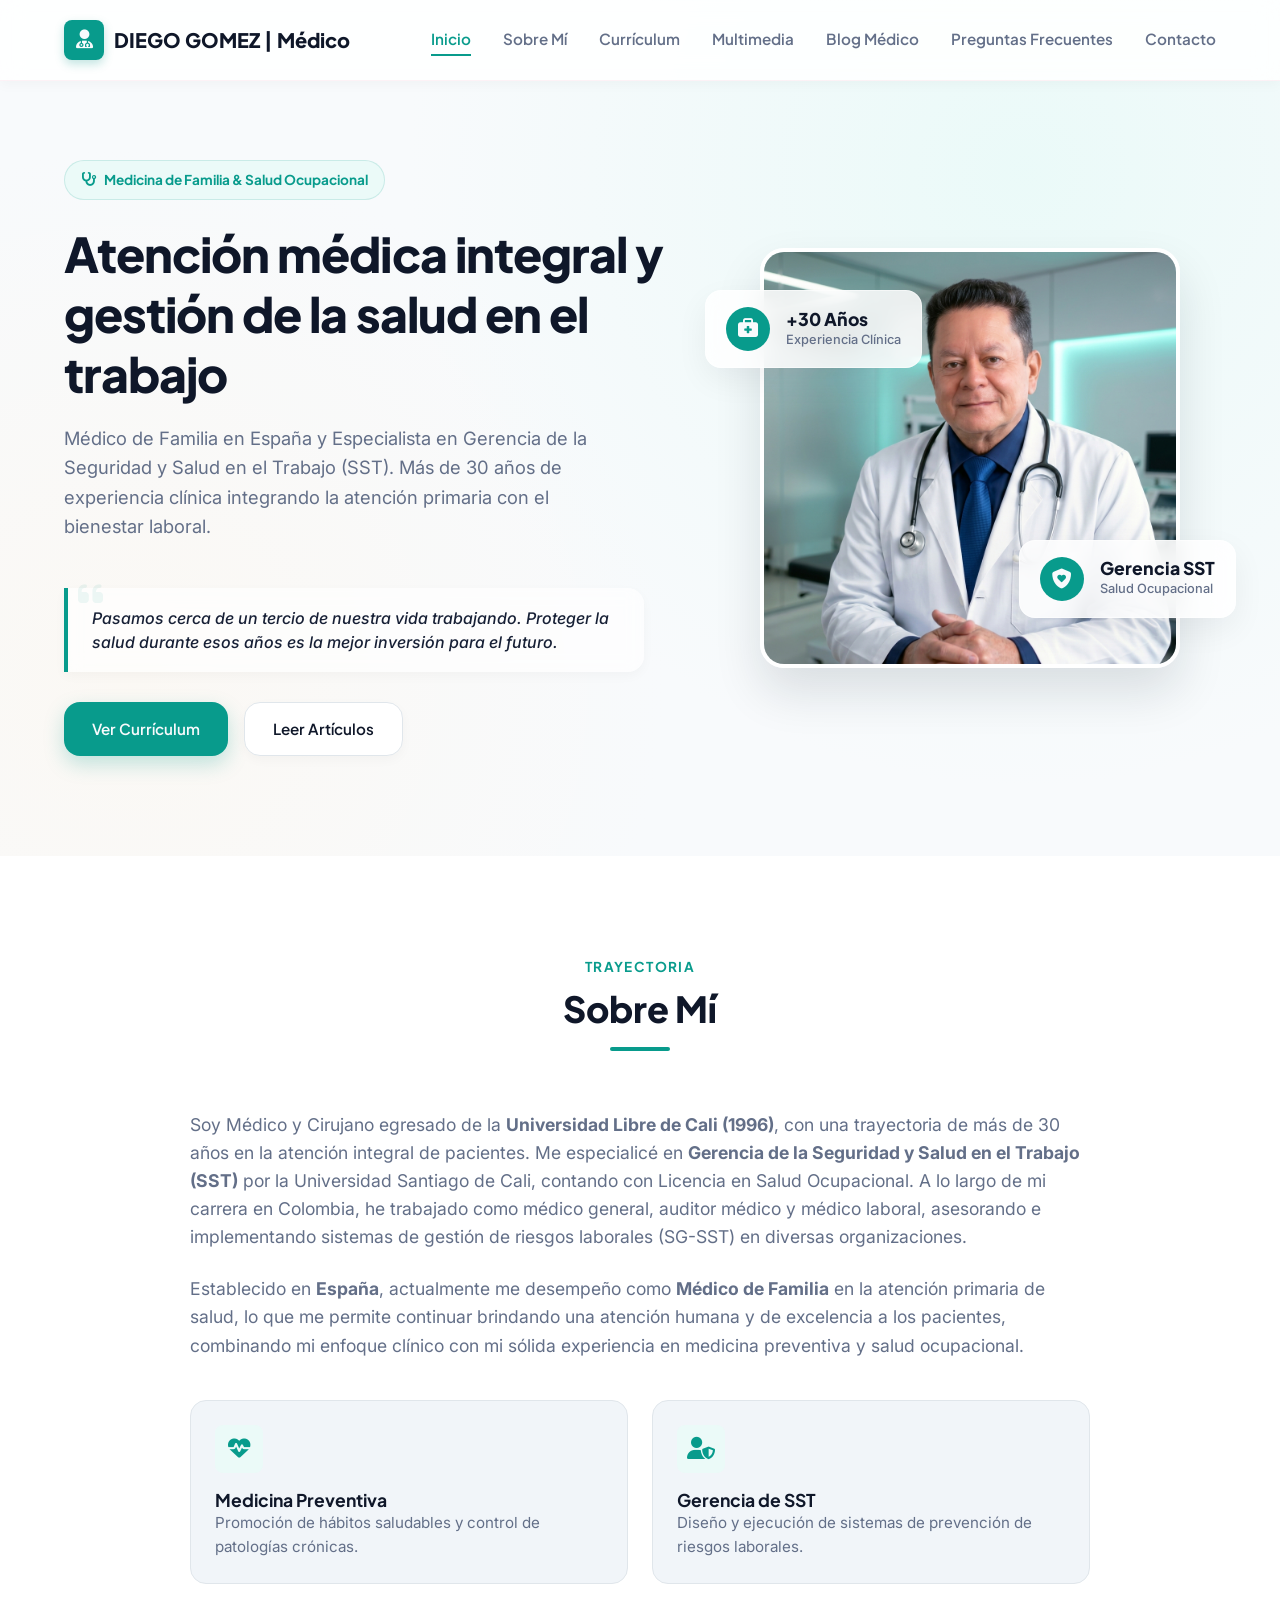
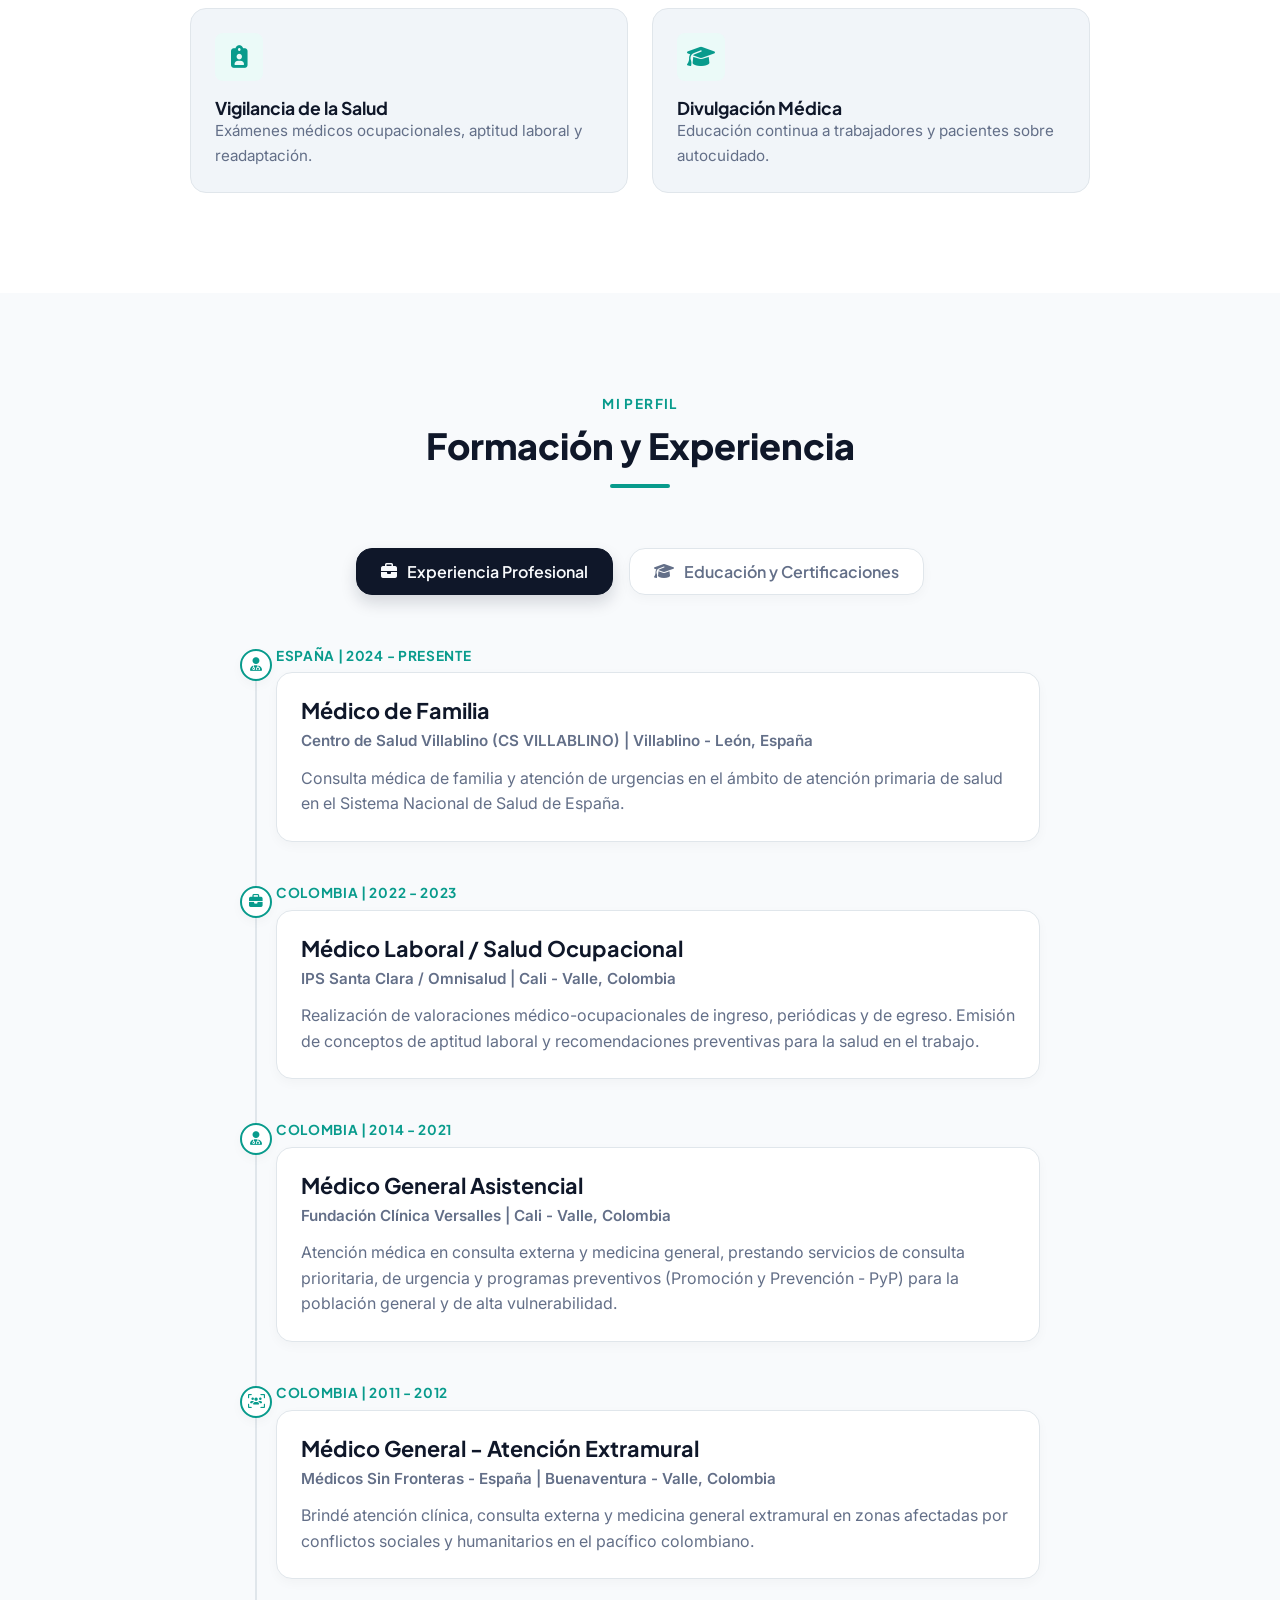
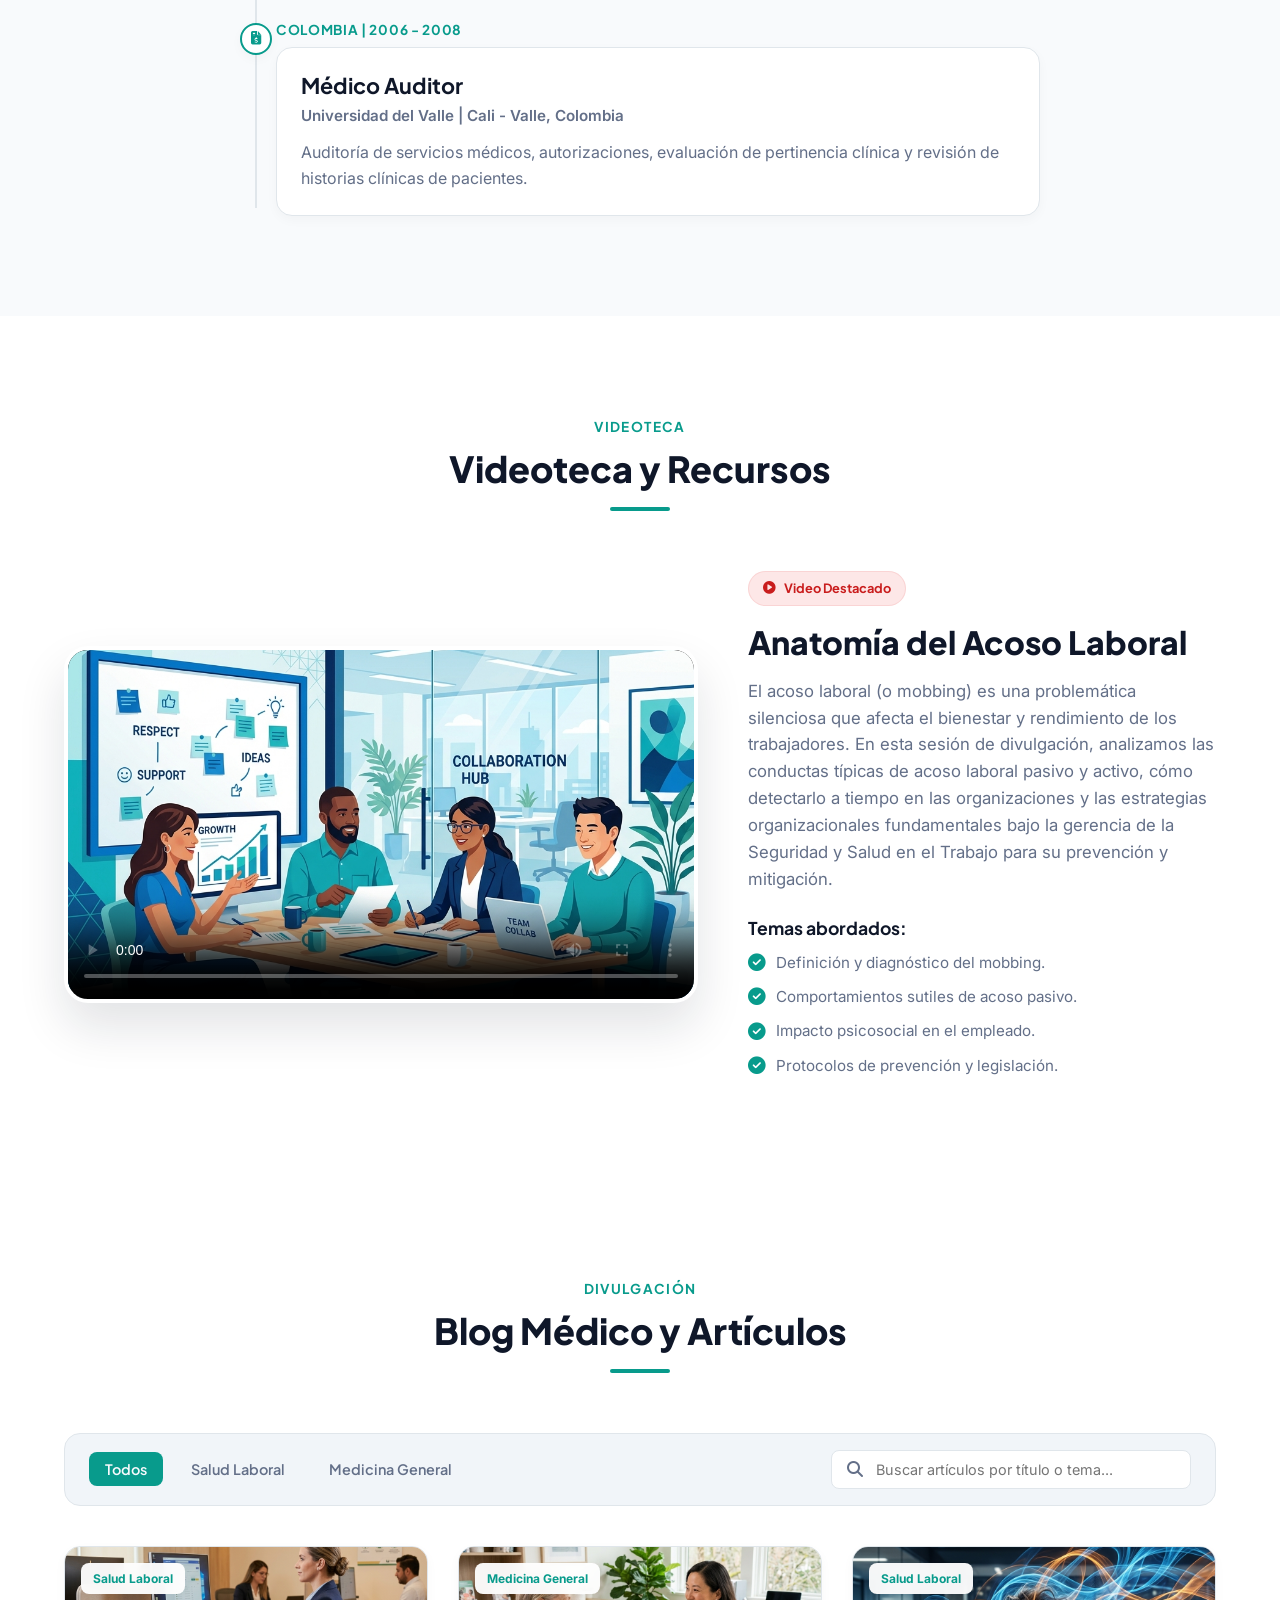
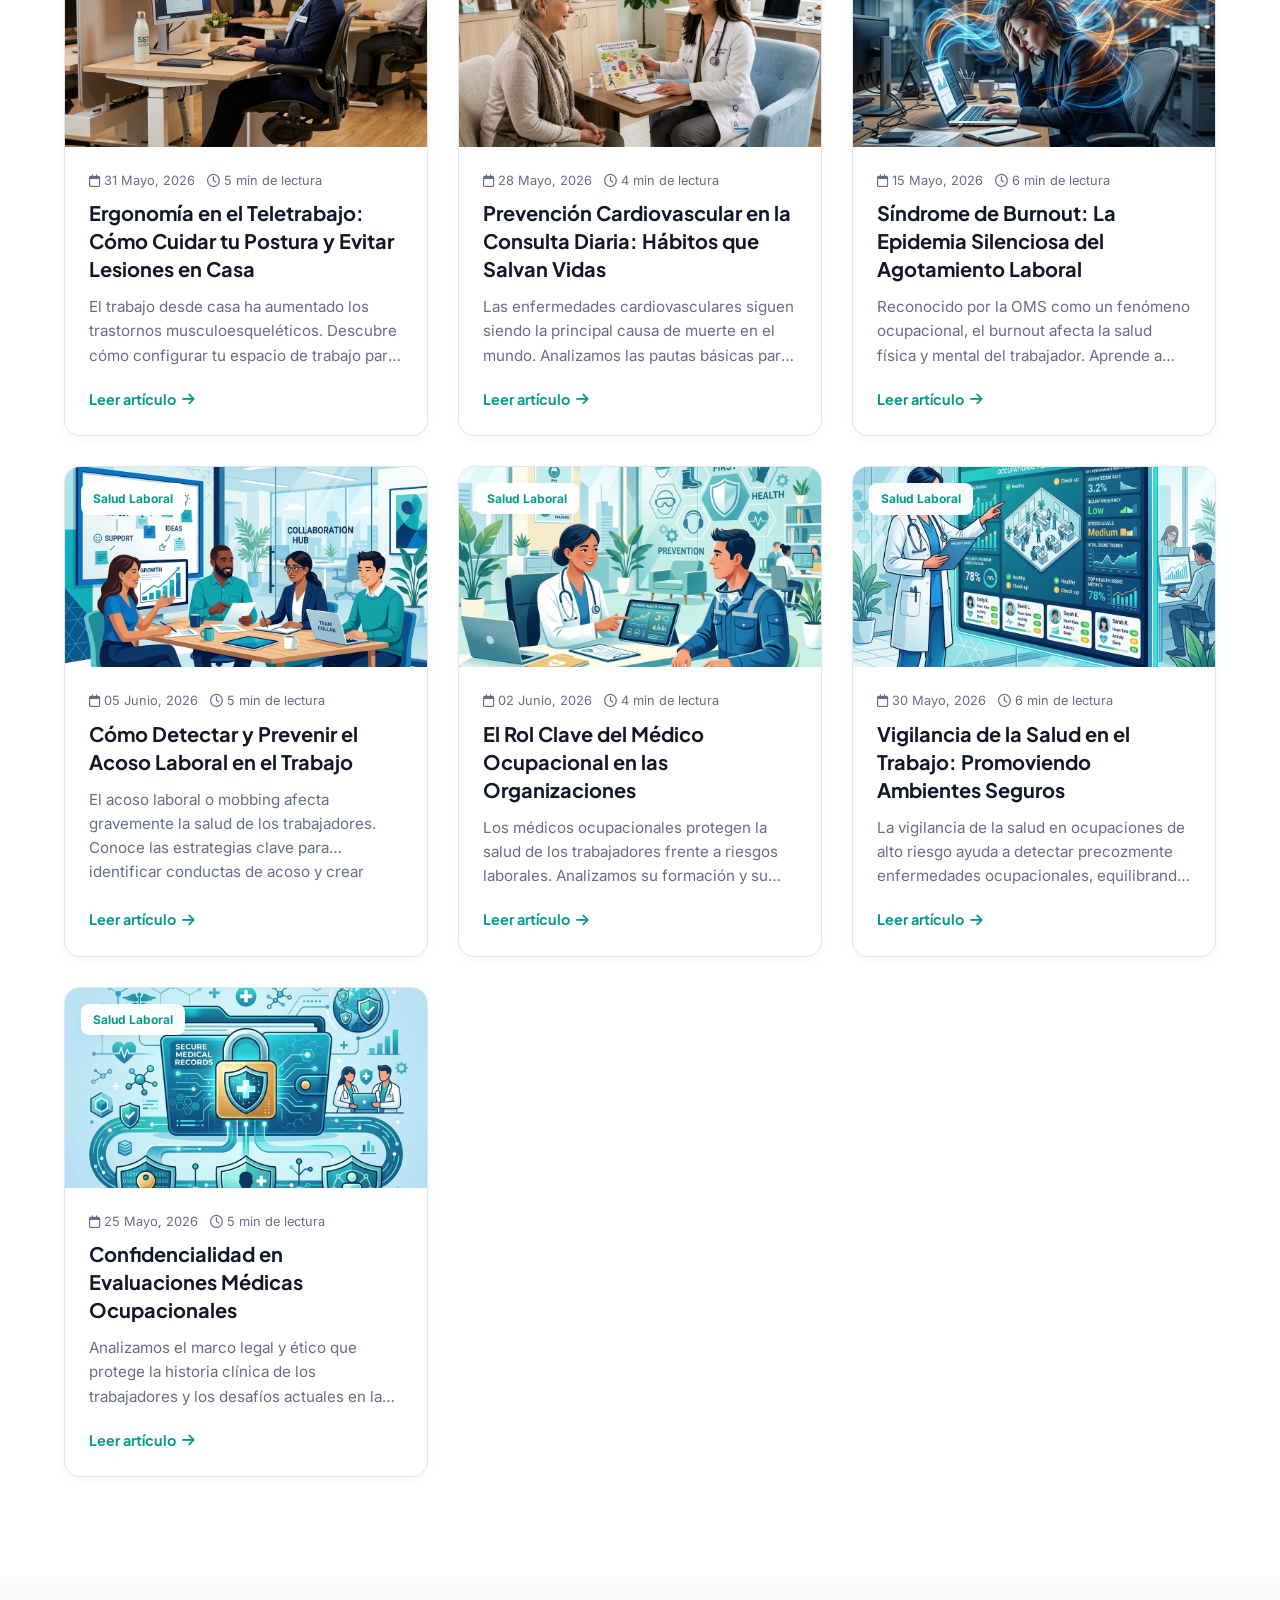
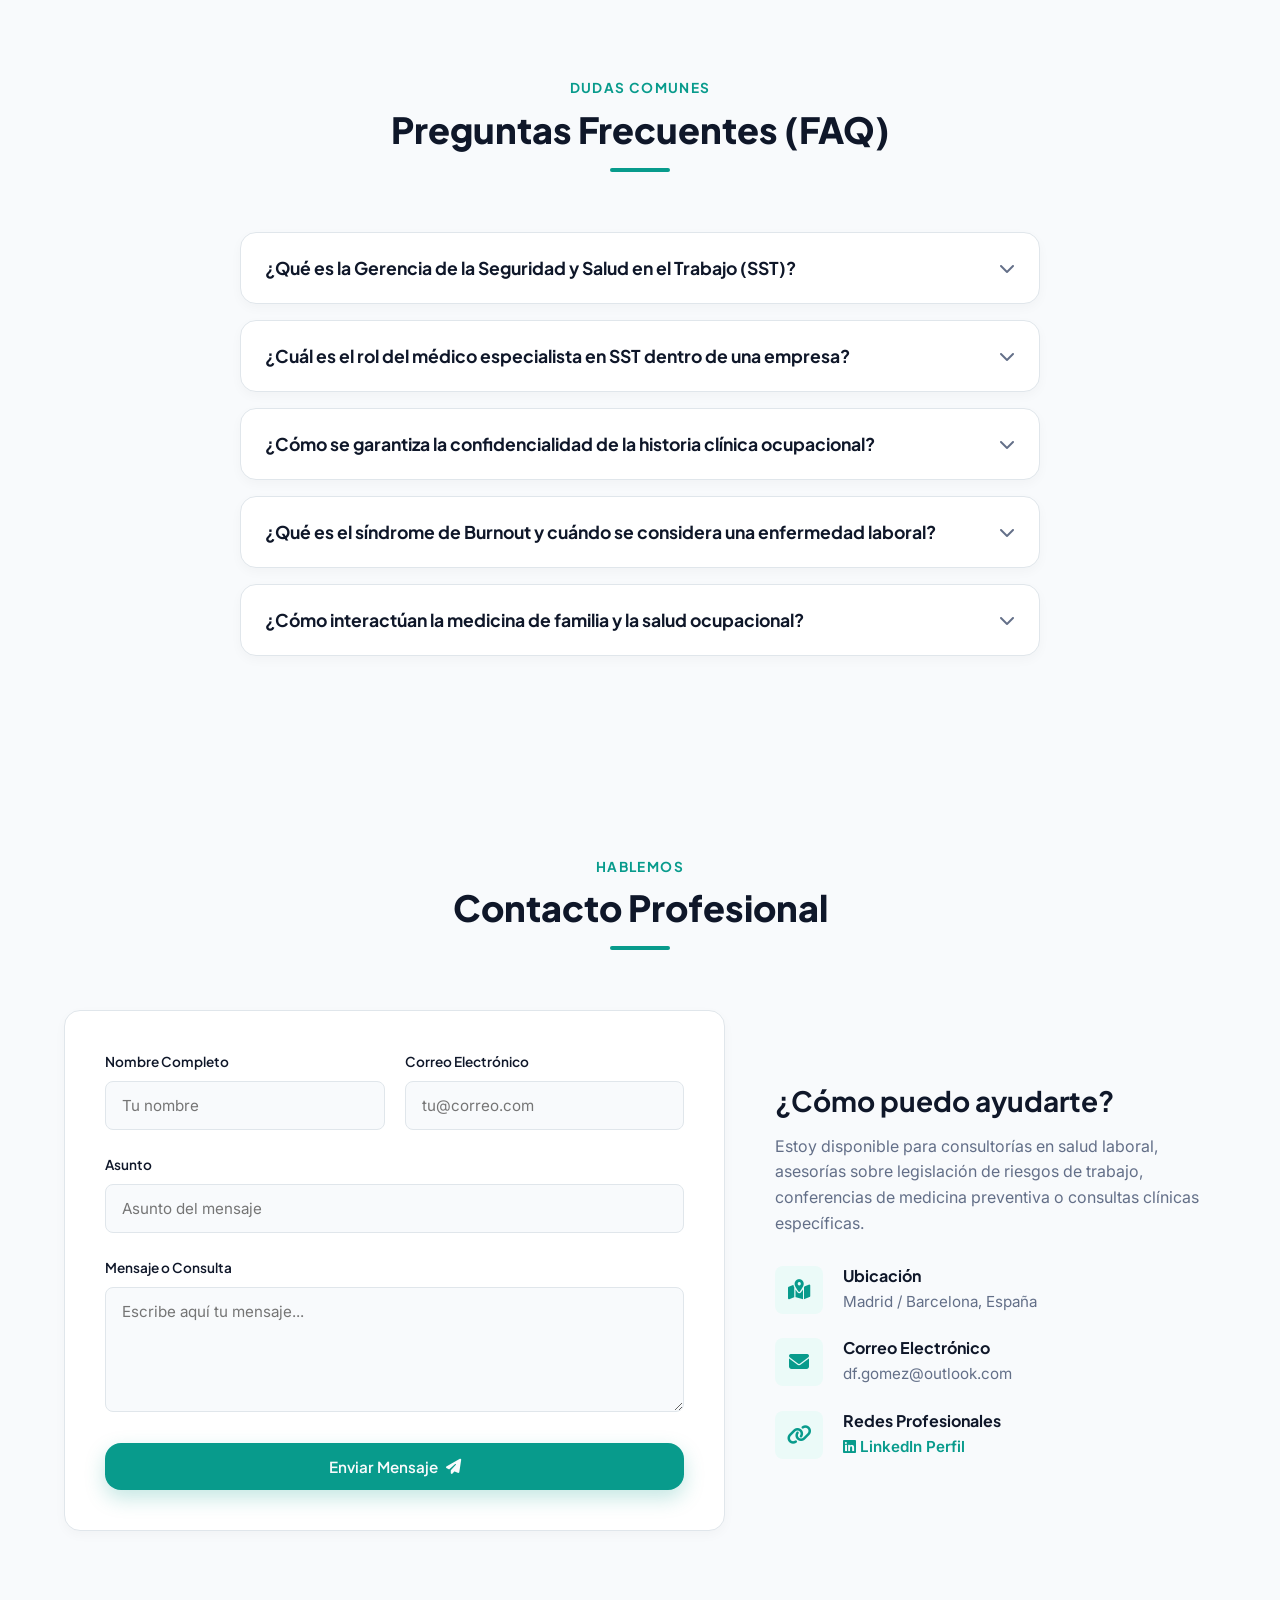
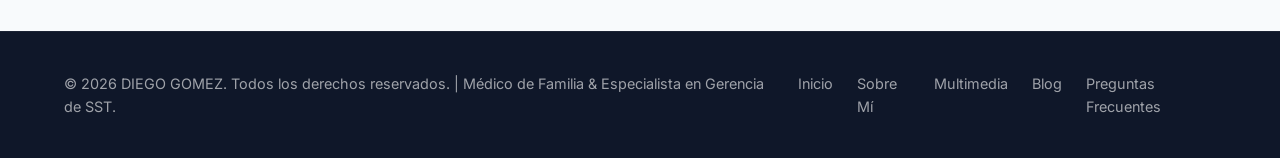
==== index.html @ 876c9048 "Add files via upload" ====
<!DOCTYPE html>
<html lang="es">
<head>
  <meta charset="UTF-8">
  <meta name="viewport" content="width=device-width, initial-scale=1.0">
  <title>DIEGO GOMEZ | Médico de Familia y Especialista en Gerencia de SST</title>
  <meta name="description" content="Portafolio profesional y blog del médico DIEGO GOMEZ. Médico de Familia en España y Especialista en Gerencia de la Seguridad y Salud en el Trabajo.">
  
  <!-- Google Fonts -->
  <link rel="preconnect" href="https://fonts.googleapis.com">
  <link rel="preconnect" href="https://fonts.gstatic.com" crossorigin>
  <link href="https://fonts.googleapis.com/css2?family=Inter:wght@300;400;500;600;700&family=Plus+Jakarta+Sans:wght@400;500;600;700;800&display=swap" rel="stylesheet">
  
  <!-- FontAwesome Icons -->
  <link rel="stylesheet" href="https://cdnjs.cloudflare.com/ajax/libs/font-awesome/6.4.0/css/all.min.css">
  
  <!-- Custom CSS -->
  <link rel="stylesheet" href="style.css">

  <!-- Netlify Identity Widget -->
  <script src="https://identity.netlify.com/v1/netlify-identity-widget.js"></script>
</head>
<body>

  <!-- Header & Navigation -->
  <header class="main-header">
    <div class="container nav-container">
      <a href="#" class="logo">
        <span class="logo-icon"><i class="fa-solid fa-user-md"></i></span>
        <span class="logo-text">DIEGO GOMEZ | Médico</span>
      </a>
      
      <nav class="nav-menu" id="navMenu">
        <ul>
          <li><a href="#inicio" class="nav-link active">Inicio</a></li>
          <li><a href="#sobre-mi" class="nav-link">Sobre Mí</a></li>
          <li><a href="#curriculum" class="nav-link">Currículum</a></li>
          <li><a href="#multimedia" class="nav-link">Multimedia</a></li>
          <li><a href="#blog" class="nav-link">Blog Médico</a></li>
          <li><a href="#faq" class="nav-link">Preguntas Frecuentes</a></li>
          <li><a href="#contacto" class="nav-link">Contacto</a></li>
        </ul>
      </nav>
      
      <button class="mobile-toggle" aria-label="Abrir menú" id="mobileToggle">
        <i class="fa-solid fa-bars"></i>
      </button>
    </div>
  </header>

  <!-- Hero Section -->
  <section id="inicio" class="hero-section">
    <div class="container hero-container">
      <div class="hero-content">
        <span class="hero-badge"><i class="fa-solid fa-stethoscope"></i> Medicina de Familia & Salud Ocupacional</span>
        <h1>Atención médica integral y gestión de la salud en el trabajo</h1>
        <p class="hero-lead">Médico de Familia en España y Especialista en Gerencia de la Seguridad y Salud en el Trabajo (SST). Más de 30 años de experiencia clínica integrando la atención primaria con el bienestar laboral.</p>
        <div class="hero-quote">
          <i class="fa-solid fa-quote-left quote-icon"></i>
          <p>Pasamos cerca de un tercio de nuestra vida trabajando. Proteger la salud durante esos años es la mejor inversión para el futuro.</p>
        </div>
        <div class="hero-actions">
          <a href="#curriculum" class="btn btn-primary">Ver Currículum</a>
          <a href="#blog" class="btn btn-secondary">Leer Artículos</a>
        </div>
      </div>
      
      <div class="hero-image-wrapper">
        <div class="hero-image-glow"></div>
        <img src="images/profile.png" alt="DIEGO GOMEZ, médico" class="hero-image">
        <div class="hero-floating-card top-card">
          <span class="floating-icon"><i class="fa-solid fa-briefcase-medical"></i></span>
          <div>
            <h4>+30 Años</h4>
            <p>Experiencia Clínica</p>
          </div>
        </div>
        <div class="hero-floating-card bottom-card">
          <span class="floating-icon"><i class="fa-solid fa-shield-heart"></i></span>
          <div>
            <h4>Gerencia SST</h4>
            <p>Salud Ocupacional</p>
          </div>
        </div>
      </div>
    </div>
  </section>

  <!-- Sobre Mí Section -->
  <section id="sobre-mi" class="about-section">
    <div class="container">
      <div class="section-header">
        <span class="section-subtitle">Trayectoria</span>
        <h2>Sobre Mí</h2>
        <div class="section-bar"></div>
      </div>
      
      <div class="about-grid">
        <div class="about-text">
          <p>Soy Médico y Cirujano egresado de la <strong>Universidad Libre de Cali (1996)</strong>, con una trayectoria de más de 30 años en la atención integral de pacientes. Me especialicé en <strong>Gerencia de la Seguridad y Salud en el Trabajo (SST)</strong> por la Universidad Santiago de Cali, contando con Licencia en Salud Ocupacional. A lo largo de mi carrera en Colombia, he trabajado como médico general, auditor médico y médico laboral, asesorando e implementando sistemas de gestión de riesgos laborales (SG-SST) en diversas organizaciones.</p>
          
          <p>Establecido en <strong>España</strong>, actualmente me desempeño como <strong>Médico de Familia</strong> en la atención primaria de salud, lo que me permite continuar brindando una atención humana y de excelencia a los pacientes, combinando mi enfoque clínico con mi sólida experiencia en medicina preventiva y salud ocupacional.</p>
          
          <div class="competencies-grid">
            <div class="competency-card">
              <span class="comp-icon"><i class="fa-solid fa-heart-pulse"></i></span>
              <h4>Medicina Preventiva</h4>
              <p>Promoción de hábitos saludables y control de patologías crónicas.</p>
            </div>
            <div class="competency-card">
              <span class="comp-icon"><i class="fa-solid fa-user-shield"></i></span>
              <h4>Gerencia de SST</h4>
              <p>Diseño y ejecución de sistemas de prevención de riesgos laborales.</p>
            </div>
            <div class="competency-card">
              <span class="comp-icon"><i class="fa-solid fa-clipboard-user"></i></span>
              <h4>Vigilancia de la Salud</h4>
              <p>Exámenes médicos ocupacionales, aptitud laboral y readaptación.</p>
            </div>
            <div class="competency-card">
              <span class="comp-icon"><i class="fa-solid fa-graduation-cap"></i></span>
              <h4>Divulgación Médica</h4>
              <p>Educación continua a trabajadores y pacientes sobre autocuidado.</p>
            </div>
          </div>
        </div>
      </div>
    </div>
  </section>

  <!-- Currículum Section -->
  <section id="curriculum" class="cv-section">
    <div class="container">
      <div class="section-header">
        <span class="section-subtitle">Mi Perfil</span>
        <h2>Formación y Experiencia</h2>
        <div class="section-bar"></div>
      </div>

      <div class="cv-toggle-container">
        <button class="cv-toggle-btn active" data-tab="experiencia">
          <i class="fa-solid fa-briefcase"></i> Experiencia Profesional
        </button>
        <button class="cv-toggle-btn" data-tab="educacion">
          <i class="fa-solid fa-graduation-cap"></i> Educación y Certificaciones
        </button>
      </div>

      <!-- Timeline Experiencia -->
      <div class="cv-tab-content active" id="tab-experiencia">
        <div class="timeline">
          
          <div class="timeline-item">
            <div class="timeline-dot"><i class="fa-solid fa-user-doctor"></i></div>
            <div class="timeline-date">España | 2024 - Presente</div>
            <div class="timeline-body">
              <h3>Médico de Familia</h3>
              <span class="timeline-company">Centro de Salud Villablino (CS VILLABLINO) | Villablino - León, España</span>
              <p>Consulta médica de familia y atención de urgencias en el ámbito de atención primaria de salud en el Sistema Nacional de Salud de España.</p>
            </div>
          </div>

          <div class="timeline-item">
            <div class="timeline-dot"><i class="fa-solid fa-briefcase"></i></div>
            <div class="timeline-date">Colombia | 2022 - 2023</div>
            <div class="timeline-body">
              <h3>Médico Laboral / Salud Ocupacional</h3>
              <span class="timeline-company">IPS Santa Clara / Omnisalud | Cali - Valle, Colombia</span>
              <p>Realización de valoraciones médico-ocupacionales de ingreso, periódicas y de egreso. Emisión de conceptos de aptitud laboral y recomendaciones preventivas para la salud en el trabajo.</p>
            </div>
          </div>

          <div class="timeline-item">
            <div class="timeline-dot"><i class="fa-solid fa-user-doctor"></i></div>
            <div class="timeline-date">Colombia | 2014 - 2021</div>
            <div class="timeline-body">
              <h3>Médico General Asistencial</h3>
              <span class="timeline-company">Fundación Clínica Versalles | Cali - Valle, Colombia</span>
              <p>Atención médica en consulta externa y medicina general, prestando servicios de consulta prioritaria, de urgencia y programas preventivos (Promoción y Prevención - PyP) para la población general y de alta vulnerabilidad.</p>
            </div>
          </div>

          <div class="timeline-item">
            <div class="timeline-dot"><i class="fa-solid fa-users-viewfinder"></i></div>
            <div class="timeline-date">Colombia | 2011 - 2012</div>
            <div class="timeline-body">
              <h3>Médico General - Atención Extramural</h3>
              <span class="timeline-company">Médicos Sin Fronteras - España | Buenaventura - Valle, Colombia</span>
              <p>Brindé atención clínica, consulta externa y medicina general extramural en zonas afectadas por conflictos sociales y humanitarios en el pacífico colombiano.</p>
            </div>
          </div>

          <div class="timeline-item">
            <div class="timeline-dot"><i class="fa-solid fa-file-invoice-dollar"></i></div>
            <div class="timeline-date">Colombia | 2006 - 2008</div>
            <div class="timeline-body">
              <h3>Médico Auditor</h3>
              <span class="timeline-company">Universidad del Valle | Cali - Valle, Colombia</span>
              <p>Auditoría de servicios médicos, autorizaciones, evaluación de pertinencia clínica y revisión de historias clínicas de pacientes.</p>
            </div>
          </div>

        </div>
      </div>

      <!-- Timeline Educación -->
      <div class="cv-tab-content" id="tab-educacion">
        <div class="timeline">
          
          <div class="timeline-item">
            <div class="timeline-dot"><i class="fa-solid fa-graduation-cap"></i></div>
            <div class="timeline-date">Colombia | 2021</div>
            <div class="timeline-body">
              <h3>Especialización en Gerencia de la Seguridad y Salud en el Trabajo</h3>
              <span class="timeline-company">Universidad Santiago de Cali | Cali, Colombia</span>
              <p>Posgrado enfocado en el diseño e implementación de sistemas de gestión de riesgos ocupacionales (SG-SST), higiene industrial, epidemiología laboral y legislación en salud y seguridad ocupacional.</p>
            </div>
          </div>

          <div class="timeline-item">
            <div class="timeline-dot"><i class="fa-solid fa-graduation-cap"></i></div>
            <div class="timeline-date">Colombia | 1996</div>
            <div class="timeline-body">
              <h3>Título de Médico y Cirujano</h3>
              <span class="timeline-company">Universidad Libre | Cali, Colombia</span>
              <p>Grado profesional de Medicina y Cirugía con enfoque clínico, quirúrgico y de salud pública. Título homologado en el Reino de España.</p>
            </div>
          </div>

          <div class="timeline-item">
            <div class="timeline-dot"><i class="fa-solid fa-award"></i></div>
            <div class="timeline-date">España / Colombia</div>
            <div class="timeline-body">
              <h3>Cursos y Diplomados</h3>
              <span class="timeline-company">Educación Médica Continua</span>
              <ul>
                <li>Soporte Vital Básico y Avanzado (ACLS) - Octubre 2023</li>
                <li>Diplomado en Atención Primaria En Salud Con Enfoque Familiar y Comunitario - Universidad del Valle, Agosto 2006</li>
                <li>Curso de Sistema de Gestión SG-SST (50 horas) - Sena, Diciembre 2021</li>
                <li>Diplomado en Auditoría Interna de Calidad ISO 9000 - Sena, Junio 2007</li>
                <li>Curso en Atención Integrada a las Enfermedades Prevalentes de la Infancia (AIEPI) - Septiembre 2008</li>
              </ul>
            </div>
          </div>

        </div>
      </div>
    </div>
  </section>

  <!-- Multimedia Section -->
  <section id="multimedia" class="multimedia-section">
    <div class="container">
      <div class="section-header">
        <span class="section-subtitle">Videoteca</span>
        <h2>Videoteca y Recursos</h2>
        <div class="section-bar"></div>
      </div>
      <div class="video-grid">
        <div class="video-player-container">
          <video controls poster="images/harassment_prevention.png" class="custom-video">
            <source src="videos/anatomia-del-acoso-laboral.mp4" type="video/mp4">
            Tu navegador no soporta la reproducción de video.
          </video>
        </div>
        <div class="video-details">
          <span class="video-badge"><i class="fa-solid fa-circle-play"></i> Video Destacado</span>
          <h3>Anatomía del Acoso Laboral</h3>
          <p class="video-desc">El acoso laboral (o mobbing) es una problemática silenciosa que afecta el bienestar y rendimiento de los trabajadores. En esta sesión de divulgación, analizamos las conductas típicas de acoso laboral pasivo y activo, cómo detectarlo a tiempo en las organizaciones y las estrategias organizacionales fundamentales bajo la gerencia de la Seguridad y Salud en el Trabajo para su prevención y mitigación.</p>
          <div class="video-topics">
            <h4>Temas abordados:</h4>
            <ul>
              <li><i class="fa-solid fa-check-circle"></i> Definición y diagnóstico del mobbing.</li>
              <li><i class="fa-solid fa-check-circle"></i> Comportamientos sutiles de acoso pasivo.</li>
              <li><i class="fa-solid fa-check-circle"></i> Impacto psicosocial en el empleado.</li>
              <li><i class="fa-solid fa-check-circle"></i> Protocolos de prevención y legislación.</li>
            </ul>
          </div>
        </div>
      </div>
    </div>
  </section>

  <!-- Blog Section -->
  <section id="blog" class="blog-section">
    <div class="container">
      <div class="section-header">
        <span class="section-subtitle">Divulgación</span>
        <h2>Blog Médico y Artículos</h2>
        <div class="section-bar"></div>
      </div>

      <!-- Controles de Filtro e Búsqueda -->
      <div class="blog-controls">
        <div class="blog-filters" id="blogFilters">
          <button class="filter-btn active" data-category="all">Todos</button>
          <button class="filter-btn" data-category="salud-laboral">Salud Laboral</button>
          <button class="filter-btn" data-category="medicina-general">Medicina General</button>
        </div>
        <div class="blog-search">
          <i class="fa-solid fa-magnifying-glass"></i>
          <input type="text" id="searchInput" placeholder="Buscar artículos por título o tema...">
        </div>
      </div>

      <!-- Grid de Artículos -->
      <div class="blog-grid" id="blogGrid">
        <!-- Generado dinámicamente mediante JS -->
      </div>
    </div>
  </section>

  <!-- FAQs Section -->
  <section id="faq" class="faq-section">
    <div class="container">
      <div class="section-header">
        <span class="section-subtitle">Dudas Comunes</span>
        <h2>Preguntas Frecuentes (FAQ)</h2>
        <div class="section-bar"></div>
      </div>
      <div class="faq-accordion">
        <div class="faq-item">
          <button class="faq-question">
            <span>¿Qué es la Gerencia de la Seguridad y Salud en el Trabajo (SST)?</span>
            <i class="fa-solid fa-chevron-down faq-icon"></i>
          </button>
          <div class="faq-answer">
            <p>Es una disciplina que busca prevenir las lesiones y enfermedades causadas por las condiciones de trabajo, además de proteger y promover la salud de los trabajadores. Involucra la planeación, organización, ejecución y evaluación de actividades de medicina preventiva, medicina del trabajo, higiene industrial y seguridad industrial.</p>
          </div>
        </div>
        <div class="faq-item">
          <button class="faq-question">
            <span>¿Cuál es el rol del médico especialista en SST dentro de una empresa?</span>
            <i class="fa-solid fa-chevron-down faq-icon"></i>
          </button>
          <div class="faq-answer">
            <p>El médico especialista asesora en la prevención de riesgos ocupacionales, realiza exámenes médicos periódicos (de ingreso, periódicos y egreso), emite conceptos de aptitud laboral, diseña sistemas de vigilancia epidemiológica y colabora en el diseño de puestos de trabajo y la readaptación laboral tras una incapacidad.</p>
          </div>
        </div>
        <div class="faq-item">
          <button class="faq-question">
            <span>¿Cómo se garantiza la confidencialidad de la historia clínica ocupacional?</span>
            <i class="fa-solid fa-chevron-down faq-icon"></i>
          </button>
          <div class="faq-answer">
            <p>La historia clínica ocupacional es un documento privado y sometido a reserva legal. El empleador no tiene acceso a ella, solo el personal médico autorizado. Las conclusiones que se entregan al empleador se limitan estrictamente a los conceptos de aptitud (con o sin restricciones) y recomendaciones preventivas, sin revelar diagnósticos específicos.</p>
          </div>
        </div>
        <div class="faq-item">
          <button class="faq-question">
            <span>¿Qué es el síndrome de Burnout y cuándo se considera una enfermedad laboral?</span>
            <i class="fa-solid fa-chevron-down faq-icon"></i>
          </button>
          <div class="faq-answer">
            <p>El Burnout o desgaste profesional es un estado de agotamiento físico, mental y emocional causado por el estrés crónico en el trabajo. Es reconocido por la OMS y por legislaciones locales como una afección de origen laboral cuando se demuestra el nexo causal directo entre las exigencias laborales y los síntomas psicosociales presentados.</p>
          </div>
        </div>
        <div class="faq-item">
          <button class="faq-question">
            <span>¿Cómo interactúan la medicina de familia y la salud ocupacional?</span>
            <i class="fa-solid fa-chevron-down faq-icon"></i>
          </button>
          <div class="faq-answer">
            <p>La medicina de familia aborda la salud del paciente de forma integral y comunitaria. Al complementarse con la salud ocupacional, permite al médico detectar cuándo una patología clínica común (como dolor de espalda, insomnio o hipertensión) está siendo desencadenada o agravada por la actividad laboral del paciente, facilitando una intervención preventiva integral.</p>
          </div>
        </div>
      </div>
    </div>
  </section>

  <!-- Contacto Section -->
  <section id="contacto" class="contact-section">
    <div class="container">
      <div class="section-header">
        <span class="section-subtitle">Hablemos</span>
        <h2>Contacto Profesional</h2>
        <div class="section-bar"></div>
      </div>

      <div class="contact-grid">
        <!-- Formulario -->
        <form class="contact-form" id="contactForm">
          <div class="form-row">
            <div class="form-group">
              <label for="formNombre">Nombre Completo</label>
              <input type="text" id="formNombre" required placeholder="Tu nombre">
            </div>
            <div class="form-group">
              <label for="formEmail">Correo Electrónico</label>
              <input type="email" id="formEmail" required placeholder="tu@correo.com">
            </div>
          </div>
          <div class="form-group">
            <label for="formAsunto">Asunto</label>
            <input type="text" id="formAsunto" required placeholder="Asunto del mensaje">
          </div>
          <div class="form-group">
            <label for="formMensaje">Mensaje o Consulta</label>
            <textarea id="formMensaje" rows="5" required placeholder="Escribe aquí tu mensaje..."></textarea>
          </div>
          <button type="submit" class="btn btn-primary btn-submit">
            <span>Enviar Mensaje</span>
            <i class="fa-solid fa-paper-plane"></i>
          </button>
          <div class="form-status" id="formStatus"></div>
        </form>

        <!-- Información de contacto -->
        <div class="contact-info">
          <h3>¿Cómo puedo ayudarte?</h3>
          <p>Estoy disponible para consultorías en salud laboral, asesorías sobre legislación de riesgos de trabajo, conferencias de medicina preventiva o consultas clínicas específicas.</p>
          
          <div class="info-details">
            <div class="info-item">
              <span class="info-icon"><i class="fa-solid fa-map-location-dot"></i></span>
              <div>
                <h4>Ubicación</h4>
                <p>Madrid / Barcelona, España</p>
              </div>
            </div>
            <div class="info-item">
              <span class="info-icon"><i class="fa-solid fa-envelope"></i></span>
              <div>
                <h4>Correo Electrónico</h4>
                <p><a href="mailto:df.gomez@outlook.com">df.gomez@outlook.com</a></p>
              </div>
            </div>
            <div class="info-item">
              <span class="info-icon"><i class="fa-solid fa-link"></i></span>
              <div>
                <h4>Redes Profesionales</h4>
                <p><a href="https://linkedin.com" target="_blank" class="linkedin-link"><i class="fa-brands fa-linkedin"></i> LinkedIn Perfil</a></p>
              </div>
            </div>
          </div>
        </div>
      </div>
    </div>
  </section>

  <!-- Footer -->
  <footer class="main-footer">
    <div class="container footer-container">
      <p>&copy; 2026 DIEGO GOMEZ. Todos los derechos reservados. | Médico de Familia & Especialista en Gerencia de SST.</p>
      <div class="footer-links">
        <a href="#inicio">Inicio</a>
        <a href="#sobre-mi">Sobre Mí</a>
        <a href="#multimedia">Multimedia</a>
        <a href="#blog">Blog</a>
        <a href="#faq">Preguntas Frecuentes</a>
      </div>
    </div>
  </footer>

  <!-- Visor Modal para Artículos -->
  <div class="modal" id="articleModal" role="dialog" aria-hidden="true">
    <div class="modal-backdrop" id="modalBackdrop"></div>
    <div class="modal-content">
      <button class="modal-close" id="modalClose" aria-label="Cerrar artículo">
        <i class="fa-solid fa-xmark"></i>
      </button>
      <div class="modal-article-header">
        <span class="article-meta" id="modalMeta">Salud Laboral • 5 min de lectura</span>
        <h2 id="modalTitle">Título del Artículo</h2>
        <span class="article-date" id="modalDate">31 de Mayo, 2026</span>
      </div>
      <div class="modal-article-image-wrapper">
        <img src="" alt="" id="modalImage">
      </div>
      <div class="modal-article-body" id="modalBody">
        <!-- Contenido inyectado dinámicamente -->
      </div>
    </div>
  </div>

  <!-- JS Scripts -->
  <script src="app.js"></script>
  <script>
    if (window.netlifyIdentity) {
      window.netlifyIdentity.on("init", user => {
        if (!user) {
          window.netlifyIdentity.on("login", () => {
            document.location.href = "/admin/";
          });
        }
      });
    }
  </script>
</body>
</html>
---- style.css ----
/* ==========================================================================
   CSS VARIABLES & DESIGN SYSTEM
   ========================================================================== */
:root {
  /* Colors */
  --primary: hsl(174, 90%, 32%);       /* Deep Premium Teal (Clinical, Safe & Modern) */
  --primary-hover: hsl(174, 90%, 25%);
  --primary-light: hsl(174, 60%, 95%);
  --primary-glow: hsla(174, 90%, 32%, 0.15);
  
  --secondary: hsl(222, 47%, 11%);     /* Dark Slate Corporate Blue (Premium & Professional) */
  --secondary-light: hsl(210, 40%, 96%);
  
  --accent: hsl(38, 92%, 50%);         /* Premium Gold (Detail highlights) */
  --accent-light: hsl(38, 90%, 96%);
  
  --text-dark: hsl(222, 40%, 15%);
  --text-muted: hsl(220, 16%, 46%);
  --text-light: hsl(210, 40%, 98%);
  
  --bg-body: hsl(210, 40%, 98%);
  --bg-card: hsl(0, 0%, 100%);
  --bg-header: rgba(255, 255, 255, 0.85);
  
  --border-color: hsl(210, 20%, 90%);
  --border-focus: hsl(174, 90%, 32%);
  
  /* Typography */
  --font-sans: 'Inter', sans-serif;
  --font-display: 'Plus Jakarta Sans', sans-serif;
  
  /* Shadows */
  --shadow-sm: 0 4px 12px rgba(15, 23, 42, 0.03);
  --shadow-md: 0 12px 32px rgba(15, 23, 42, 0.06);
  --shadow-lg: 0 24px 48px rgba(15, 23, 42, 0.12);
  --shadow-glow: 0 0 40px rgba(13, 148, 136, 0.2);
  
  /* Transitions */
  --transition-fast: 0.2s cubic-bezier(0.4, 0, 0.2, 1);
  --transition-normal: 0.3s cubic-bezier(0.4, 0, 0.2, 1);
  --transition-slow: 0.5s cubic-bezier(0.4, 0, 0.2, 1);
  
  /* Borders */
  --radius-sm: 8px;
  --radius-md: 16px;
  --radius-lg: 24px;
  --radius-full: 9999px;
  
  scroll-behavior: smooth;
}

/* ==========================================================================
   RESET & GLOBAL ESTYLES
   ========================================================================== */
*, *::before, *::after {
  box-sizing: border-box;
  margin: 0;
  padding: 0;
}

body {
  font-family: var(--font-sans);
  background-color: var(--bg-body);
  color: var(--text-dark);
  line-height: 1.6;
  -webkit-font-smoothing: antialiased;
  -moz-osx-font-smoothing: grayscale;
}

h1, h2, h3, h4, h5, h6 {
  font-family: var(--font-display);
  font-weight: 700;
  color: var(--secondary);
  line-height: 1.25;
}

a {
  color: inherit;
  text-decoration: none;
  transition: var(--transition-fast);
}

img {
  max-width: 100%;
  height: auto;
  display: block;
}

ul {
  list-style: none;
}

button, input, textarea, select {
  font-family: inherit;
  font-size: inherit;
  color: inherit;
  border: none;
  background: none;
}

button {
  cursor: pointer;
}

.container {
  width: 100%;
  max-width: 1200px;
  margin: 0 auto;
  padding: 0 24px;
}

/* ==========================================================================
   BUTTONS
   ========================================================================== */
.btn {
  display: inline-flex;
  align-items: center;
  justify-content: center;
  gap: 8px;
  padding: 14px 28px;
  font-family: var(--font-display);
  font-weight: 600;
  font-size: 0.95rem;
  border-radius: var(--radius-md);
  transition: var(--transition-normal);
  position: relative;
  overflow: hidden;
}

.btn-primary {
  background-color: var(--primary);
  color: var(--text-light);
  box-shadow: 0 8px 20px hsla(172, 80%, 35%, 0.25);
}

.btn-primary:hover {
  background-color: var(--primary-hover);
  transform: translateY(-2px);
  box-shadow: 0 12px 24px hsla(172, 80%, 35%, 0.35);
}

.btn-primary:active {
  transform: translateY(0);
}

.btn-secondary {
  background-color: var(--bg-card);
  color: var(--secondary);
  border: 1px solid var(--border-color);
  box-shadow: var(--shadow-sm);
}

.btn-secondary:hover {
  background-color: var(--secondary-light);
  border-color: var(--secondary);
  transform: translateY(-2px);
}

/* ==========================================================================
   HEADER & NAVIGATION
   ========================================================================== */
.main-header {
  position: fixed;
  top: 0;
  left: 0;
  right: 0;
  z-index: 100;
  background-color: var(--bg-header);
  backdrop-filter: blur(12px);
  -webkit-backdrop-filter: blur(12px);
  border-bottom: 1px solid rgba(220, 15, 90, 0.05);
  box-shadow: var(--shadow-sm);
  transition: var(--transition-normal);
}

.nav-container {
  display: flex;
  align-items: center;
  justify-content: space-between;
  height: 80px;
}

.logo {
  display: flex;
  align-items: center;
  gap: 10px;
  font-family: var(--font-display);
  font-weight: 800;
  font-size: 1.25rem;
  color: var(--secondary);
}

.logo-icon {
  background-color: var(--primary);
  color: var(--text-light);
  width: 40px;
  height: 40px;
  border-radius: var(--radius-sm);
  display: flex;
  align-items: center;
  justify-content: center;
  font-size: 1.2rem;
  box-shadow: 0 4px 10px rgba(13, 148, 136, 0.25);
}

.nav-menu ul {
  display: flex;
  gap: 32px;
}

.nav-link {
  font-family: var(--font-display);
  font-weight: 600;
  font-size: 0.95rem;
  color: var(--text-muted);
  position: relative;
  padding: 8px 0;
}

.nav-link::after {
  content: '';
  position: absolute;
  bottom: 0;
  left: 0;
  width: 0;
  height: 2px;
  background-color: var(--primary);
  transition: var(--transition-normal);
}

.nav-link:hover, .nav-link.active {
  color: var(--primary);
}

.nav-link:hover::after, .nav-link.active::after {
  width: 100%;
}

.mobile-toggle {
  display: none;
  font-size: 1.5rem;
  color: var(--secondary);
}

/* ==========================================================================
   HERO SECTION
   ========================================================================== */
.hero-section {
  padding: 160px 0 100px 0;
  background: radial-gradient(circle at 80% 20%, var(--primary-light) 0%, transparent 50%),
              radial-gradient(circle at 10% 80%, hsla(35, 90%, 96%, 0.5) 0%, transparent 40%);
  position: relative;
  overflow: hidden;
}

.hero-container {
  display: grid;
  grid-template-columns: 1.1fr 0.9fr;
  align-items: center;
  gap: 60px;
}

.hero-content {
  display: flex;
  flex-direction: column;
  align-items: flex-start;
}

.hero-badge {
  display: inline-flex;
  align-items: center;
  gap: 8px;
  background-color: var(--primary-light);
  color: var(--primary);
  padding: 8px 16px;
  border-radius: var(--radius-full);
  font-family: var(--font-display);
  font-weight: 700;
  font-size: 0.85rem;
  margin-bottom: 24px;
  border: 1px solid rgba(13, 148, 136, 0.15);
}

.hero-content h1 {
  font-size: 3rem;
  font-weight: 800;
  margin-bottom: 20px;
  color: var(--secondary);
  letter-spacing: -0.02em;
}

.hero-lead {
  font-size: 1.15rem;
  color: var(--text-muted);
  margin-bottom: 36px;
  max-width: 540px;
}

.hero-actions {
  display: flex;
  gap: 16px;
}

/* Hero Quote */
.hero-quote {
  margin-top: 10px;
  margin-bottom: 30px;
  padding: 18px 24px;
  background: rgba(255, 255, 255, 0.65);
  border-left: 4px solid var(--primary);
  border-radius: 0 var(--radius-md) var(--radius-md) 0;
  box-shadow: var(--shadow-sm);
  backdrop-filter: blur(8px);
  -webkit-backdrop-filter: blur(8px);
  max-width: 580px;
  position: relative;
}

.hero-quote p {
  font-family: var(--font-sans);
  font-size: 1rem;
  font-style: italic;
  font-weight: 500;
  line-height: 1.5;
  color: var(--text-dark);
}

.hero-quote .quote-icon {
  position: absolute;
  top: -8px;
  left: 10px;
  font-size: 1.8rem;
  color: var(--primary-glow);
  opacity: 0.5;
}

/* Hero Image & Floating Cards */
.hero-image-wrapper {
  position: relative;
  display: flex;
  justify-content: center;
  align-items: center;
}

.hero-image-glow {
  position: absolute;
  width: 100%;
  height: 100%;
  background: radial-gradient(circle, var(--primary) 0%, transparent 60%);
  opacity: 0.15;
  filter: blur(40px);
  z-index: 1;
}

.hero-image {
  border-radius: var(--radius-lg);
  box-shadow: var(--shadow-lg);
  z-index: 2;
  position: relative;
  max-width: 420px;
  border: 4px solid var(--bg-card);
}

.hero-floating-card {
  position: absolute;
  background-color: rgba(255, 255, 255, 0.85);
  backdrop-filter: blur(12px);
  -webkit-backdrop-filter: blur(12px);
  border: 1px solid rgba(255, 255, 255, 0.5);
  border-radius: var(--radius-md);
  padding: 16px 20px;
  display: flex;
  align-items: center;
  gap: 16px;
  box-shadow: var(--shadow-md);
  z-index: 3;
  transition: var(--transition-normal);
}

.hero-floating-card:hover {
  transform: translateY(-4px);
}

.top-card {
  top: 10%;
  left: -20px;
}

.bottom-card {
  bottom: 12%;
  right: -20px;
}

.floating-icon {
  background-color: var(--primary);
  color: var(--text-light);
  width: 44px;
  height: 44px;
  border-radius: var(--radius-full);
  display: flex;
  align-items: center;
  justify-content: center;
  font-size: 1.25rem;
}

.hero-floating-card h4 {
  font-size: 1.1rem;
  color: var(--secondary);
  font-weight: 800;
}

.hero-floating-card p {
  font-size: 0.8rem;
  color: var(--text-muted);
  font-weight: 500;
}

/* ==========================================================================
   SECTION COMMON COMPONENTS
   ========================================================================== */
section {
  padding: 100px 0;
}

.section-header {
  text-align: center;
  margin-bottom: 60px;
  display: flex;
  flex-direction: column;
  align-items: center;
}

.section-subtitle {
  font-family: var(--font-display);
  font-weight: 700;
  font-size: 0.85rem;
  text-transform: uppercase;
  letter-spacing: 0.1em;
  color: var(--primary);
  margin-bottom: 8px;
}

.section-header h2 {
  font-size: 2.25rem;
  font-weight: 800;
  margin-bottom: 16px;
}

.section-bar {
  width: 60px;
  height: 4px;
  background-color: var(--primary);
  border-radius: var(--radius-full);
}

/* ==========================================================================
   SOBRE MI / ABOUT SECTION
   ========================================================================== */
.about-section {
  background-color: var(--bg-card);
}

.about-grid {
  max-width: 900px;
  margin: 0 auto;
}

.about-text {
  font-size: 1.1rem;
  color: var(--text-muted);
}

.about-text p {
  margin-bottom: 24px;
}

.competencies-grid {
  display: grid;
  grid-template-columns: 1fr 1fr;
  gap: 24px;
  margin-top: 40px;
}

.competency-card {
  background-color: var(--secondary-light);
  border: 1px solid var(--border-color);
  border-radius: var(--radius-md);
  padding: 24px;
  transition: var(--transition-normal);
  display: flex;
  flex-direction: column;
  align-items: flex-start;
}

.competency-card:hover {
  transform: translateY(-5px);
  border-color: var(--primary);
  box-shadow: var(--shadow-md);
}

.comp-icon {
  background-color: var(--primary-light);
  color: var(--primary);
  width: 48px;
  height: 48px;
  border-radius: var(--radius-sm);
  display: flex;
  align-items: center;
  justify-content: center;
  font-size: 1.4rem;
  margin-bottom: 16px;
  transition: var(--transition-fast);
}

.competency-card:hover .comp-icon {
  background-color: var(--primary);
  color: var(--text-light);
}

.competency-card h3 {
  font-size: 1.25rem;
  margin-bottom: 8px;
}

.competency-card p {
  font-size: 0.95rem;
  margin-bottom: 0;
}

/* ==========================================================================
   CURRICULUM / CV SECTION
   ========================================================================== */
.cv-section {
  background-color: var(--bg-body);
}

.cv-toggle-container {
  display: flex;
  justify-content: center;
  gap: 16px;
  margin-bottom: 50px;
}

.cv-toggle-btn {
  background-color: var(--bg-card);
  border: 1px solid var(--border-color);
  color: var(--text-muted);
  font-family: var(--font-display);
  font-weight: 600;
  padding: 12px 24px;
  border-radius: var(--radius-md);
  box-shadow: var(--shadow-sm);
  display: flex;
  align-items: center;
  gap: 10px;
  transition: var(--transition-normal);
}

.cv-toggle-btn:hover {
  color: var(--secondary);
  border-color: var(--secondary);
}

.cv-toggle-btn.active {
  background-color: var(--secondary);
  color: var(--text-light);
  border-color: var(--secondary);
  box-shadow: 0 8px 16px rgba(15, 23, 42, 0.15);
}

.cv-tab-content {
  display: none;
  max-width: 800px;
  margin: 0 auto;
  animation: fadeIn 0.5s ease;
}

.cv-tab-content.active {
  display: block;
}

@keyframes fadeIn {
  from { opacity: 0; transform: translateY(10px); }
  to { opacity: 1; transform: translateY(0); }
}

/* Timeline Layout */
.timeline {
  position: relative;
  padding-left: 36px;
}

.timeline::before {
  content: '';
  position: absolute;
  top: 8px;
  bottom: 8px;
  left: 15px;
  width: 2px;
  background-color: var(--border-color);
}

.timeline-item {
  position: relative;
  margin-bottom: 40px;
}

.timeline-item:last-child {
  margin-bottom: 0;
}

.timeline-dot {
  position: absolute;
  left: -36px;
  top: 4px;
  width: 32px;
  height: 32px;
  background-color: var(--bg-card);
  border: 2px solid var(--primary);
  border-radius: var(--radius-full);
  display: flex;
  align-items: center;
  justify-content: center;
  color: var(--primary);
  font-size: 0.85rem;
  z-index: 2;
  box-shadow: var(--shadow-sm);
  transition: var(--transition-normal);
}

.timeline-item:hover .timeline-dot {
  background-color: var(--primary);
  color: var(--text-light);
  transform: scale(1.15);
}

.timeline-date {
  font-family: var(--font-display);
  font-weight: 700;
  font-size: 0.85rem;
  color: var(--primary);
  margin-bottom: 6px;
  letter-spacing: 0.05em;
  text-transform: uppercase;
}

.timeline-body {
  background-color: var(--bg-card);
  border: 1px solid var(--border-color);
  border-radius: var(--radius-md);
  padding: 24px;
  box-shadow: var(--shadow-sm);
  transition: var(--transition-normal);
}

.timeline-body:hover {
  box-shadow: var(--shadow-md);
  border-color: var(--primary-glow);
}

.timeline-body h3 {
  font-size: 1.35rem;
  margin-bottom: 4px;
}

.timeline-company {
  font-size: 0.95rem;
  color: var(--text-muted);
  font-weight: 600;
  display: inline-block;
  margin-bottom: 12px;
}

.timeline-body p {
  color: var(--text-muted);
}

.timeline-body ul {
  margin-top: 12px;
  padding-left: 20px;
  list-style: disc;
}

.timeline-body li {
  margin-bottom: 6px;
  color: var(--text-muted);
}

/* ==========================================================================
   MULTIMEDIA / VIDEOTECA SECTION
   ========================================================================== */
.multimedia-section {
  background-color: var(--bg-card);
}

.video-grid {
  display: grid;
  grid-template-columns: 1.15fr 0.85fr;
  gap: 50px;
  align-items: center;
}

.video-player-container {
  border-radius: var(--radius-lg);
  overflow: hidden;
  box-shadow: var(--shadow-lg);
  border: 4px solid var(--bg-card);
  position: relative;
  background-color: #000;
  aspect-ratio: 16/9;
}

.custom-video {
  width: 100%;
  height: 100%;
  object-fit: cover;
  display: block;
}

.video-details {
  display: flex;
  flex-direction: column;
  align-items: flex-start;
}

.video-badge {
  display: inline-flex;
  align-items: center;
  gap: 8px;
  background-color: hsl(0, 85%, 95%);
  color: hsl(0, 75%, 45%);
  padding: 6px 14px;
  border-radius: var(--radius-full);
  font-family: var(--font-display);
  font-weight: 700;
  font-size: 0.8rem;
  margin-bottom: 16px;
  border: 1px solid rgba(220, 38, 38, 0.1);
}

.video-details h3 {
  font-size: 2rem;
  font-weight: 800;
  margin-bottom: 16px;
  color: var(--secondary);
}

.video-desc {
  font-size: 1.05rem;
  color: var(--text-muted);
  margin-bottom: 24px;
}

.video-topics h4 {
  font-size: 1.1rem;
  font-weight: 700;
  margin-bottom: 12px;
  color: var(--secondary);
}

.video-topics ul {
  display: flex;
  flex-direction: column;
  gap: 10px;
}

.video-topics li {
  display: flex;
  align-items: center;
  gap: 10px;
  font-size: 0.95rem;
  color: var(--text-muted);
}

.video-topics li i {
  color: var(--primary);
  font-size: 1.1rem;
}

/* ==========================================================================
   BLOG / DIVULGACION SECTION
   ========================================================================== */
.blog-section {
  background-color: var(--bg-card);
}

.blog-controls {
  display: flex;
  justify-content: space-between;
  align-items: center;
  gap: 20px;
  margin-bottom: 40px;
  background-color: var(--secondary-light);
  padding: 16px 24px;
  border-radius: var(--radius-md);
  border: 1px solid var(--border-color);
}

.blog-filters {
  display: flex;
  gap: 12px;
}

.filter-btn {
  font-family: var(--font-display);
  font-weight: 600;
  font-size: 0.9rem;
  color: var(--text-muted);
  padding: 8px 16px;
  border-radius: var(--radius-sm);
  transition: var(--transition-fast);
}

.filter-btn:hover {
  color: var(--secondary);
}

.filter-btn.active {
  background-color: var(--primary);
  color: var(--text-light);
}

.blog-search {
  position: relative;
  width: 100%;
  max-width: 360px;
}

.blog-search i {
  position: absolute;
  left: 16px;
  top: 50%;
  transform: translateY(-50%);
  color: var(--text-muted);
  pointer-events: none;
}

.blog-search input {
  width: 100%;
  background-color: var(--bg-card);
  border: 1px solid var(--border-color);
  padding: 10px 16px 10px 44px;
  border-radius: var(--radius-sm);
  font-size: 0.9rem;
  transition: var(--transition-normal);
}

.blog-search input:focus {
  outline: none;
  border-color: var(--border-focus);
  box-shadow: 0 0 0 3px var(--primary-glow);
}

/* Blog Grid */
.blog-grid {
  display: grid;
  grid-template-columns: repeat(auto-fill, minmax(340px, 1fr));
  gap: 30px;
}

.blog-card {
  background-color: var(--bg-card);
  border: 1px solid var(--border-color);
  border-radius: var(--radius-md);
  overflow: hidden;
  box-shadow: var(--shadow-sm);
  display: flex;
  flex-direction: column;
  transition: var(--transition-normal);
  cursor: pointer;
}

.blog-card:hover {
  transform: translateY(-6px);
  box-shadow: var(--shadow-md);
  border-color: var(--primary-glow);
}

.blog-card-image-wrapper {
  height: 200px;
  overflow: hidden;
  position: relative;
}

.blog-card-image {
  width: 100%;
  height: 100%;
  object-fit: cover;
  transition: var(--transition-slow);
}

.blog-card:hover .blog-card-image {
  transform: scale(1.05);
}

.blog-card-category {
  position: absolute;
  top: 16px;
  left: 16px;
  background-color: rgba(255, 255, 255, 0.95);
  backdrop-filter: blur(8px);
  color: var(--primary);
  font-weight: 700;
  font-size: 0.75rem;
  padding: 6px 12px;
  border-radius: var(--radius-sm);
  box-shadow: var(--shadow-sm);
}

.blog-card-content {
  padding: 24px;
  display: flex;
  flex-direction: column;
  flex-grow: 1;
}

.blog-card-meta {
  font-size: 0.8rem;
  color: var(--text-muted);
  margin-bottom: 8px;
  display: flex;
  gap: 12px;
}

.blog-card-content h3 {
  font-size: 1.25rem;
  line-height: 1.4;
  margin-bottom: 12px;
  transition: var(--transition-fast);
}

.blog-card:hover h3 {
  color: var(--primary);
}

.blog-card-content p {
  color: var(--text-muted);
  font-size: 0.95rem;
  margin-bottom: 20px;
  display: -webkit-box;
  -webkit-line-clamp: 3;
  -webkit-box-orient: vertical;
  overflow: hidden;
  flex-grow: 1;
}

.blog-card-link {
  font-family: var(--font-display);
  font-weight: 700;
  font-size: 0.9rem;
  color: var(--primary);
  display: inline-flex;
  align-items: center;
  gap: 6px;
}

.blog-card:hover .blog-card-link i {
  transform: translateX(4px);
}

.blog-card-link i {
  transition: var(--transition-fast);
}

/* ==========================================================================
   FAQ SECTION
   ========================================================================== */
.faq-section {
  background-color: var(--bg-body);
}

.faq-accordion {
  max-width: 800px;
  margin: 0 auto;
  display: flex;
  flex-direction: column;
  gap: 16px;
}

.faq-item {
  background-color: var(--bg-card);
  border: 1px solid var(--border-color);
  border-radius: var(--radius-md);
  overflow: hidden;
  box-shadow: var(--shadow-sm);
  transition: var(--transition-normal);
}

.faq-item:hover, .faq-item.active {
  border-color: var(--primary-glow);
  box-shadow: var(--shadow-md);
}

.faq-question {
  width: 100%;
  padding: 24px;
  display: flex;
  justify-content: space-between;
  align-items: center;
  text-align: left;
  font-family: var(--font-display);
  font-weight: 700;
  font-size: 1.1rem;
  color: var(--secondary);
  background-color: transparent;
  transition: var(--transition-fast);
}

.faq-question:hover {
  color: var(--primary);
}

.faq-icon {
  font-size: 1rem;
  color: var(--text-muted);
  transition: var(--transition-normal);
}

.faq-item.active .faq-question {
  color: var(--primary);
  border-bottom: 1px solid var(--border-color);
}

.faq-answer {
  max-height: 0;
  overflow: hidden;
  transition: max-height 0.4s cubic-bezier(0, 1, 0, 1), padding 0.3s ease;
  padding: 0 24px;
}

.faq-item.active .faq-answer {
  max-height: 1000px;
  padding: 24px;
  transition: max-height 0.8s cubic-bezier(0.9, 0, 0.1, 1), padding 0.3s ease;
}

.faq-answer p {
  color: var(--text-muted);
  font-size: 1rem;
  line-height: 1.6;
}

/* ==========================================================================
   CONTACTO / CONTACT SECTION
   ========================================================================== */
.contact-section {
  background-color: var(--bg-body);
}

.contact-grid {
  display: grid;
  grid-template-columns: 1.2fr 0.8fr;
  gap: 50px;
}

/* Contact Form */
.contact-form {
  background-color: var(--bg-card);
  border: 1px solid var(--border-color);
  border-radius: var(--radius-md);
  padding: 40px;
  box-shadow: var(--shadow-sm);
}

.form-row {
  display: grid;
  grid-template-columns: 1fr 1fr;
  gap: 20px;
}

.form-group {
  margin-bottom: 24px;
}

.form-group label {
  display: block;
  font-family: var(--font-display);
  font-weight: 600;
  font-size: 0.85rem;
  color: var(--secondary);
  margin-bottom: 8px;
}

.form-group input, .form-group textarea {
  width: 100%;
  border: 1px solid var(--border-color);
  background-color: var(--bg-body);
  border-radius: var(--radius-sm);
  padding: 14px 16px;
  font-size: 0.95rem;
  transition: var(--transition-normal);
}

.form-group input:focus, .form-group textarea:focus {
  outline: none;
  border-color: var(--border-focus);
  box-shadow: 0 0 0 3px var(--primary-glow);
}

.btn-submit {
  width: 100%;
}

.form-status {
  margin-top: 16px;
  padding: 12px;
  border-radius: var(--radius-sm);
  font-size: 0.9rem;
  font-weight: 500;
  text-align: center;
  display: none;
}

.form-status.success {
  display: block;
  background-color: var(--primary-light);
  color: var(--primary);
  border: 1px solid rgba(13, 148, 136, 0.2);
}

.form-status.error {
  display: block;
  background-color: hsl(0, 100%, 97%);
  color: hsl(0, 80%, 45%);
  border: 1px solid rgba(220, 38, 38, 0.2);
}

/* Contact Info Details */
.contact-info {
  display: flex;
  flex-direction: column;
  justify-content: center;
}

.contact-info h3 {
  font-size: 1.75rem;
  margin-bottom: 16px;
}

.contact-info p {
  color: var(--text-muted);
  margin-bottom: 30px;
}

.info-details {
  display: flex;
  flex-direction: column;
  gap: 24px;
}

.info-item {
  display: flex;
  gap: 20px;
  align-items: flex-start;
}

.info-icon {
  background-color: var(--primary-light);
  color: var(--primary);
  width: 48px;
  height: 48px;
  border-radius: var(--radius-sm);
  display: flex;
  align-items: center;
  justify-content: center;
  font-size: 1.25rem;
  flex-shrink: 0;
}

.info-item h4 {
  font-size: 1rem;
  margin-bottom: 4px;
}

.info-item p {
  font-size: 0.95rem;
  color: var(--text-muted);
  margin-bottom: 0;
}

.linkedin-link {
  color: var(--primary);
  font-weight: 600;
}

.linkedin-link:hover {
  color: var(--primary-hover);
  text-decoration: underline;
}

/* ==========================================================================
   FOOTER
   ========================================================================== */
.main-footer {
  background-color: var(--secondary);
  color: rgba(255, 255, 255, 0.6);
  padding: 40px 0;
  border-top: 1px solid rgba(255, 255, 255, 0.05);
  font-size: 0.9rem;
}

.footer-container {
  display: flex;
  justify-content: space-between;
  align-items: center;
  gap: 20px;
}

.footer-links {
  display: flex;
  gap: 24px;
}

.footer-links a {
  color: rgba(255, 255, 255, 0.6);
}

.footer-links a:hover {
  color: var(--text-light);
}

/* ==========================================================================
   MODAL / VISOR DE ARTICULO
   ========================================================================== */
.modal {
  position: fixed;
  top: 0;
  left: 0;
  width: 100vw;
  height: 100vh;
  z-index: 1000;
  display: flex;
  align-items: center;
  justify-content: center;
  opacity: 0;
  pointer-events: none;
  transition: opacity var(--transition-normal);
}

.modal.active {
  opacity: 1;
  pointer-events: all;
}

.modal-backdrop {
  position: absolute;
  width: 100%;
  height: 100%;
  background-color: rgba(15, 23, 42, 0.6);
  backdrop-filter: blur(10px);
  -webkit-backdrop-filter: blur(10px);
  z-index: 1;
}

.modal-content {
  position: relative;
  background-color: var(--bg-card);
  border-radius: var(--radius-lg);
  width: 90%;
  max-width: 800px;
  max-height: 85vh;
  overflow-y: auto;
  z-index: 2;
  box-shadow: var(--shadow-lg);
  padding: 48px;
  border: 1px solid var(--border-color);
  transform: translateY(20px);
  transition: transform var(--transition-normal);
}

.modal.active .modal-content {
  transform: translateY(0);
}

.modal-close {
  position: absolute;
  top: 24px;
  right: 24px;
  width: 44px;
  height: 44px;
  border-radius: var(--radius-full);
  background-color: var(--secondary-light);
  border: 1px solid var(--border-color);
  display: flex;
  align-items: center;
  justify-content: center;
  font-size: 1.25rem;
  color: var(--text-muted);
  transition: var(--transition-normal);
}

.modal-close:hover {
  background-color: var(--secondary);
  color: var(--text-light);
  border-color: var(--secondary);
  transform: rotate(90deg);
}

/* Modal Article Inner Styles */
.modal-article-header {
  margin-bottom: 24px;
  text-align: left;
}

.modal-article-header .article-meta {
  color: var(--primary);
  font-weight: 700;
  font-size: 0.85rem;
  text-transform: uppercase;
  letter-spacing: 0.05em;
  display: block;
  margin-bottom: 8px;
}

.modal-article-header h2 {
  font-size: 2.25rem;
  font-weight: 800;
  color: var(--secondary);
  margin-bottom: 12px;
  line-height: 1.3;
}

.modal-article-header .article-date {
  font-size: 0.9rem;
  color: var(--text-muted);
}

.modal-article-image-wrapper {
  width: 100%;
  height: 380px;
  border-radius: var(--radius-md);
  overflow: hidden;
  margin-bottom: 32px;
  box-shadow: var(--shadow-sm);
}

.modal-article-image-wrapper img {
  width: 100%;
  height: 100%;
  object-fit: cover;
}

.modal-article-body {
  font-size: 1.1rem;
  color: var(--text-dark);
  line-height: 1.8;
}

.modal-article-body p {
  margin-bottom: 24px;
}

.modal-article-body h3 {
  font-size: 1.45rem;
  color: var(--secondary);
  margin: 36px 0 16px 0;
}

.modal-article-body ul, .modal-article-body ol {
  margin-bottom: 24px;
  padding-left: 24px;
}

.modal-article-body li {
  margin-bottom: 8px;
}

.modal-article-body blockquote {
  font-family: var(--font-display);
  font-style: italic;
  font-size: 1.25rem;
  color: var(--primary);
  border-left: 4px solid var(--primary);
  padding: 8px 0 8px 24px;
  margin: 32px 0;
}

/* ==========================================================================
   RESPONSIVE DESIGN (MEDIA QUERIES)
   ========================================================================== */

/* Tablet (992px) */
@media (max-width: 992px) {
  .hero-container {
    grid-template-columns: 1fr;
    gap: 48px;
    text-align: center;
  }
  
  .hero-content {
    align-items: center;
  }
  
  .hero-content h1 {
    font-size: 2.5rem;
  }
  
  .hero-image-wrapper {
    order: -1;
  }
  
  .top-card {
    left: 20px;
  }
  
  .bottom-card {
    right: 20px;
  }
  
  .contact-grid {
    grid-template-columns: 1fr;
    gap: 40px;
  }
  
  .video-grid {
    grid-template-columns: 1fr;
    gap: 32px;
  }
}

/* Mobile Nav Styles (768px) */
@media (max-width: 768px) {
  section {
    padding: 70px 0;
  }
  
  .main-header {
    height: 70px;
  }
  
  .nav-container {
    height: 70px;
  }
  
  .mobile-toggle {
    display: block;
    z-index: 110;
  }
  
  .nav-menu {
    position: fixed;
    top: 0;
    right: -100%;
    width: 80%;
    max-width: 320px;
    height: 100vh;
    background-color: var(--bg-card);
    box-shadow: var(--shadow-lg);
    z-index: 105;
    padding: 100px 32px 40px 32px;
    transition: var(--transition-normal);
  }
  
  .nav-menu.active {
    right: 0;
  }
  
  .nav-menu ul {
    flex-direction: column;
    gap: 24px;
  }
  
  .nav-link {
    font-size: 1.15rem;
    display: block;
  }
  
  .competencies-grid {
    grid-template-columns: 1fr;
  }
  
  .blog-controls {
    flex-direction: column;
    align-items: stretch;
    padding: 16px;
  }
  
  .blog-filters {
    flex-wrap: wrap;
    justify-content: center;
  }
  
  .blog-search {
    max-width: 100%;
  }
  
  .form-row {
    grid-template-columns: 1fr;
    gap: 0;
  }
  
  .modal-content {
    padding: 32px 20px;
    width: 95%;
  }
  
  .modal-article-image-wrapper {
    height: 220px;
  }
  
  .modal-article-header h2 {
    font-size: 1.75rem;
  }
  
  .footer-container {
    flex-direction: column;
    text-align: center;
    gap: 16px;
  }
}
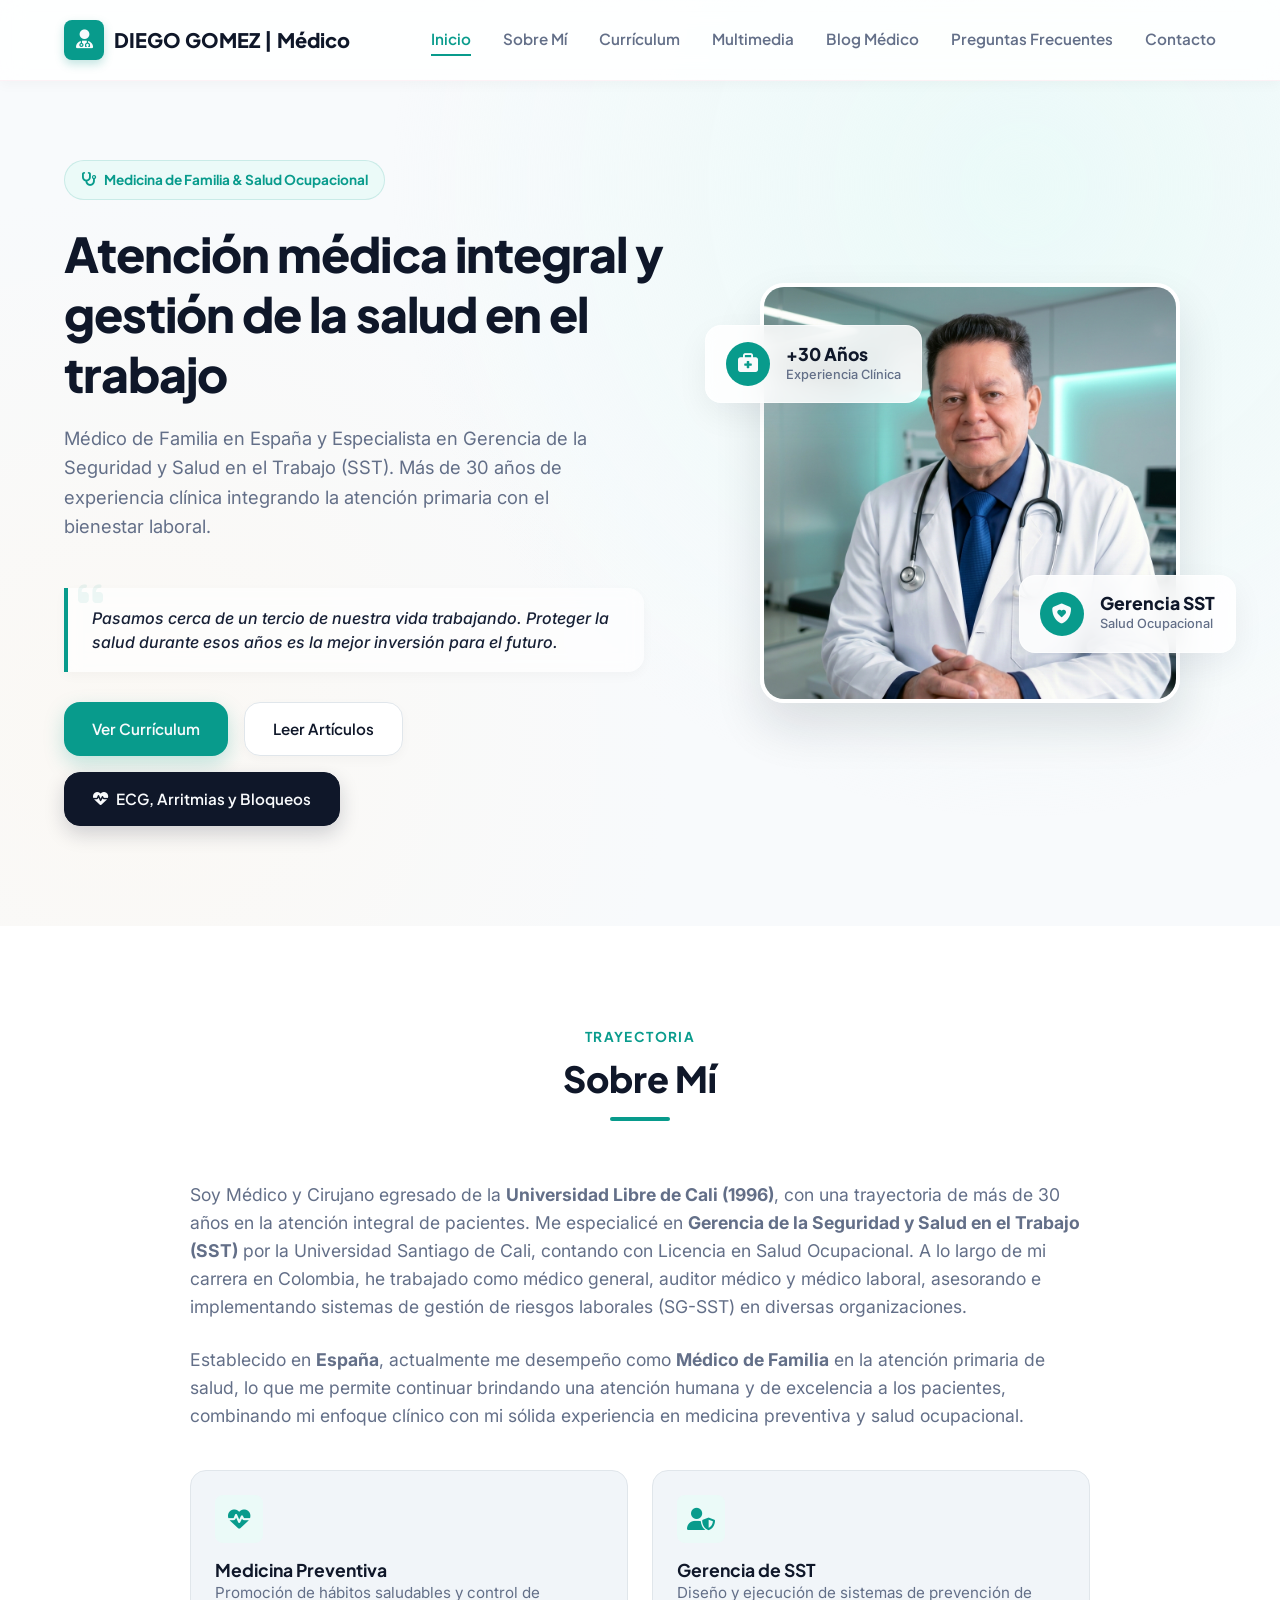
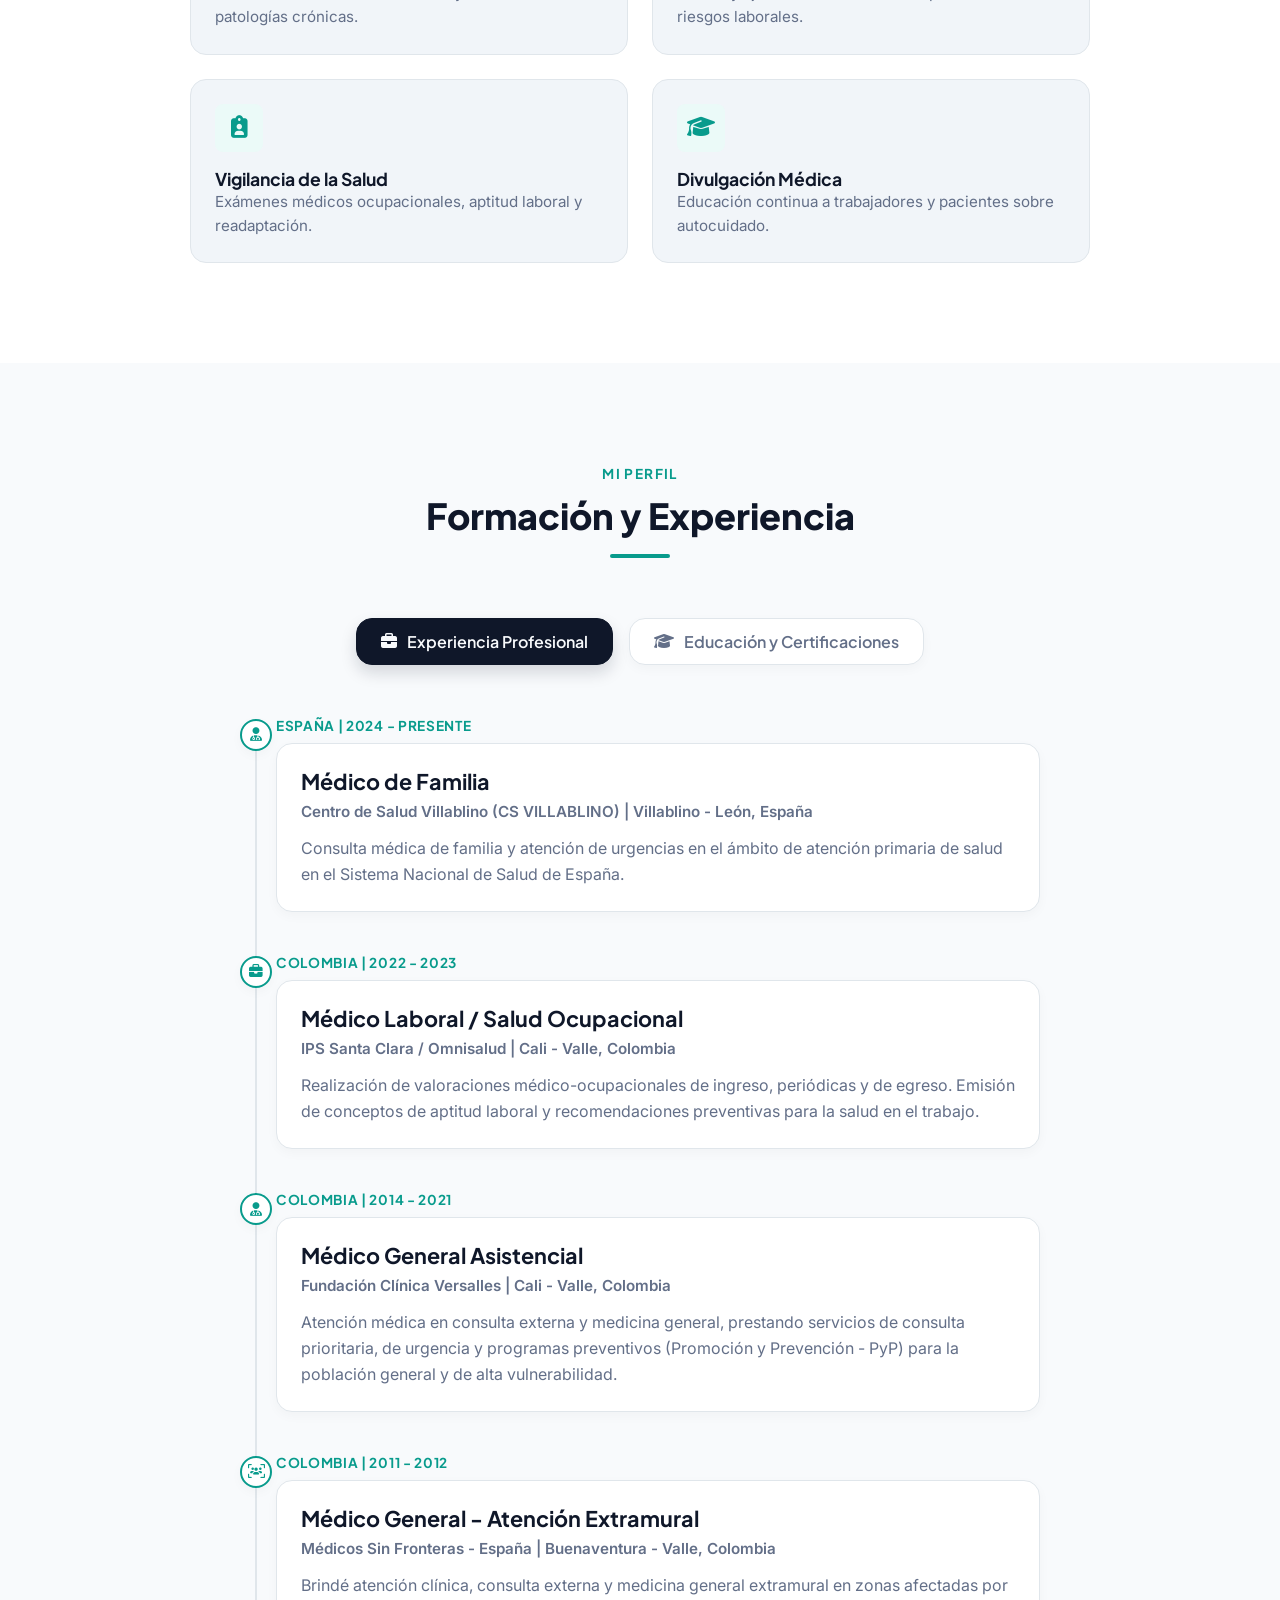
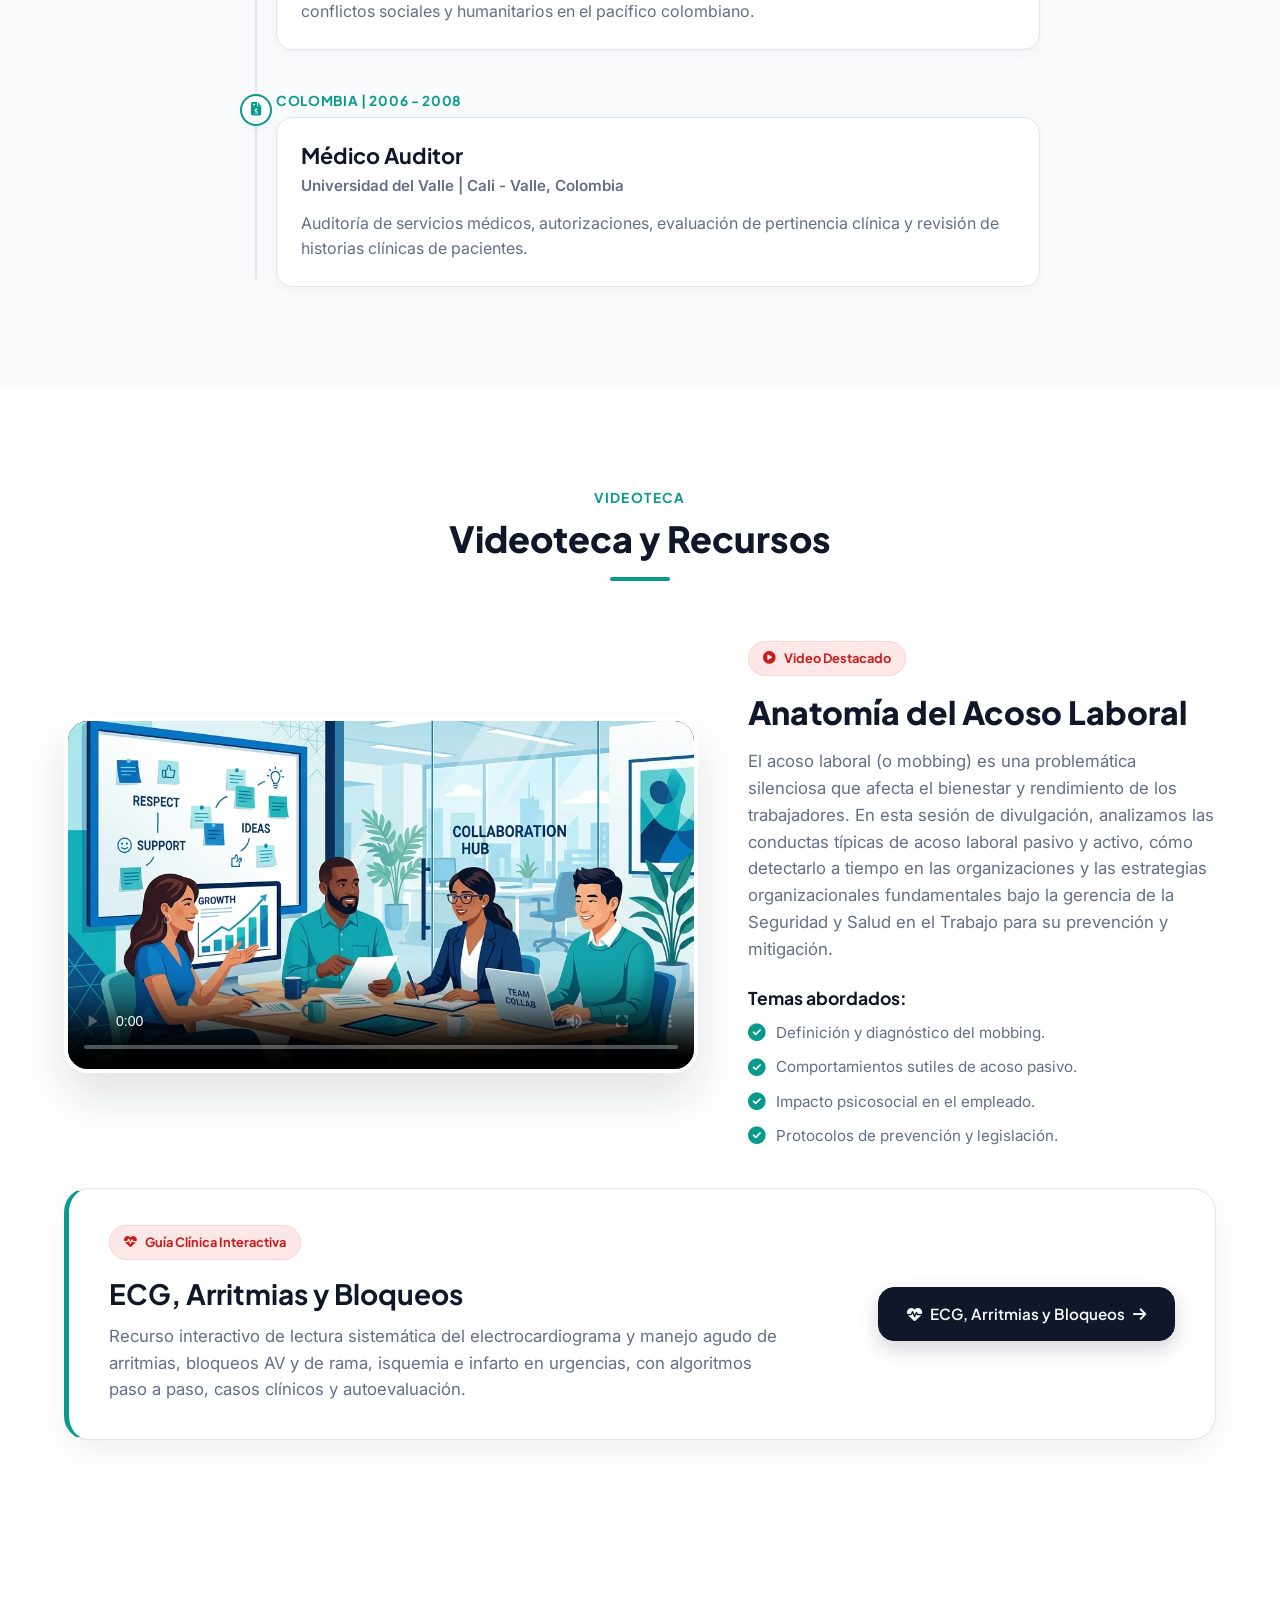
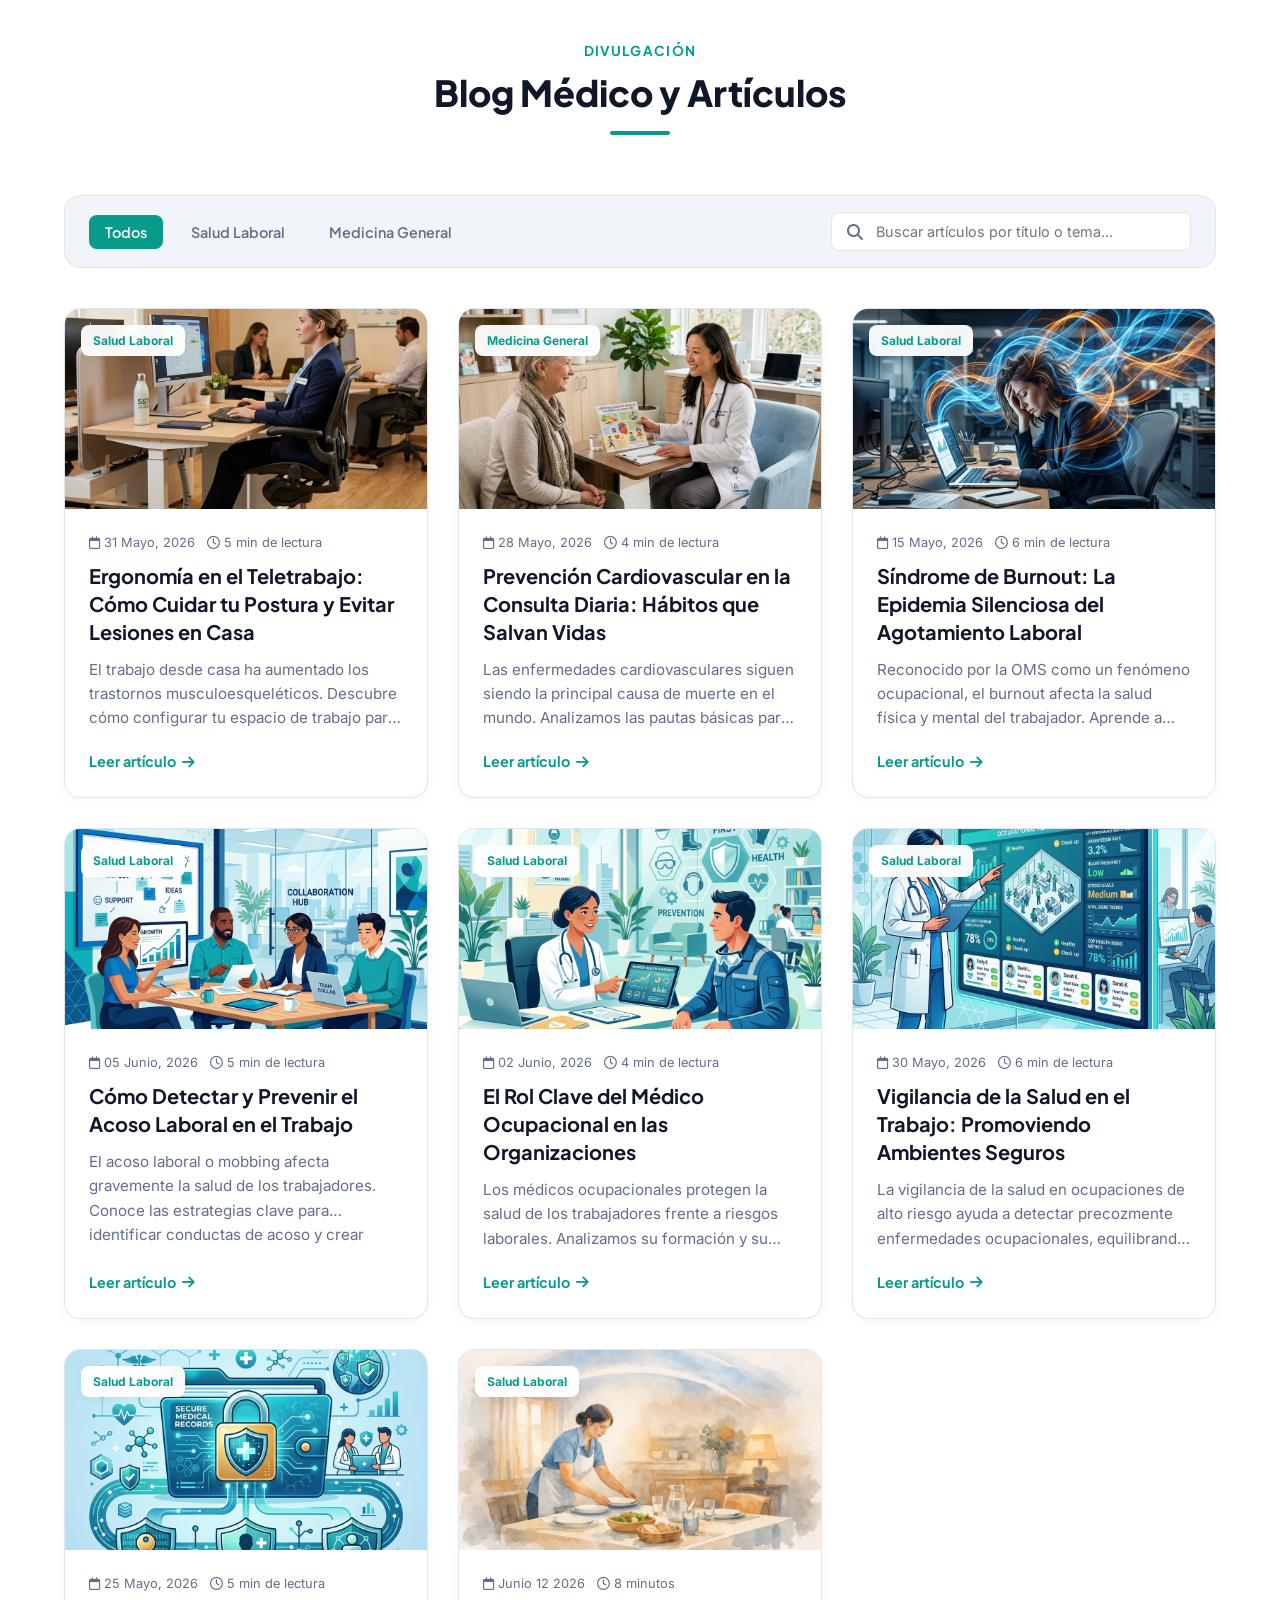
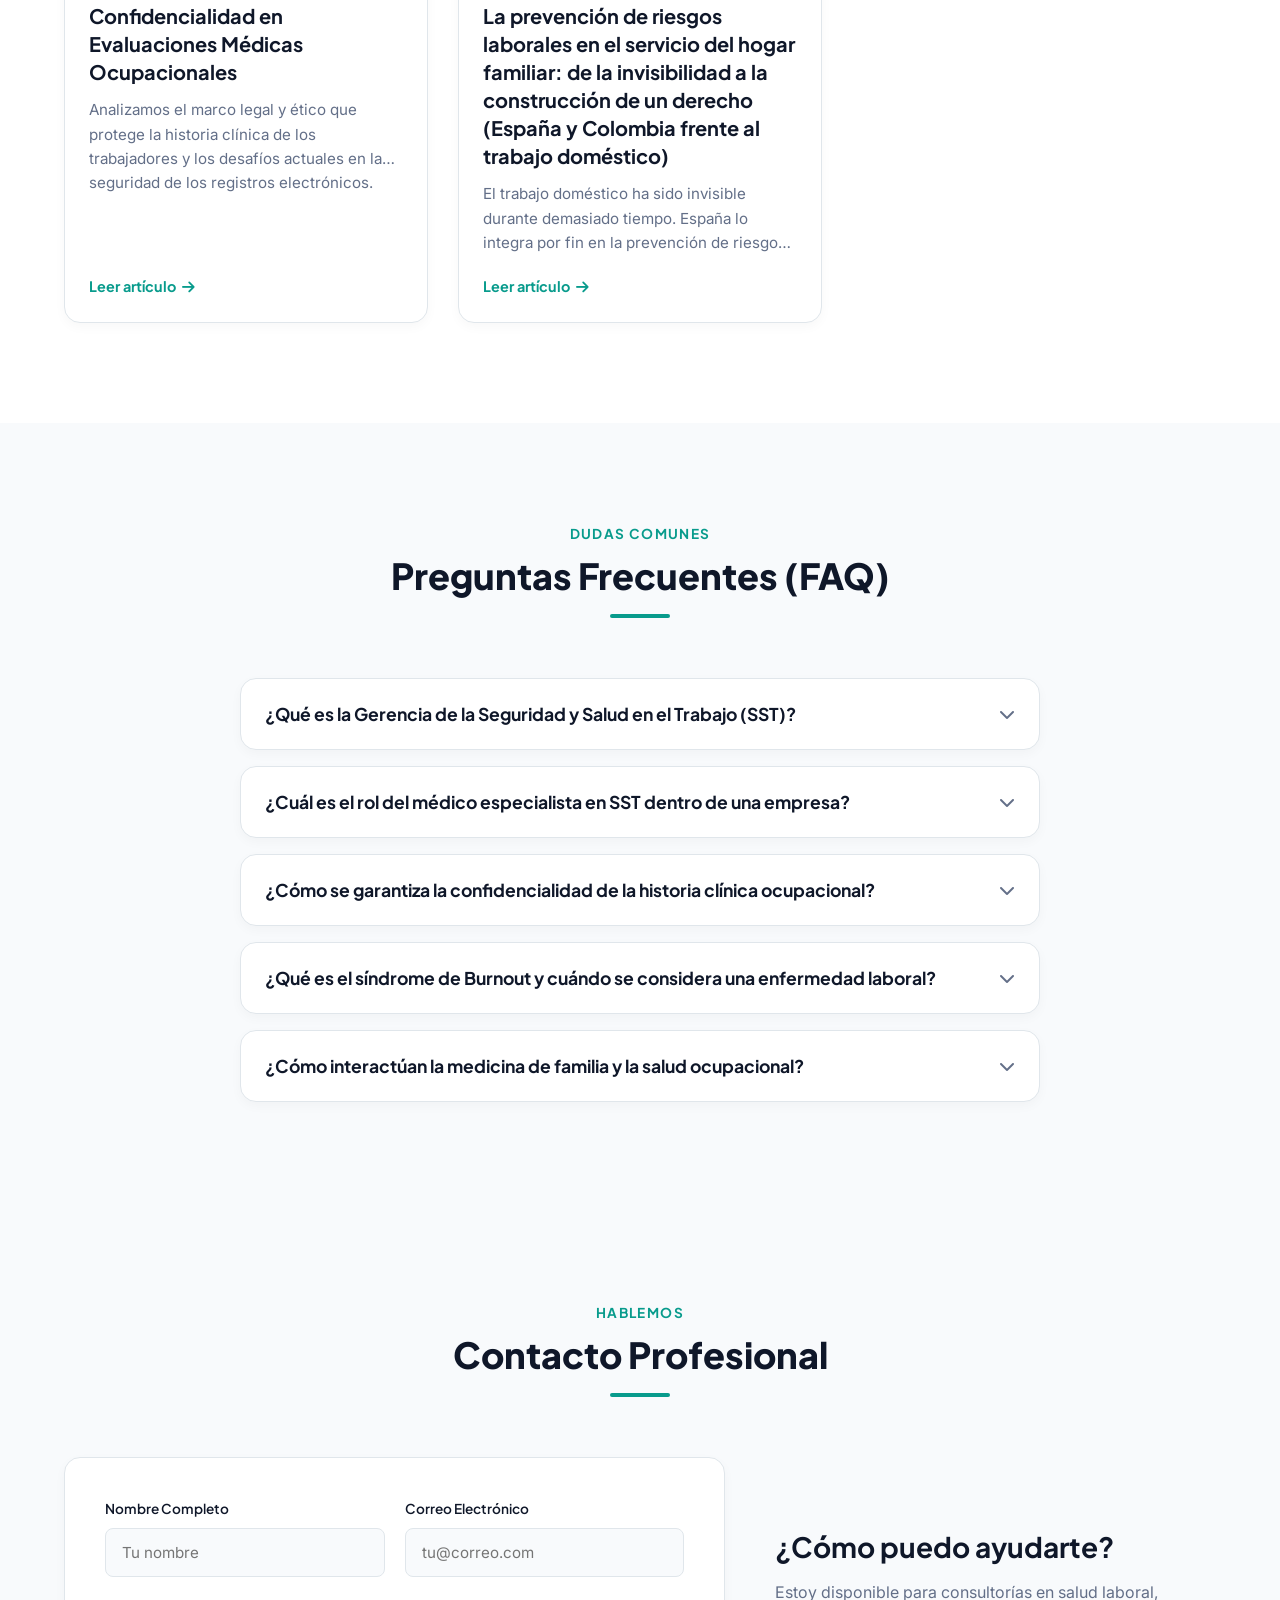
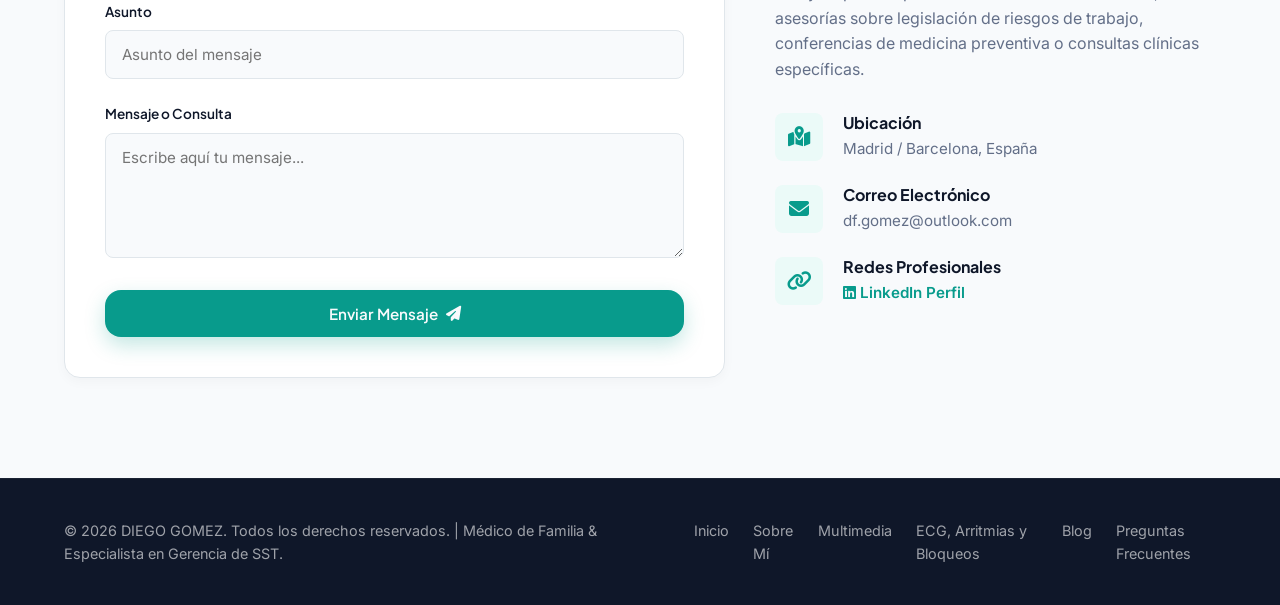
==== commit 9498fcd8: "Add files via upload Añadir guía interactiva de ECG, Arritmias y Bloqueos." ====
--- a/index.html
+++ b/index.html
@@ -62,6 +62,9 @@
         <div class="hero-actions">
           <a href="#curriculum" class="btn btn-primary">Ver Currículum</a>
           <a href="#blog" class="btn btn-secondary">Leer Artículos</a>
+          <a href="ecg-arritmias.html" class="btn btn-ecg">
+            <i class="fa-solid fa-heart-pulse"></i> ECG, Arritmias y Bloqueos
+          </a>
         </div>
       </div>
       
@@ -278,6 +281,21 @@
           </div>
         </div>
       </div>
+
+      <!-- Recurso Interactivo Destacado: ECG, Arritmias y Bloqueos -->
+      <div class="interactive-resource-card">
+        <div class="resource-info">
+          <span class="video-badge"><i class="fa-solid fa-heart-pulse"></i> Guía Clínica Interactiva</span>
+          <h3>ECG, Arritmias y Bloqueos</h3>
+          <p class="video-desc">Recurso interactivo de lectura sistemática del electrocardiograma y manejo agudo de arritmias, bloqueos AV y de rama, isquemia e infarto en urgencias, con algoritmos paso a paso, casos clínicos y autoevaluación.</p>
+        </div>
+        <div class="resource-action">
+          <a href="ecg-arritmias.html" class="btn btn-ecg">
+            <i class="fa-solid fa-heart-pulse"></i> ECG, Arritmias y Bloqueos
+            <i class="fa-solid fa-arrow-right"></i>
+          </a>
+        </div>
+      </div>
     </div>
   </section>
 
@@ -429,7 +447,7 @@
               <span class="info-icon"><i class="fa-solid fa-link"></i></span>
               <div>
                 <h4>Redes Profesionales</h4>
-                <p><a href="https://linkedin.com" target="_blank" class="linkedin-link"><i class="fa-brands fa-linkedin"></i> LinkedIn Perfil</a></p>
+                <p><a href="https://www.linkedin.com/in/diegof-gg" target="_blank" class="linkedin-link"><i class="fa-brands fa-linkedin"></i> LinkedIn Perfil</a></p>
               </div>
             </div>
           </div>
@@ -446,6 +464,7 @@
         <a href="#inicio">Inicio</a>
         <a href="#sobre-mi">Sobre Mí</a>
         <a href="#multimedia">Multimedia</a>
+        <a href="ecg-arritmias.html">ECG, Arritmias y Bloqueos</a>
         <a href="#blog">Blog</a>
         <a href="#faq">Preguntas Frecuentes</a>
       </div>
--- a/style.css
+++ b/style.css
@@ -154,6 +154,24 @@
   background-color: var(--secondary-light);
   border-color: var(--secondary);
   transform: translateY(-2px);
+}
+
+.btn-ecg {
+  background-color: var(--secondary);
+  color: var(--text-light);
+  border: 1px solid var(--secondary);
+  box-shadow: 0 8px 20px rgba(15, 23, 42, 0.18);
+}
+
+.btn-ecg:hover {
+  background-color: var(--primary);
+  border-color: var(--primary);
+  transform: translateY(-2px);
+  box-shadow: 0 12px 24px hsla(172, 80%, 35%, 0.35);
+}
+
+.btn-ecg:active {
+  transform: translateY(0);
 }
 
 /* ==========================================================================
@@ -298,6 +316,7 @@
 
 .hero-actions {
   display: flex;
+  flex-wrap: wrap;
   gap: 16px;
 }
 
@@ -775,6 +794,46 @@
 .video-topics li i {
   color: var(--primary);
   font-size: 1.1rem;
+}
+
+.interactive-resource-card {
+  margin-top: 40px;
+  background-color: var(--bg-card);
+  border: 1px solid var(--border-color);
+  border-left: 5px solid var(--primary);
+  border-radius: var(--radius-lg);
+  padding: 36px 40px;
+  box-shadow: var(--shadow-md);
+  display: flex;
+  align-items: center;
+  justify-content: space-between;
+  gap: 32px;
+  transition: var(--transition-normal);
+}
+
+.interactive-resource-card:hover {
+  transform: translateY(-4px);
+  box-shadow: var(--shadow-lg);
+  border-color: var(--primary-glow);
+  border-left-color: var(--primary);
+}
+
+.resource-info {
+  max-width: 680px;
+}
+
+.resource-info h3 {
+  font-size: 1.75rem;
+  margin-bottom: 12px;
+  color: var(--secondary);
+}
+
+.resource-info .video-desc {
+  margin-bottom: 0;
+}
+
+.resource-action {
+  flex-shrink: 0;
 }
 
 /* ==========================================================================
@@ -1390,6 +1449,10 @@
   .hero-content {
     align-items: center;
   }
+
+  .hero-actions {
+    justify-content: center;
+  }
   
   .hero-content h1 {
     font-size: 2.5rem;
@@ -1415,6 +1478,13 @@
   .video-grid {
     grid-template-columns: 1fr;
     gap: 32px;
+  }
+
+  .interactive-resource-card {
+    flex-direction: column;
+    align-items: flex-start;
+    padding: 28px 24px;
+    gap: 24px;
   }
 }
 
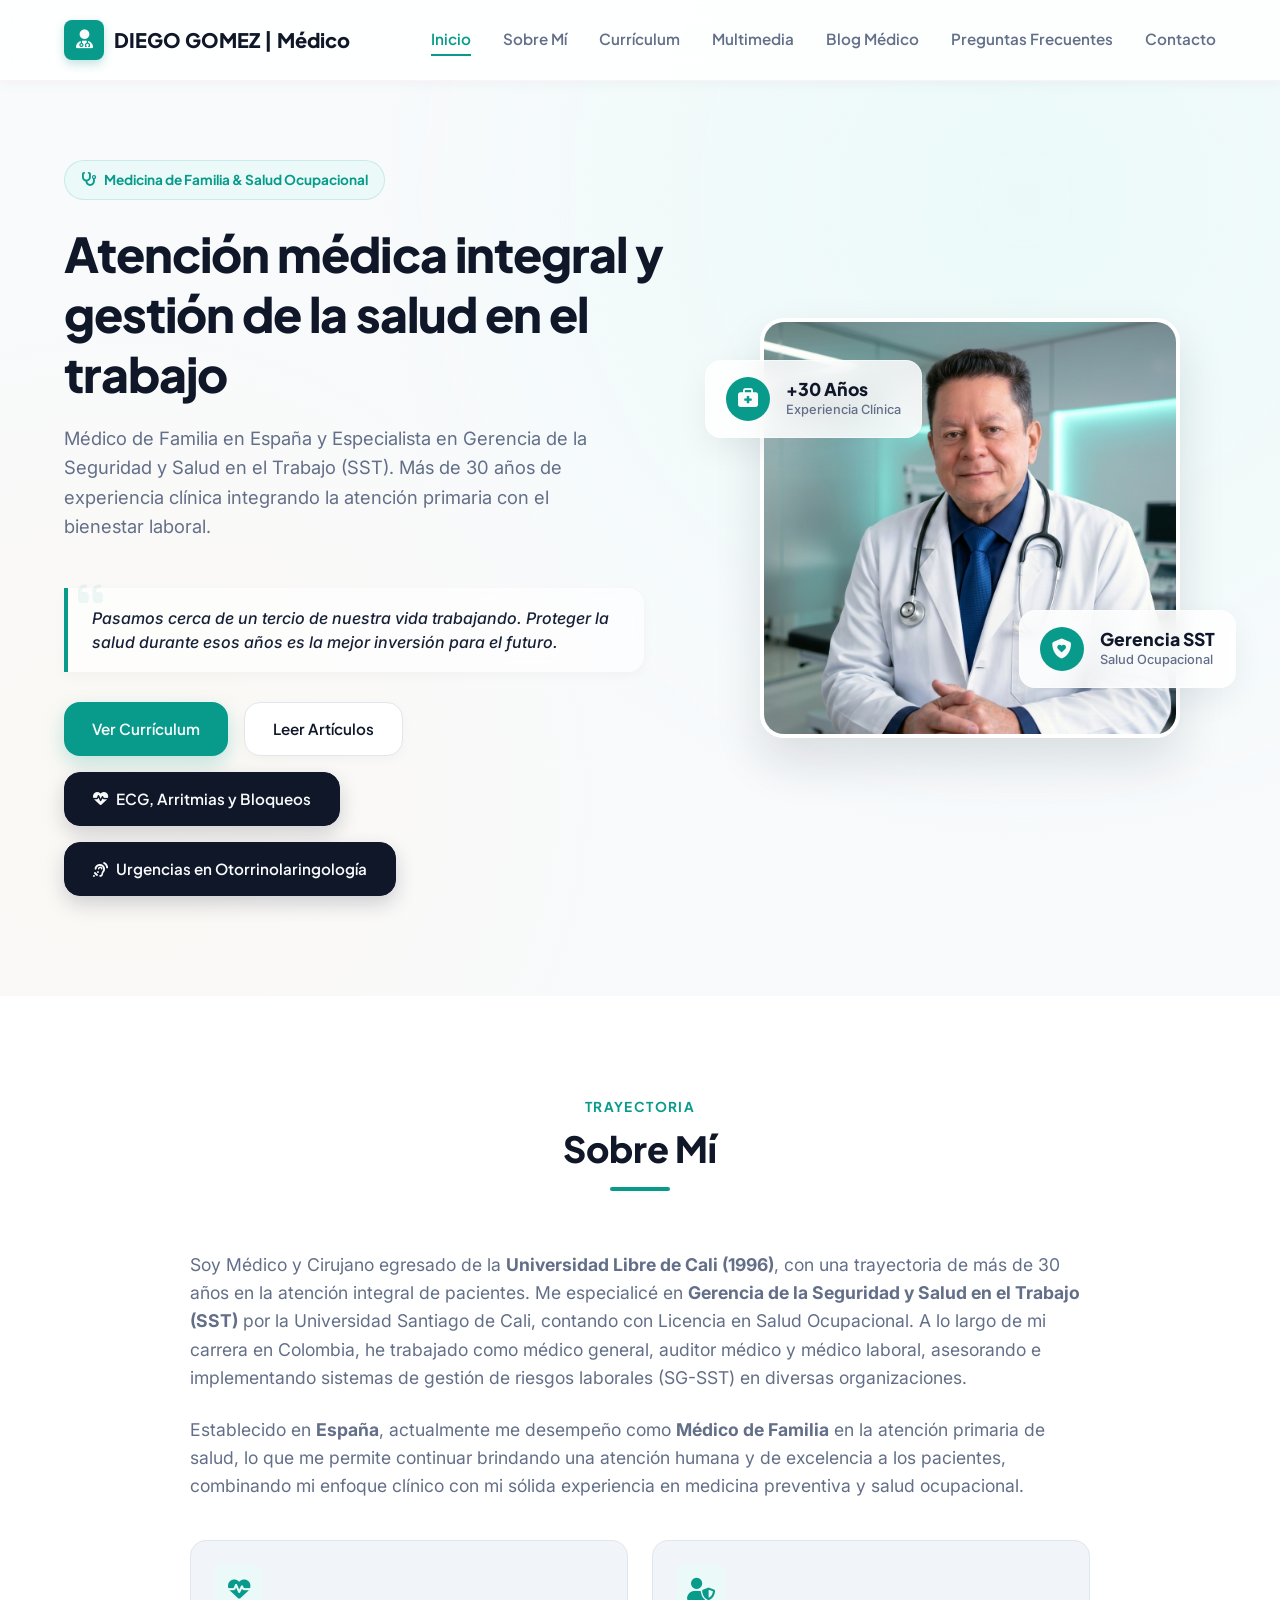
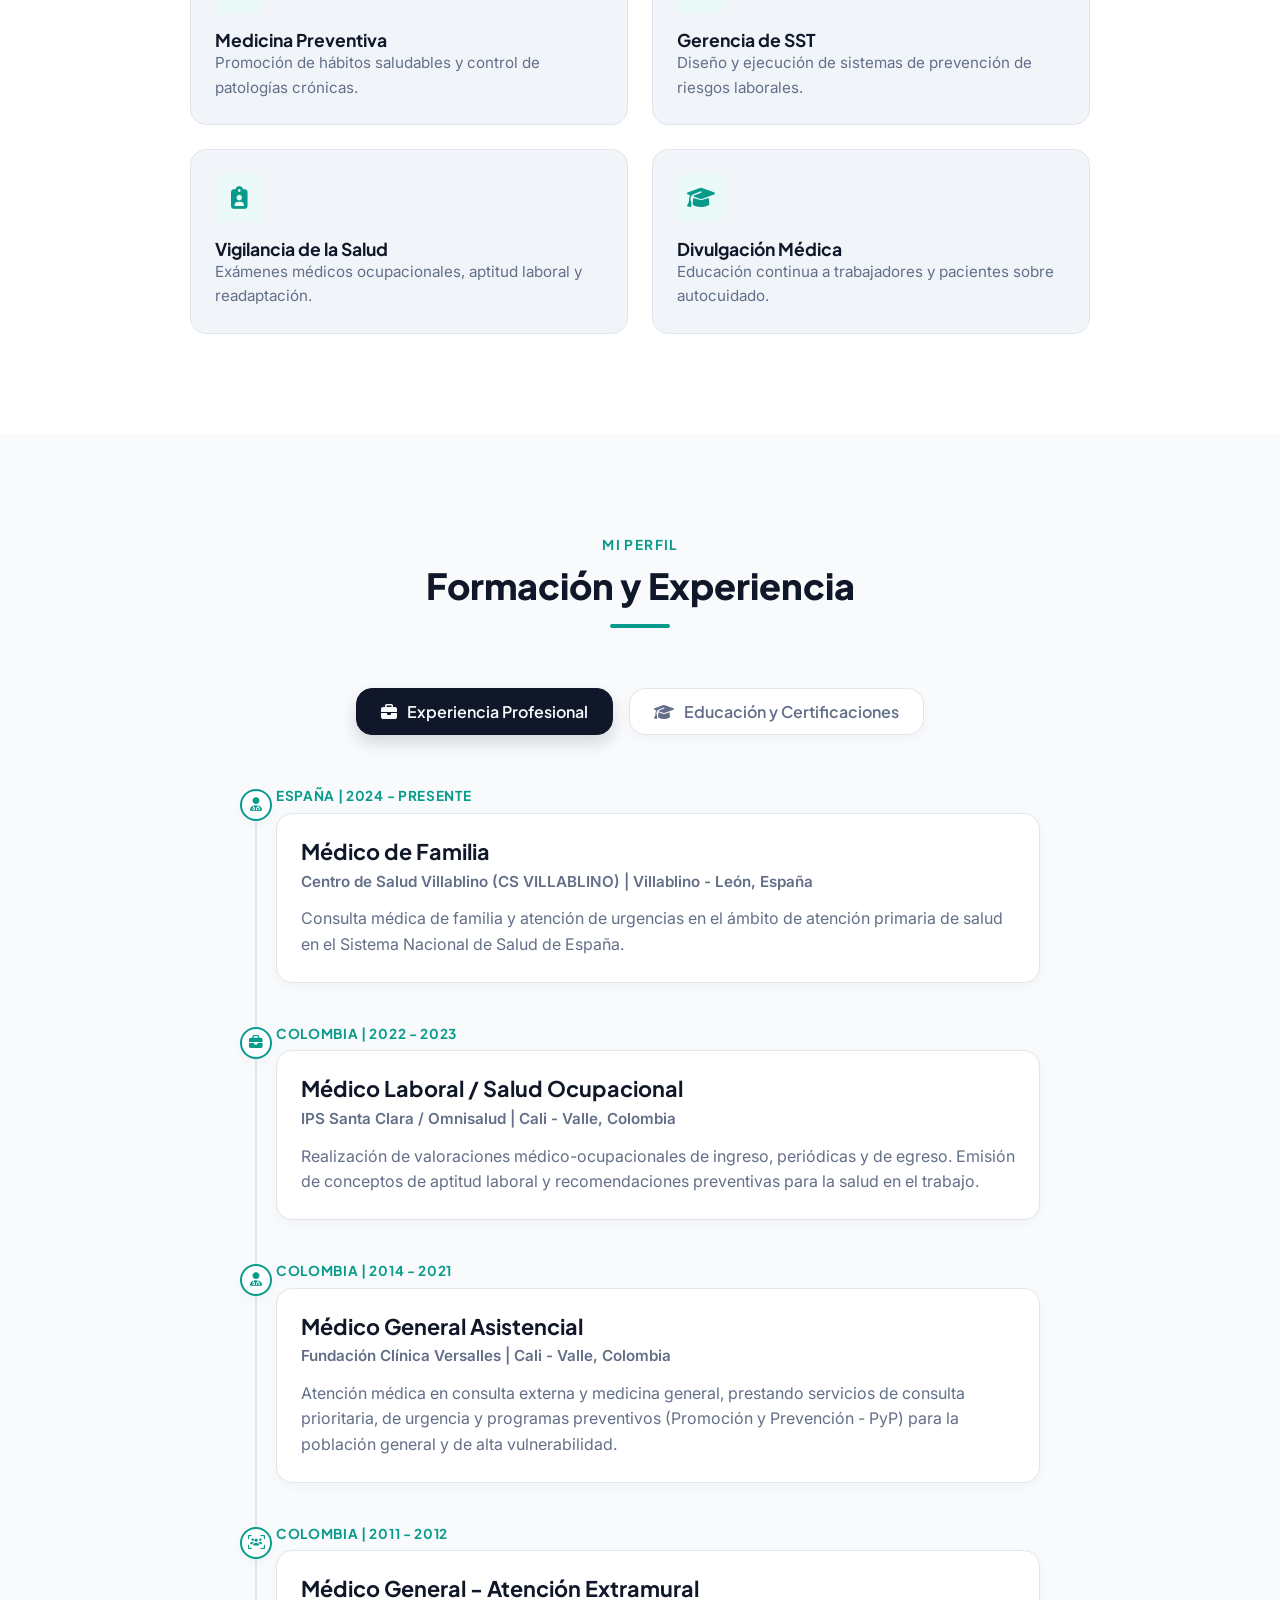
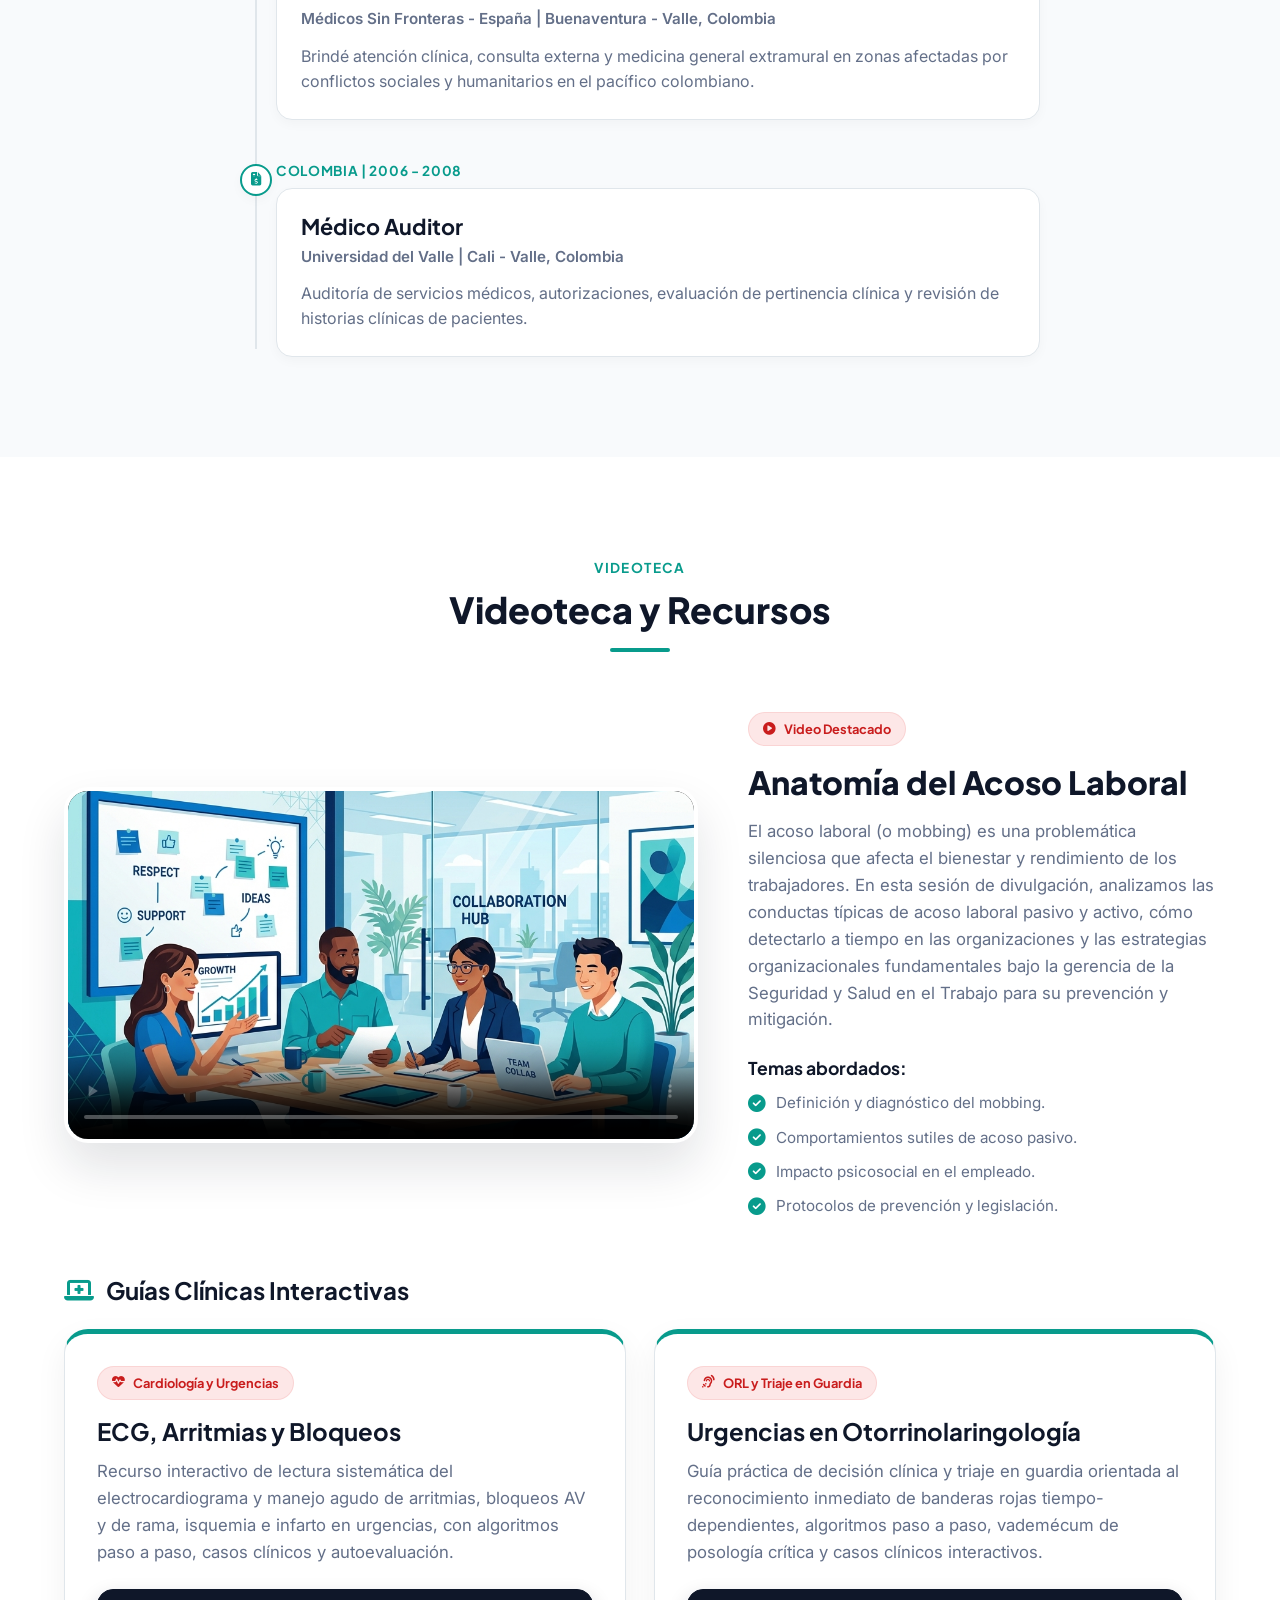
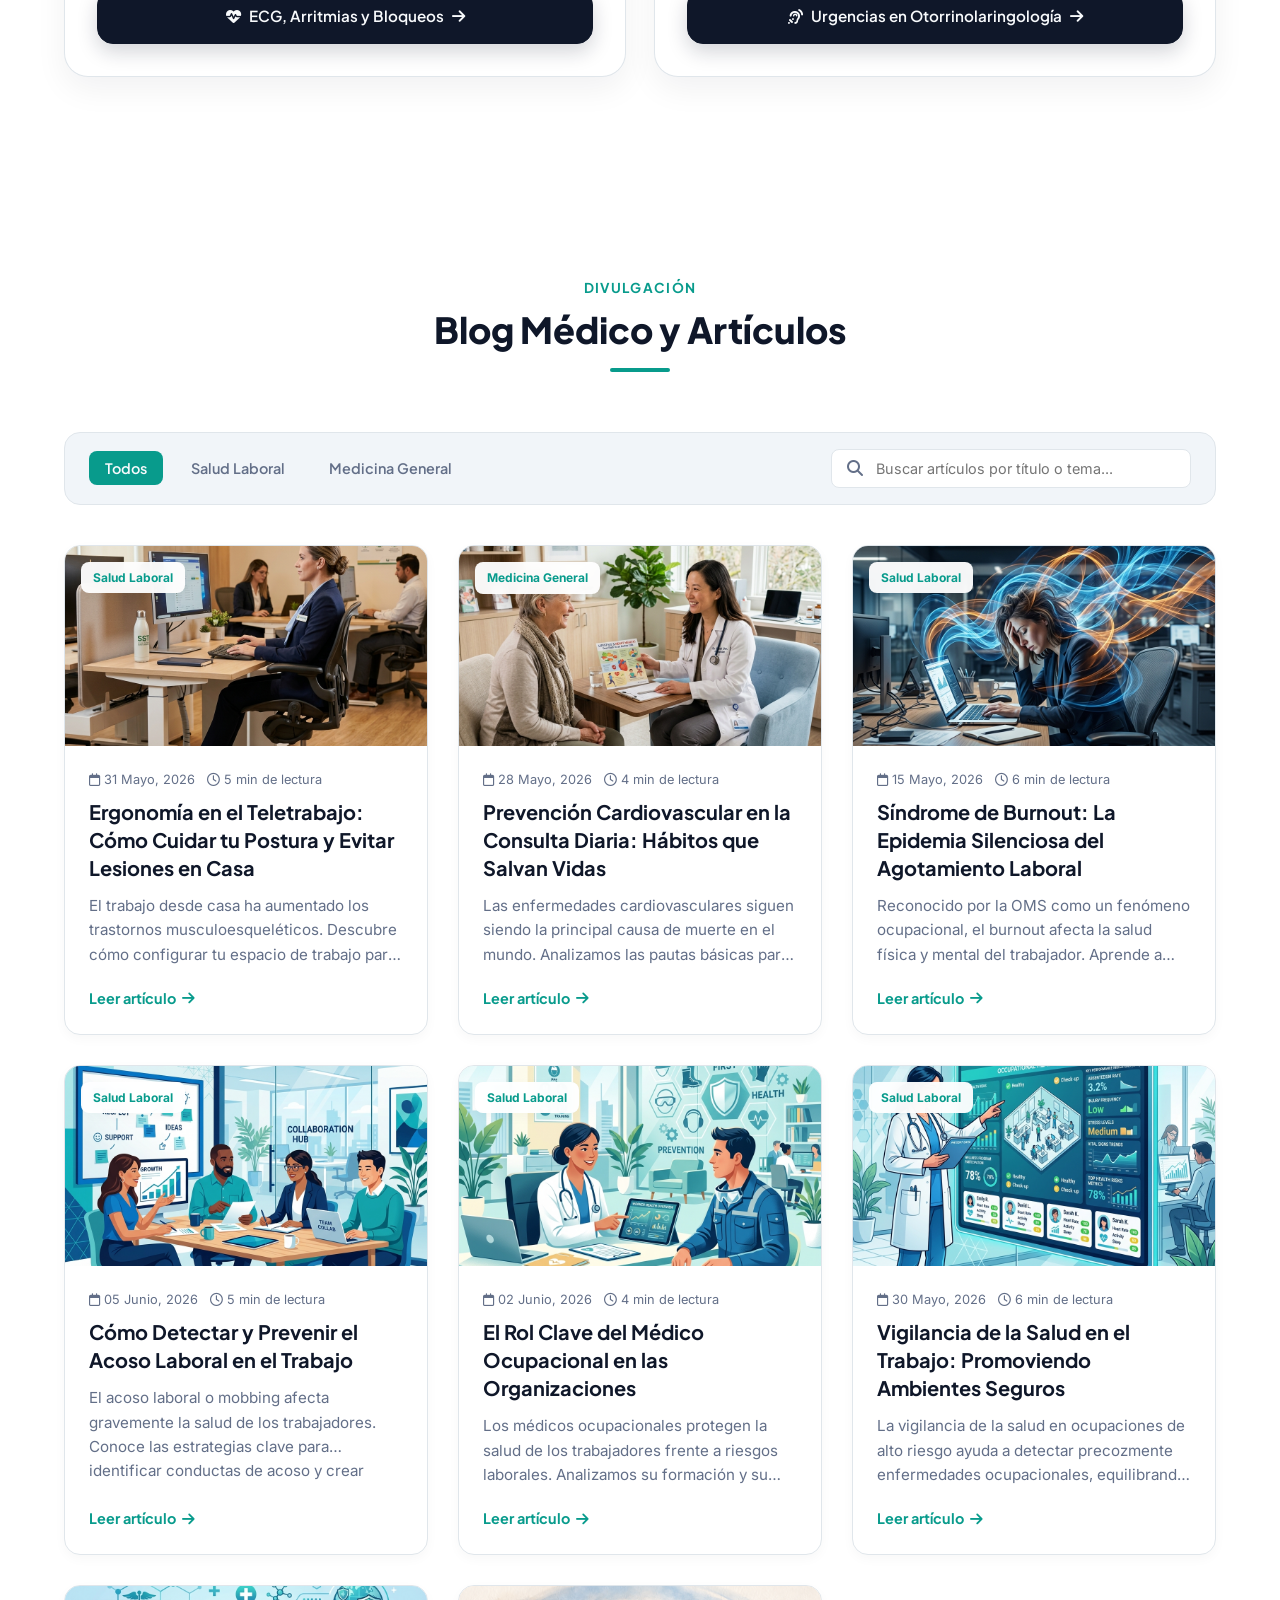
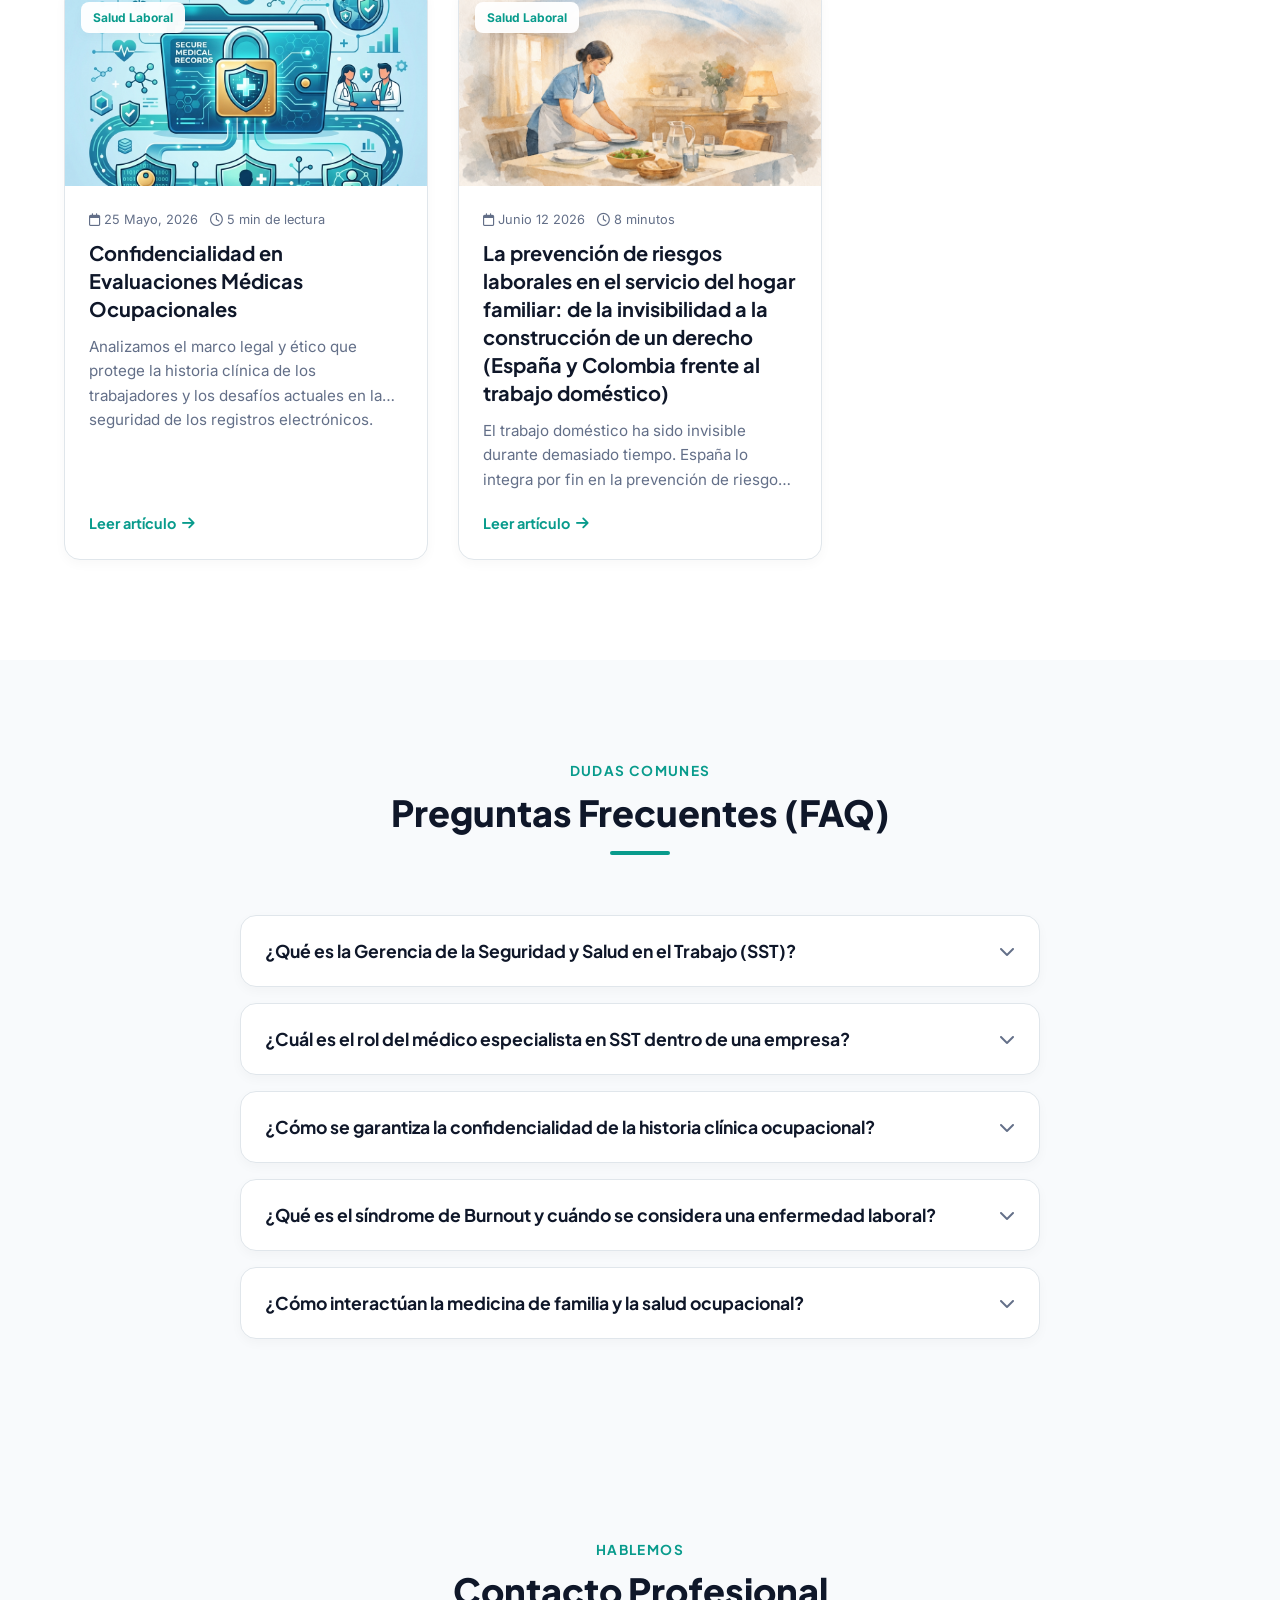
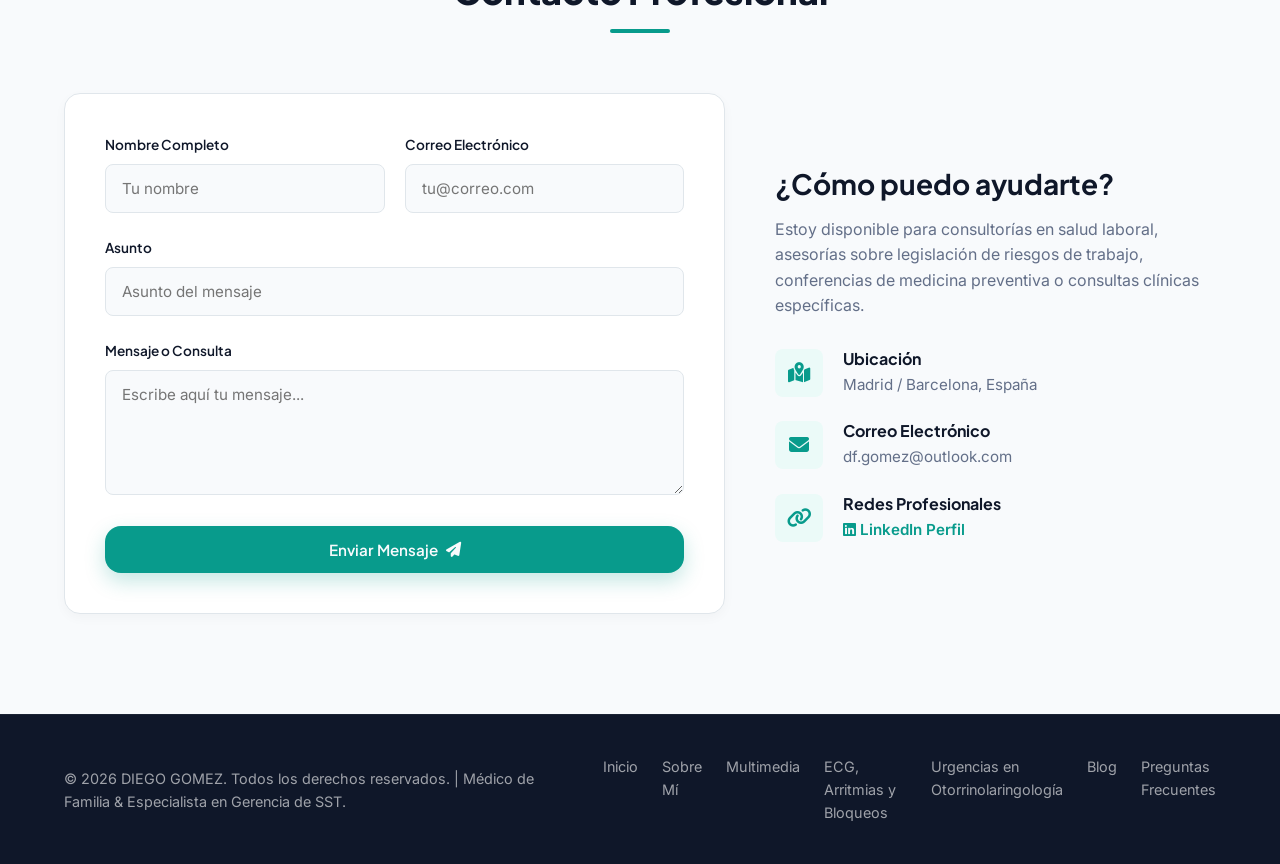
==== commit 4919fffb: "Add files via upload Las urgencias más frecuentes en otorrinolaringologia y su manejo." ====
--- a/index.html
+++ b/index.html
@@ -65,6 +65,9 @@
           <a href="ecg-arritmias.html" class="btn btn-ecg">
             <i class="fa-solid fa-heart-pulse"></i> ECG, Arritmias y Bloqueos
           </a>
+          <a href="urgencias-otorrinolaringologia.html" class="btn btn-ecg">
+            <i class="fa-solid fa-ear-listen"></i> Urgencias en Otorrinolaringología
+          </a>
         </div>
       </div>
       
@@ -282,18 +285,39 @@
         </div>
       </div>
 
-      <!-- Recurso Interactivo Destacado: ECG, Arritmias y Bloqueos -->
-      <div class="interactive-resource-card">
-        <div class="resource-info">
-          <span class="video-badge"><i class="fa-solid fa-heart-pulse"></i> Guía Clínica Interactiva</span>
-          <h3>ECG, Arritmias y Bloqueos</h3>
-          <p class="video-desc">Recurso interactivo de lectura sistemática del electrocardiograma y manejo agudo de arritmias, bloqueos AV y de rama, isquemia e infarto en urgencias, con algoritmos paso a paso, casos clínicos y autoevaluación.</p>
-        </div>
-        <div class="resource-action">
-          <a href="ecg-arritmias.html" class="btn btn-ecg">
-            <i class="fa-solid fa-heart-pulse"></i> ECG, Arritmias y Bloqueos
-            <i class="fa-solid fa-arrow-right"></i>
-          </a>
+      <!-- Guías Clínicas Interactivas -->
+      <div id="guias-interactivas" class="interactive-guides-block">
+        <h3 class="interactive-guides-heading">
+          <i class="fa-solid fa-laptop-medical"></i> Guías Clínicas Interactivas
+        </h3>
+        <div class="interactive-guides-grid">
+          <div class="interactive-resource-card">
+            <div class="resource-info">
+              <span class="video-badge"><i class="fa-solid fa-heart-pulse"></i> Cardiología y Urgencias</span>
+              <h3>ECG, Arritmias y Bloqueos</h3>
+              <p class="video-desc">Recurso interactivo de lectura sistemática del electrocardiograma y manejo agudo de arritmias, bloqueos AV y de rama, isquemia e infarto en urgencias, con algoritmos paso a paso, casos clínicos y autoevaluación.</p>
+            </div>
+            <div class="resource-action">
+              <a href="ecg-arritmias.html" class="btn btn-ecg">
+                <i class="fa-solid fa-heart-pulse"></i> ECG, Arritmias y Bloqueos
+                <i class="fa-solid fa-arrow-right"></i>
+              </a>
+            </div>
+          </div>
+
+          <div class="interactive-resource-card">
+            <div class="resource-info">
+              <span class="video-badge"><i class="fa-solid fa-ear-listen"></i> ORL y Triaje en Guardia</span>
+              <h3>Urgencias en Otorrinolaringología</h3>
+              <p class="video-desc">Guía práctica de decisión clínica y triaje en guardia orientada al reconocimiento inmediato de banderas rojas tiempo-dependientes, algoritmos paso a paso, vademécum de posología crítica y casos clínicos interactivos.</p>
+            </div>
+            <div class="resource-action">
+              <a href="urgencias-otorrinolaringologia.html" class="btn btn-ecg">
+                <i class="fa-solid fa-ear-listen"></i> Urgencias en Otorrinolaringología
+                <i class="fa-solid fa-arrow-right"></i>
+              </a>
+            </div>
+          </div>
         </div>
       </div>
     </div>
@@ -465,6 +489,7 @@
         <a href="#sobre-mi">Sobre Mí</a>
         <a href="#multimedia">Multimedia</a>
         <a href="ecg-arritmias.html">ECG, Arritmias y Bloqueos</a>
+        <a href="urgencias-otorrinolaringologia.html">Urgencias en Otorrinolaringología</a>
         <a href="#blog">Blog</a>
         <a href="#faq">Preguntas Frecuentes</a>
       </div>
--- a/style.css
+++ b/style.css
@@ -796,18 +796,40 @@
   font-size: 1.1rem;
 }
 
+.interactive-guides-block {
+  margin-top: 56px;
+}
+
+.interactive-guides-heading {
+  display: flex;
+  align-items: center;
+  gap: 12px;
+  font-size: 1.5rem;
+  color: var(--secondary);
+  margin-bottom: 24px;
+}
+
+.interactive-guides-heading i {
+  color: var(--primary);
+}
+
+.interactive-guides-grid {
+  display: grid;
+  grid-template-columns: repeat(auto-fit, minmax(320px, 1fr));
+  gap: 28px;
+}
+
 .interactive-resource-card {
-  margin-top: 40px;
   background-color: var(--bg-card);
   border: 1px solid var(--border-color);
-  border-left: 5px solid var(--primary);
+  border-top: 5px solid var(--primary);
   border-radius: var(--radius-lg);
-  padding: 36px 40px;
+  padding: 32px;
   box-shadow: var(--shadow-md);
   display: flex;
-  align-items: center;
+  flex-direction: column;
   justify-content: space-between;
-  gap: 32px;
+  gap: 24px;
   transition: var(--transition-normal);
 }
 
@@ -815,15 +837,15 @@
   transform: translateY(-4px);
   box-shadow: var(--shadow-lg);
   border-color: var(--primary-glow);
-  border-left-color: var(--primary);
+  border-top-color: var(--primary);
 }
 
 .resource-info {
-  max-width: 680px;
+  max-width: 100%;
 }
 
 .resource-info h3 {
-  font-size: 1.75rem;
+  font-size: 1.5rem;
   margin-bottom: 12px;
   color: var(--secondary);
 }
@@ -834,6 +856,10 @@
 
 .resource-action {
   flex-shrink: 0;
+}
+
+.resource-action .btn {
+  width: 100%;
 }
 
 /* ==========================================================================
@@ -1480,11 +1506,13 @@
     gap: 32px;
   }
 
+  .interactive-guides-grid {
+    grid-template-columns: 1fr;
+  }
+
   .interactive-resource-card {
-    flex-direction: column;
-    align-items: flex-start;
     padding: 28px 24px;
-    gap: 24px;
+    gap: 20px;
   }
 }
 
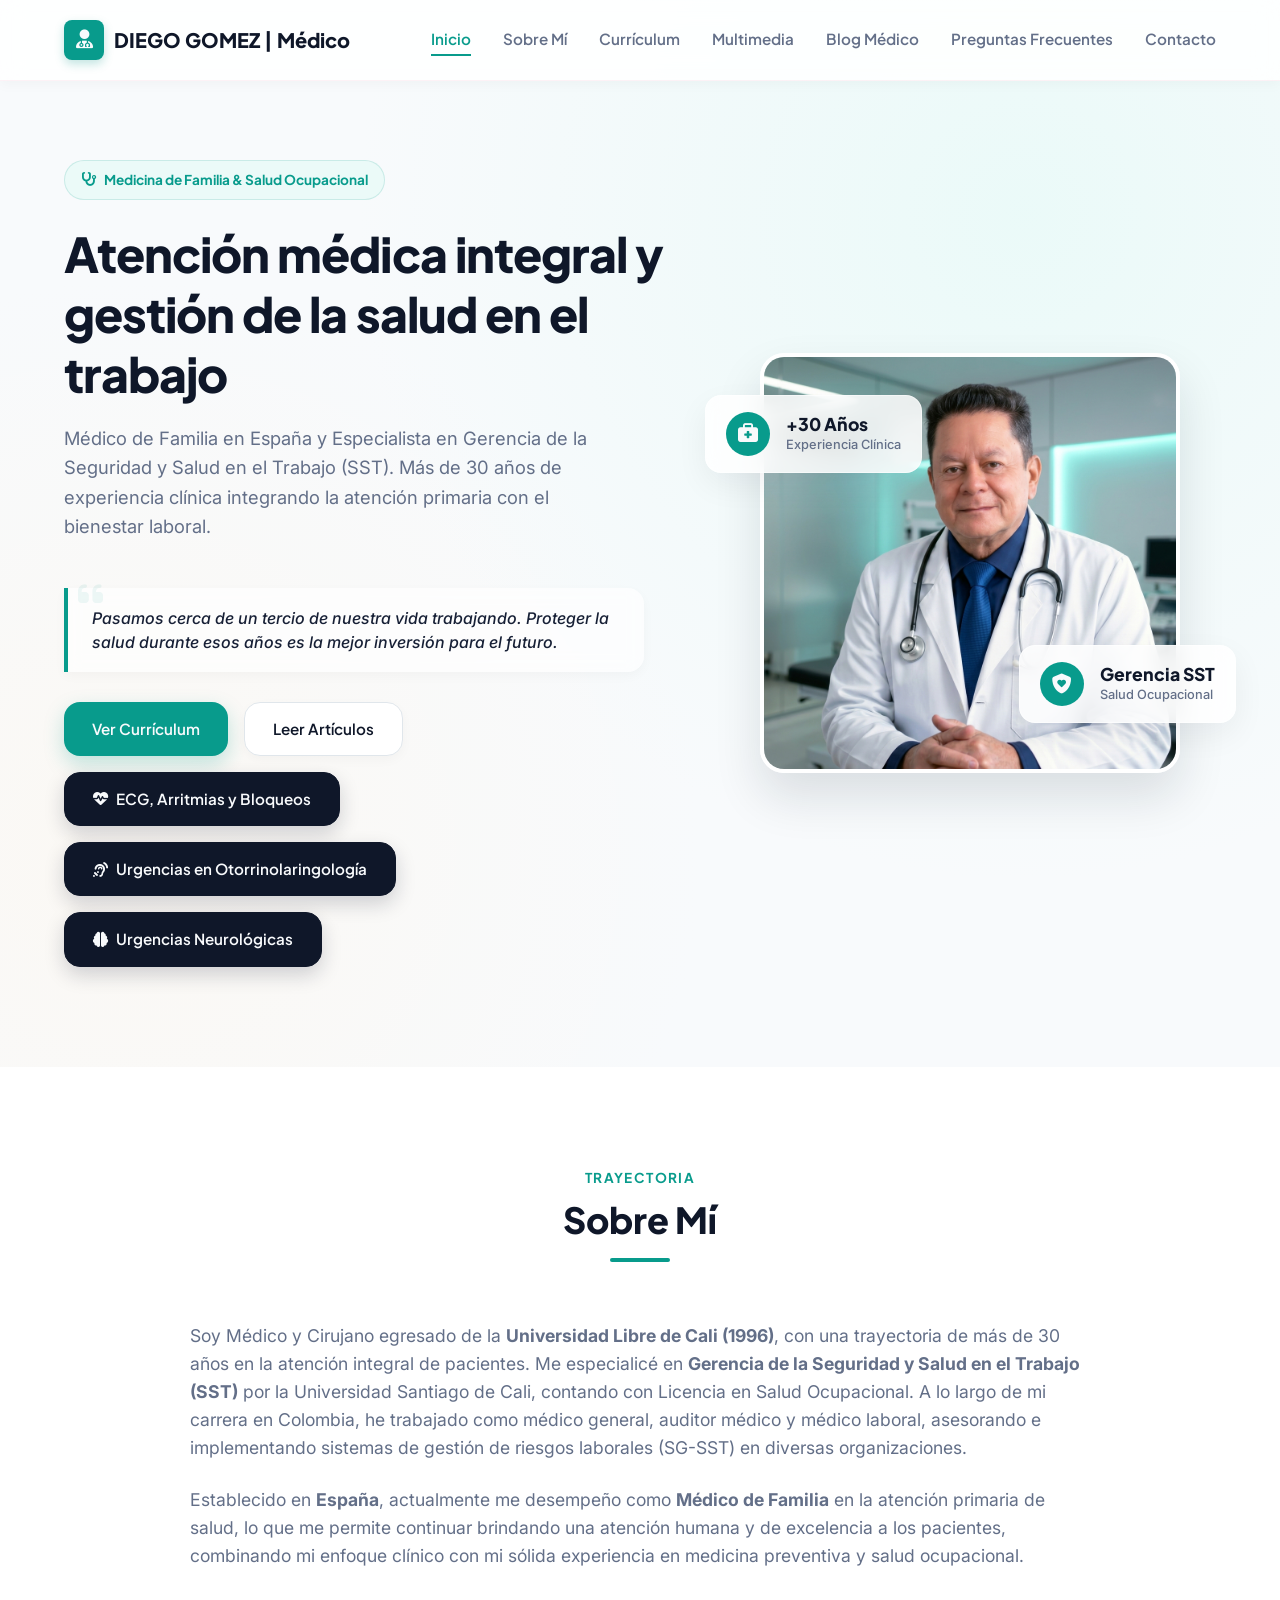
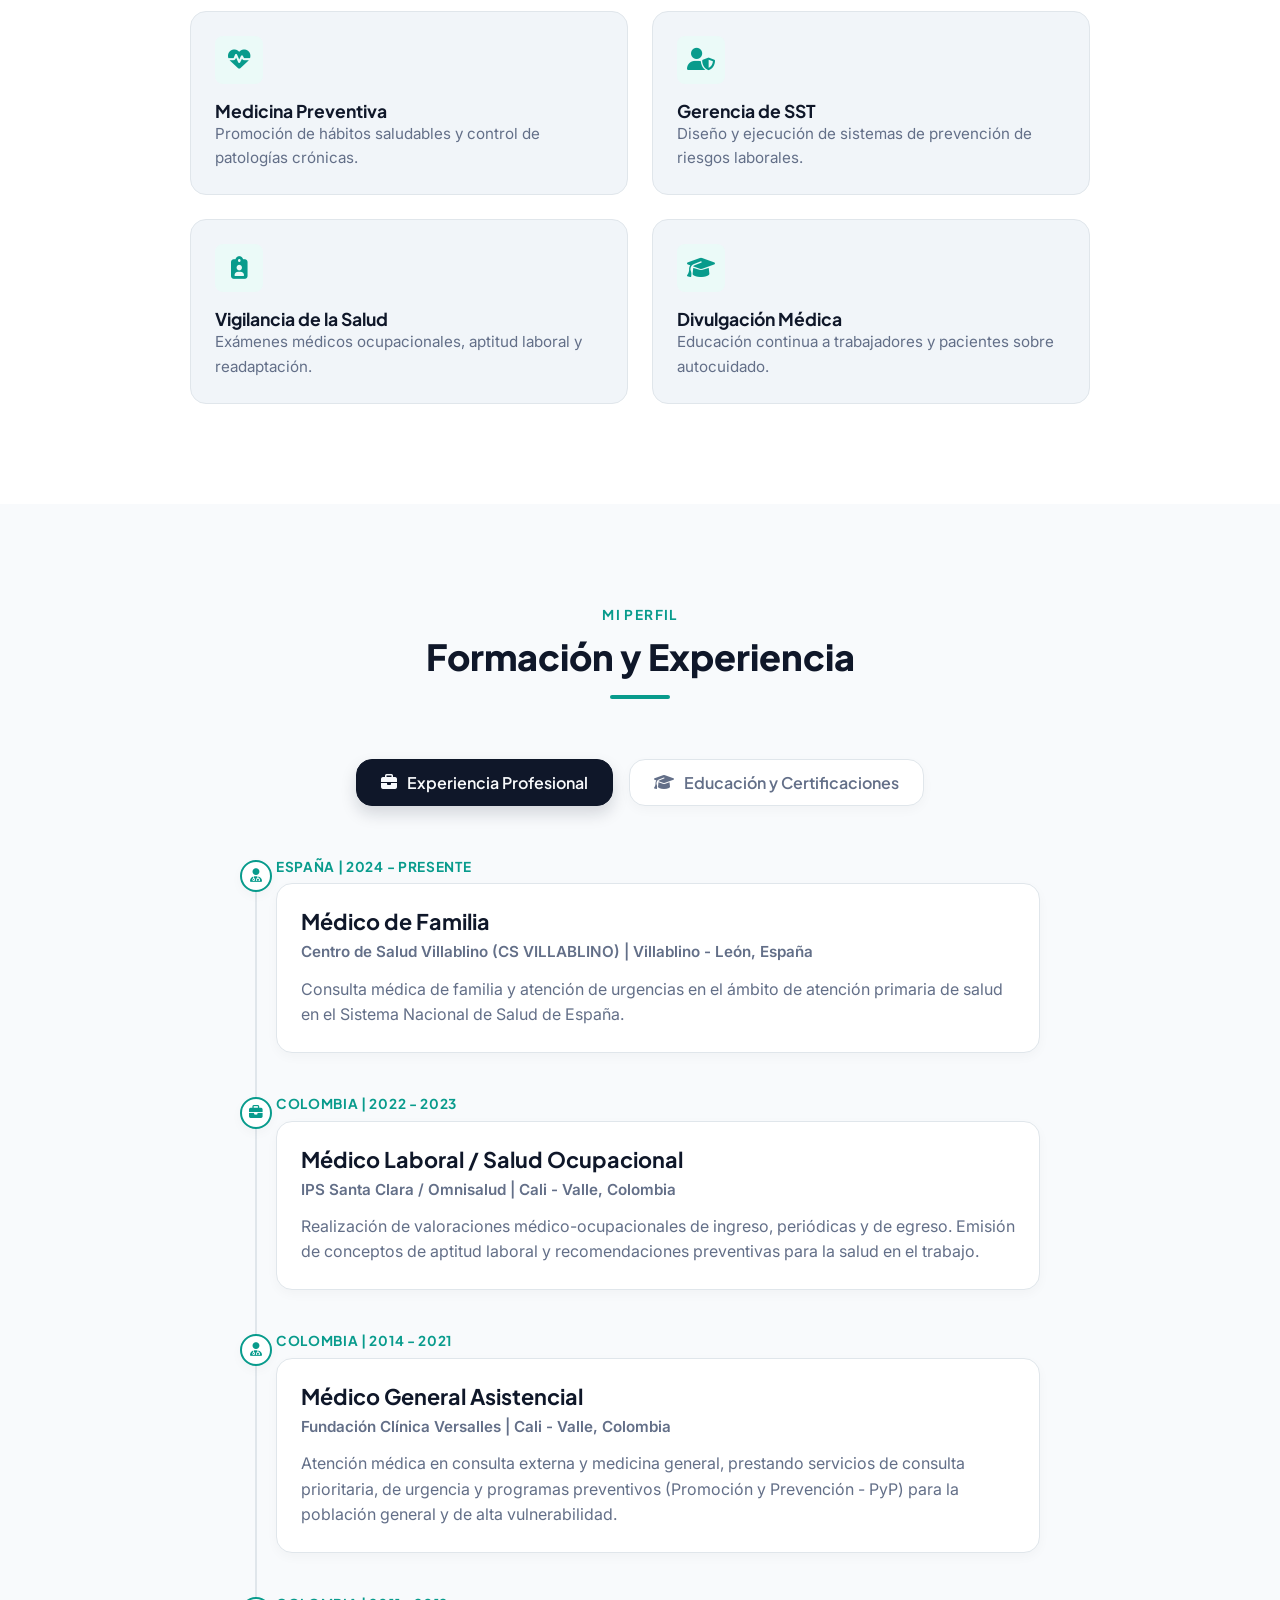
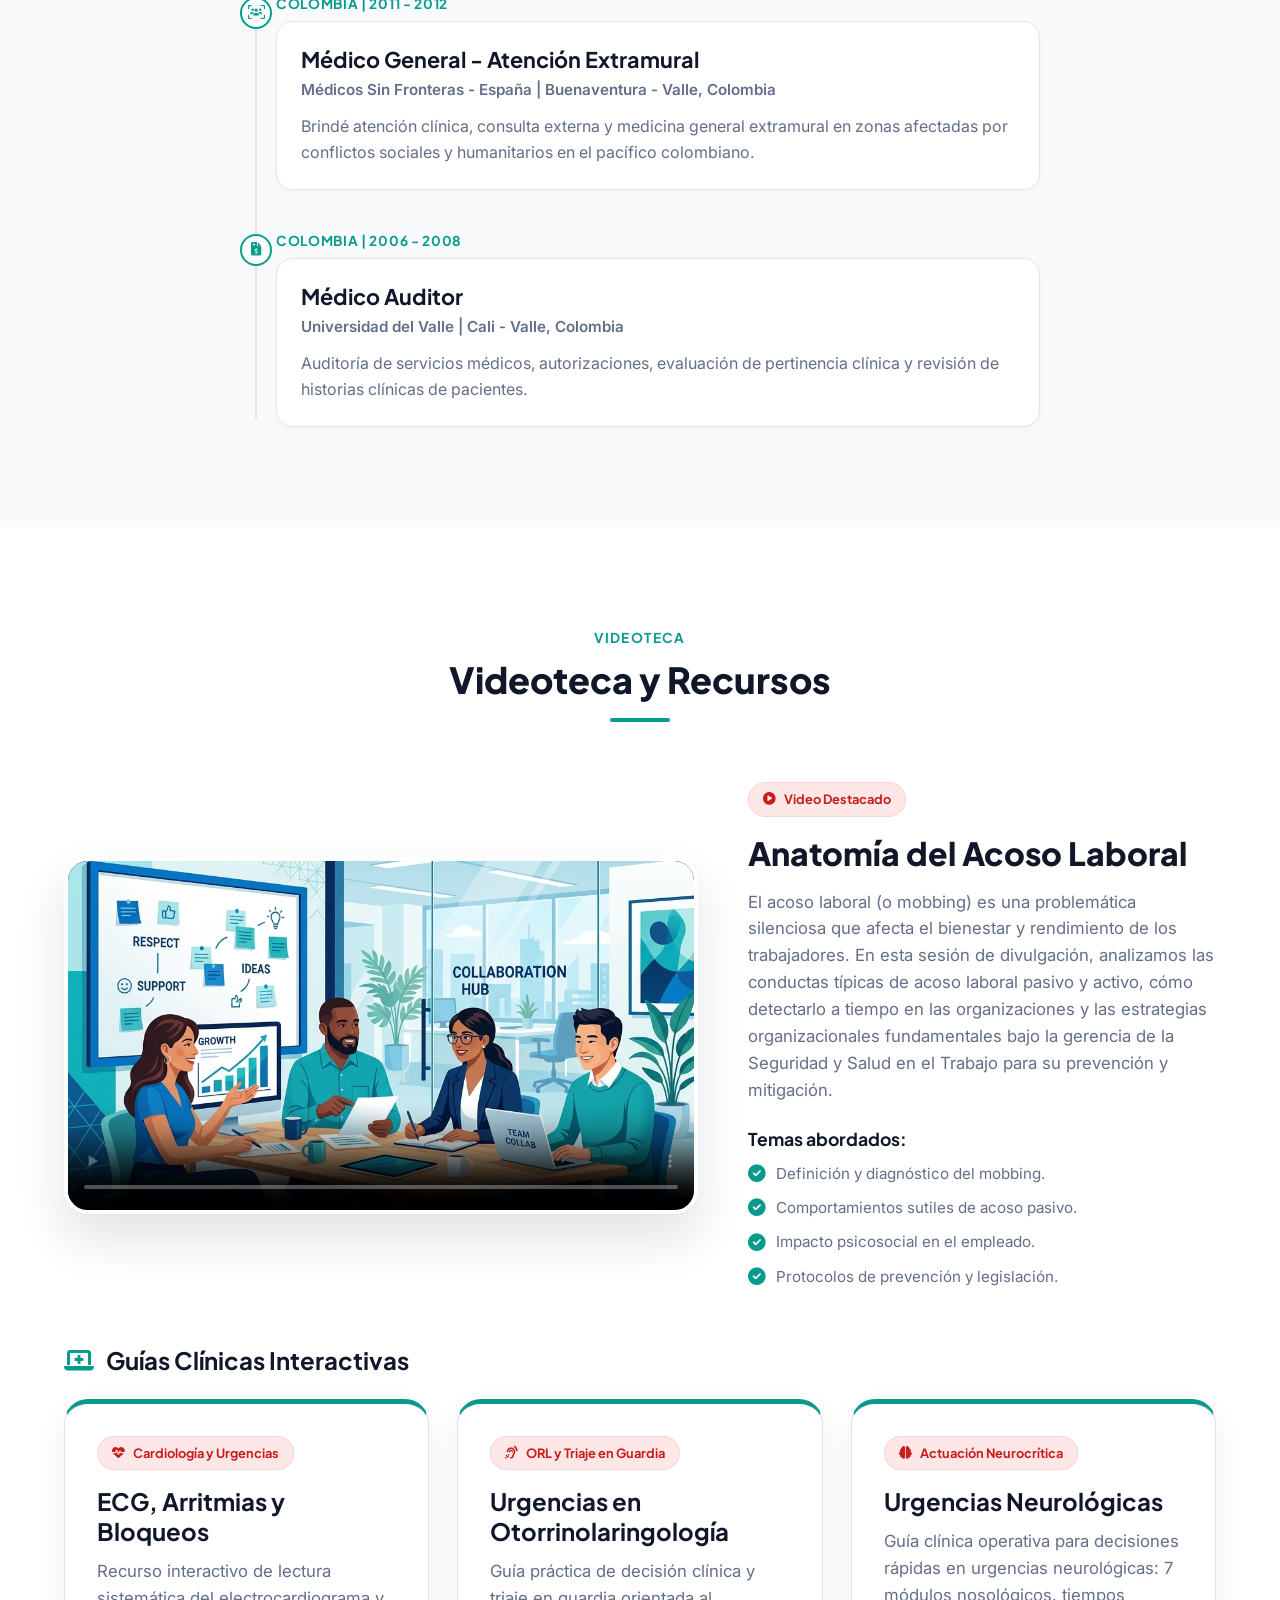
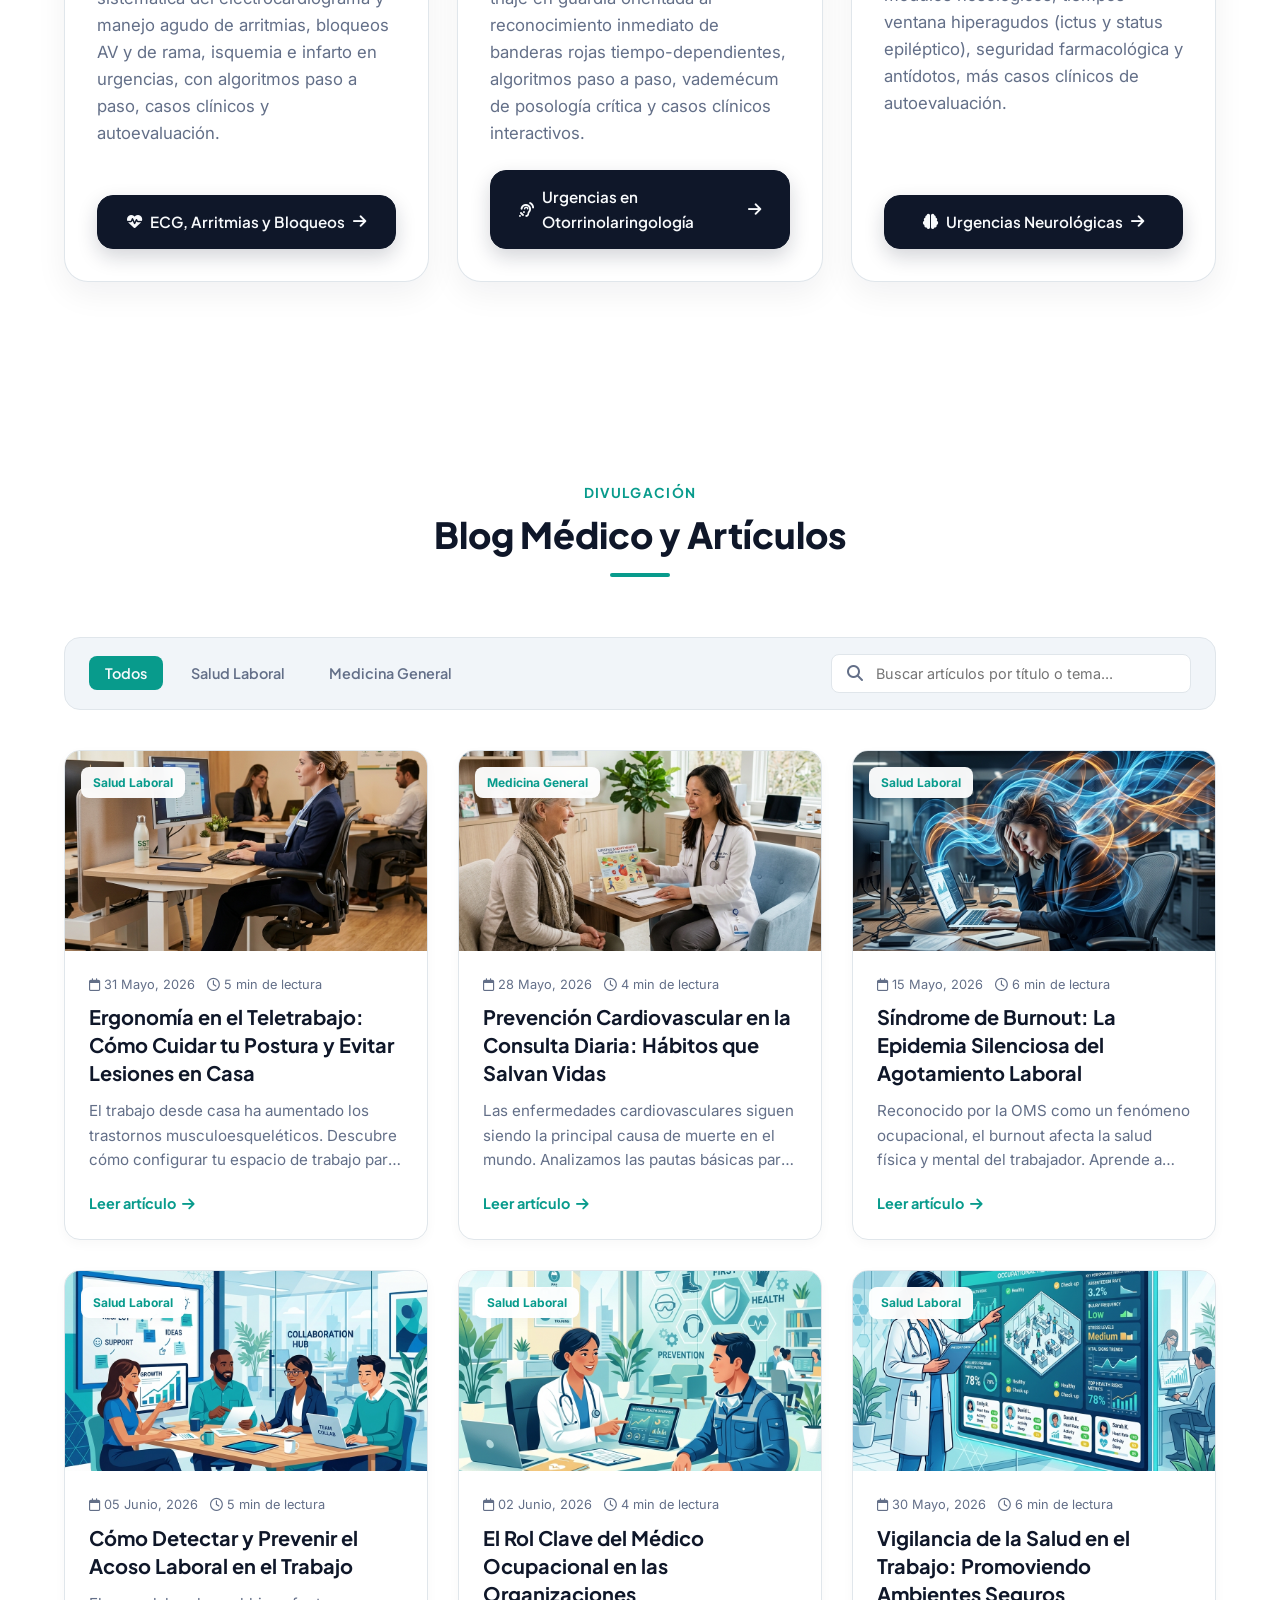
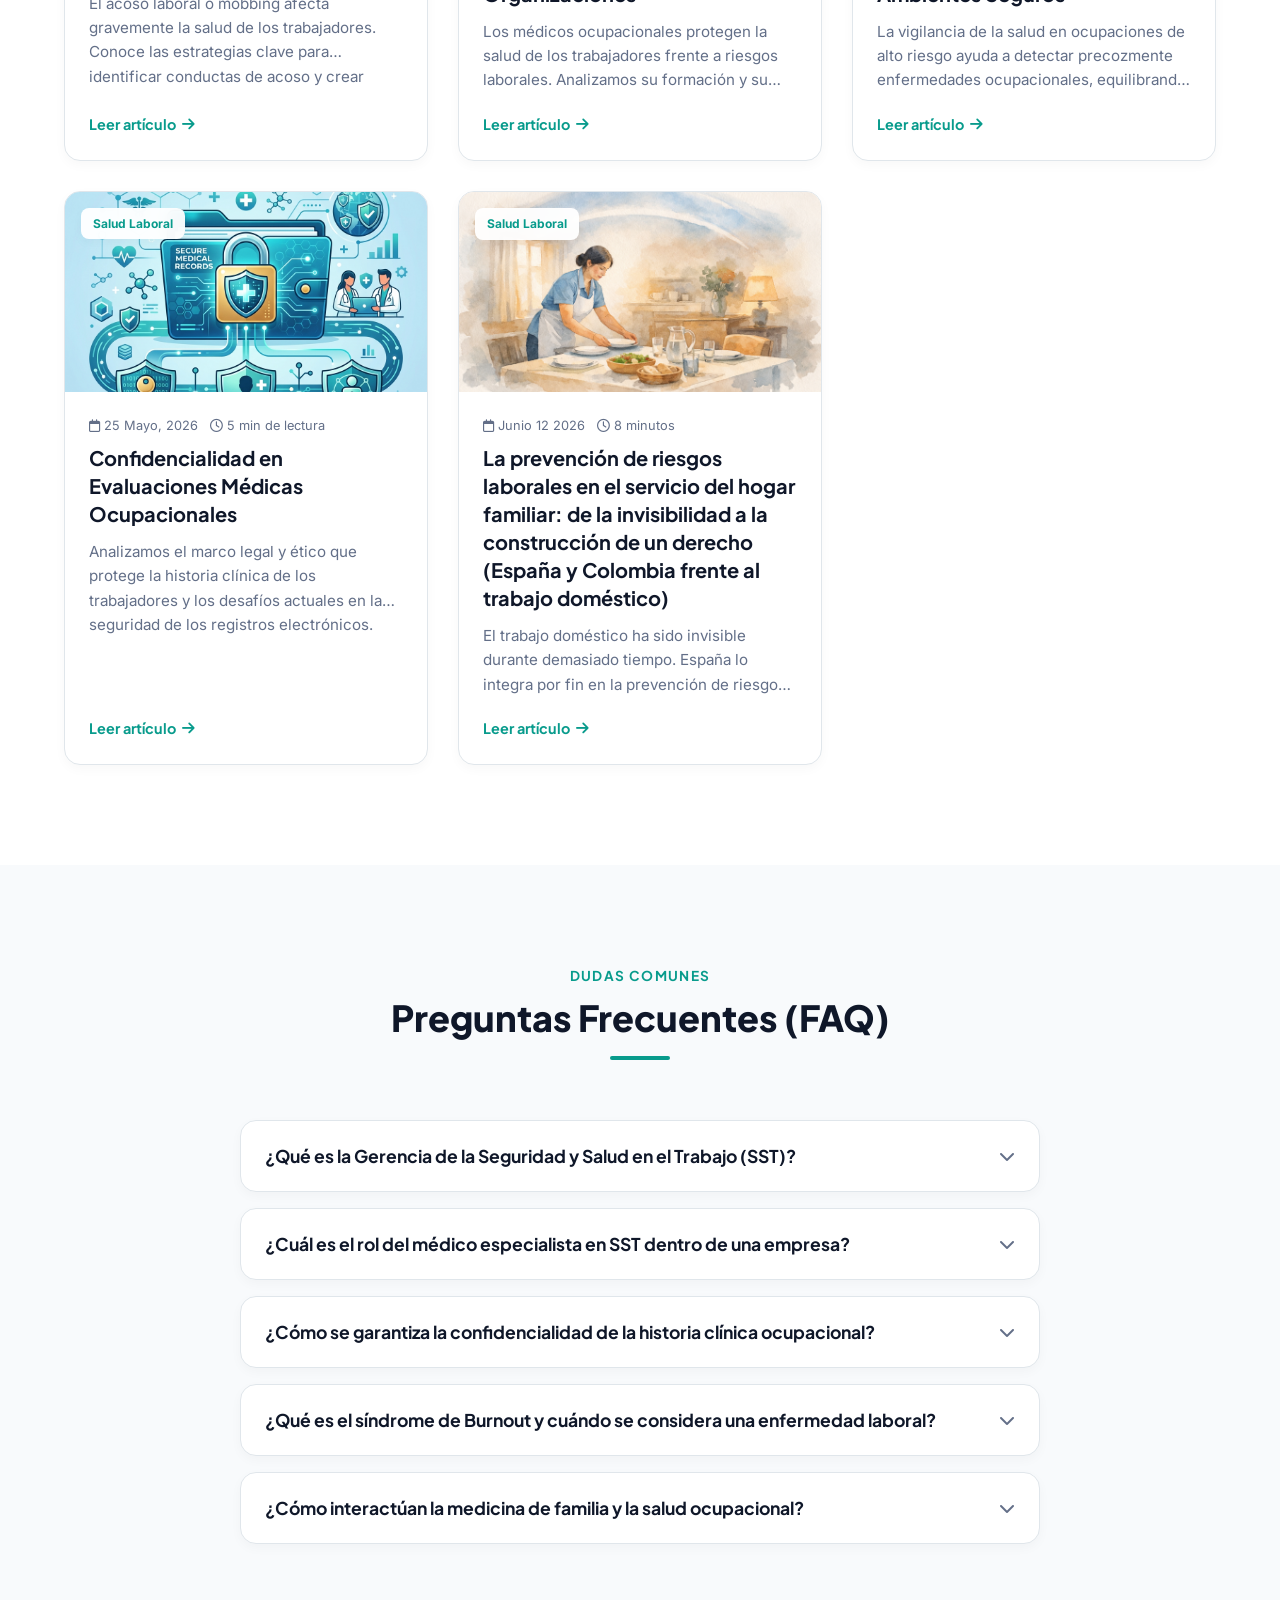
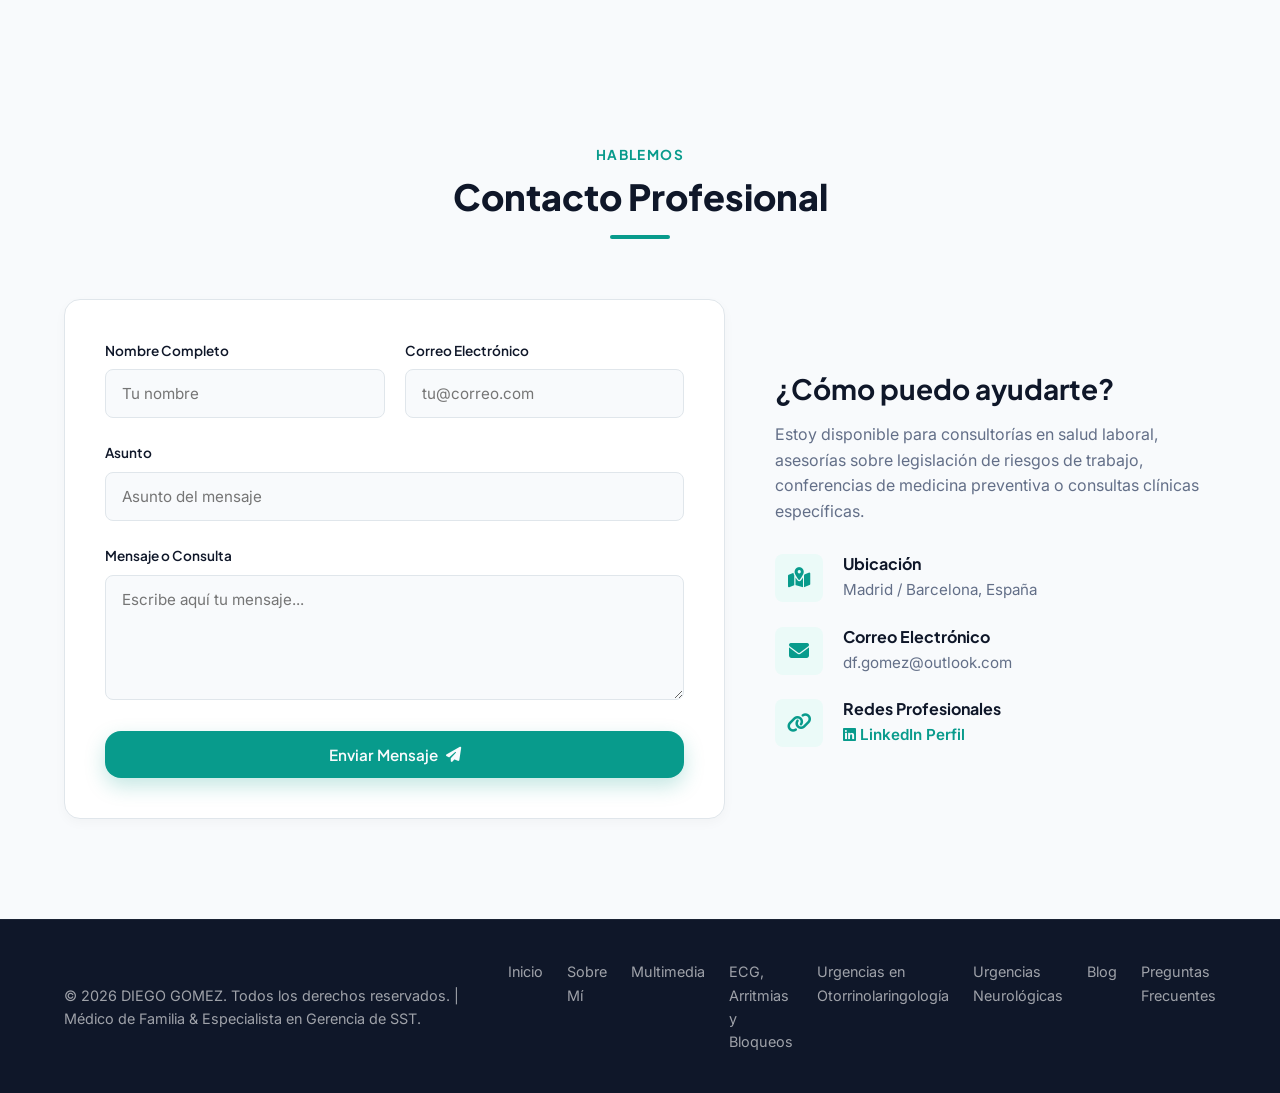
==== commit f6bcd30c: "Add files via upload Guía sobre la presentación y el maneo de las urgencias neurológicas." ====
--- a/index.html
+++ b/index.html
@@ -68,6 +68,9 @@
           <a href="urgencias-otorrinolaringologia.html" class="btn btn-ecg">
             <i class="fa-solid fa-ear-listen"></i> Urgencias en Otorrinolaringología
           </a>
+          <a href="urgencias-neurologicas.html" class="btn btn-ecg">
+            <i class="fa-solid fa-brain"></i> Urgencias Neurológicas
+          </a>
         </div>
       </div>
       
@@ -318,6 +321,20 @@
               </a>
             </div>
           </div>
+
+          <div class="interactive-resource-card">
+            <div class="resource-info">
+              <span class="video-badge"><i class="fa-solid fa-brain"></i> Actuación Neurocrítica</span>
+              <h3>Urgencias Neurológicas</h3>
+              <p class="video-desc">Guía clínica operativa para decisiones rápidas en urgencias neurológicas: 7 módulos nosológicos, tiempos ventana hiperagudos (ictus y status epiléptico), seguridad farmacológica y antídotos, más casos clínicos de autoevaluación.</p>
+            </div>
+            <div class="resource-action">
+              <a href="urgencias-neurologicas.html" class="btn btn-ecg">
+                <i class="fa-solid fa-brain"></i> Urgencias Neurológicas
+                <i class="fa-solid fa-arrow-right"></i>
+              </a>
+            </div>
+          </div>
         </div>
       </div>
     </div>
@@ -490,6 +507,7 @@
         <a href="#multimedia">Multimedia</a>
         <a href="ecg-arritmias.html">ECG, Arritmias y Bloqueos</a>
         <a href="urgencias-otorrinolaringologia.html">Urgencias en Otorrinolaringología</a>
+        <a href="urgencias-neurologicas.html">Urgencias Neurológicas</a>
         <a href="#blog">Blog</a>
         <a href="#faq">Preguntas Frecuentes</a>
       </div>
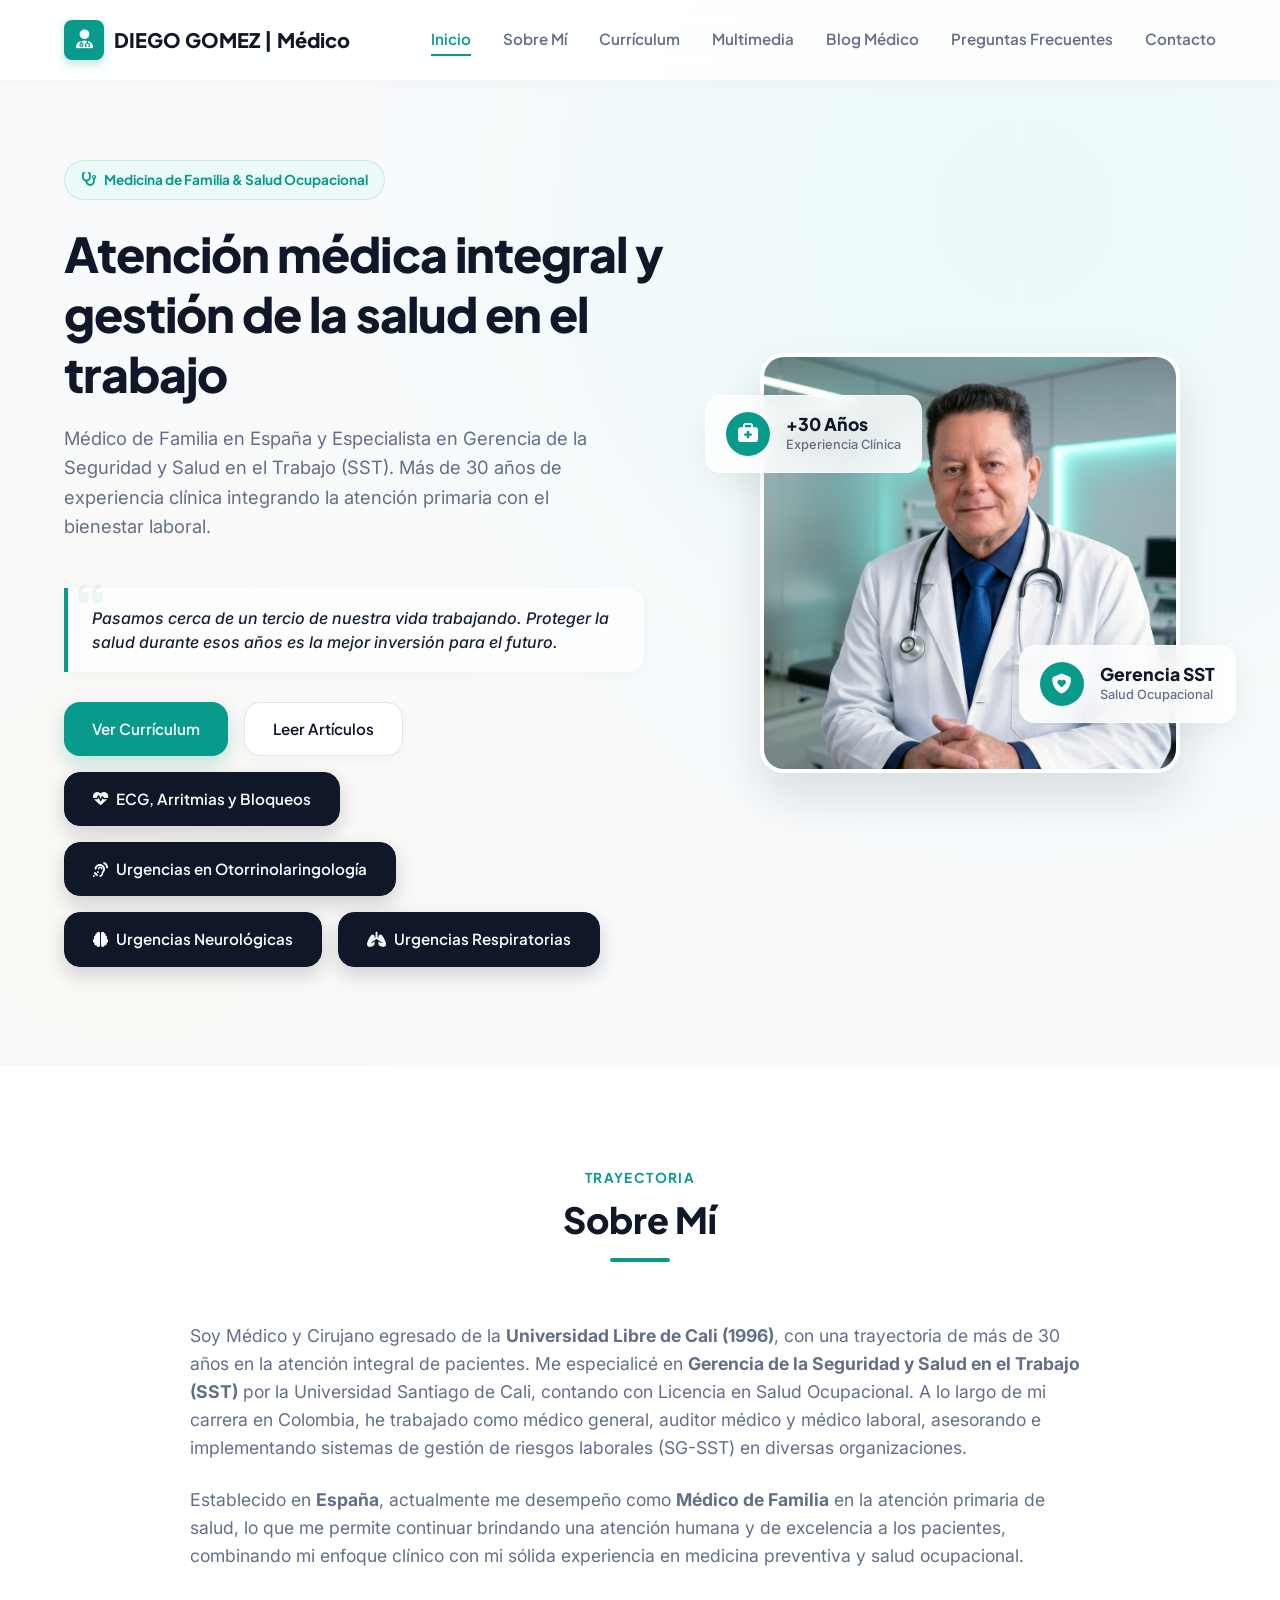
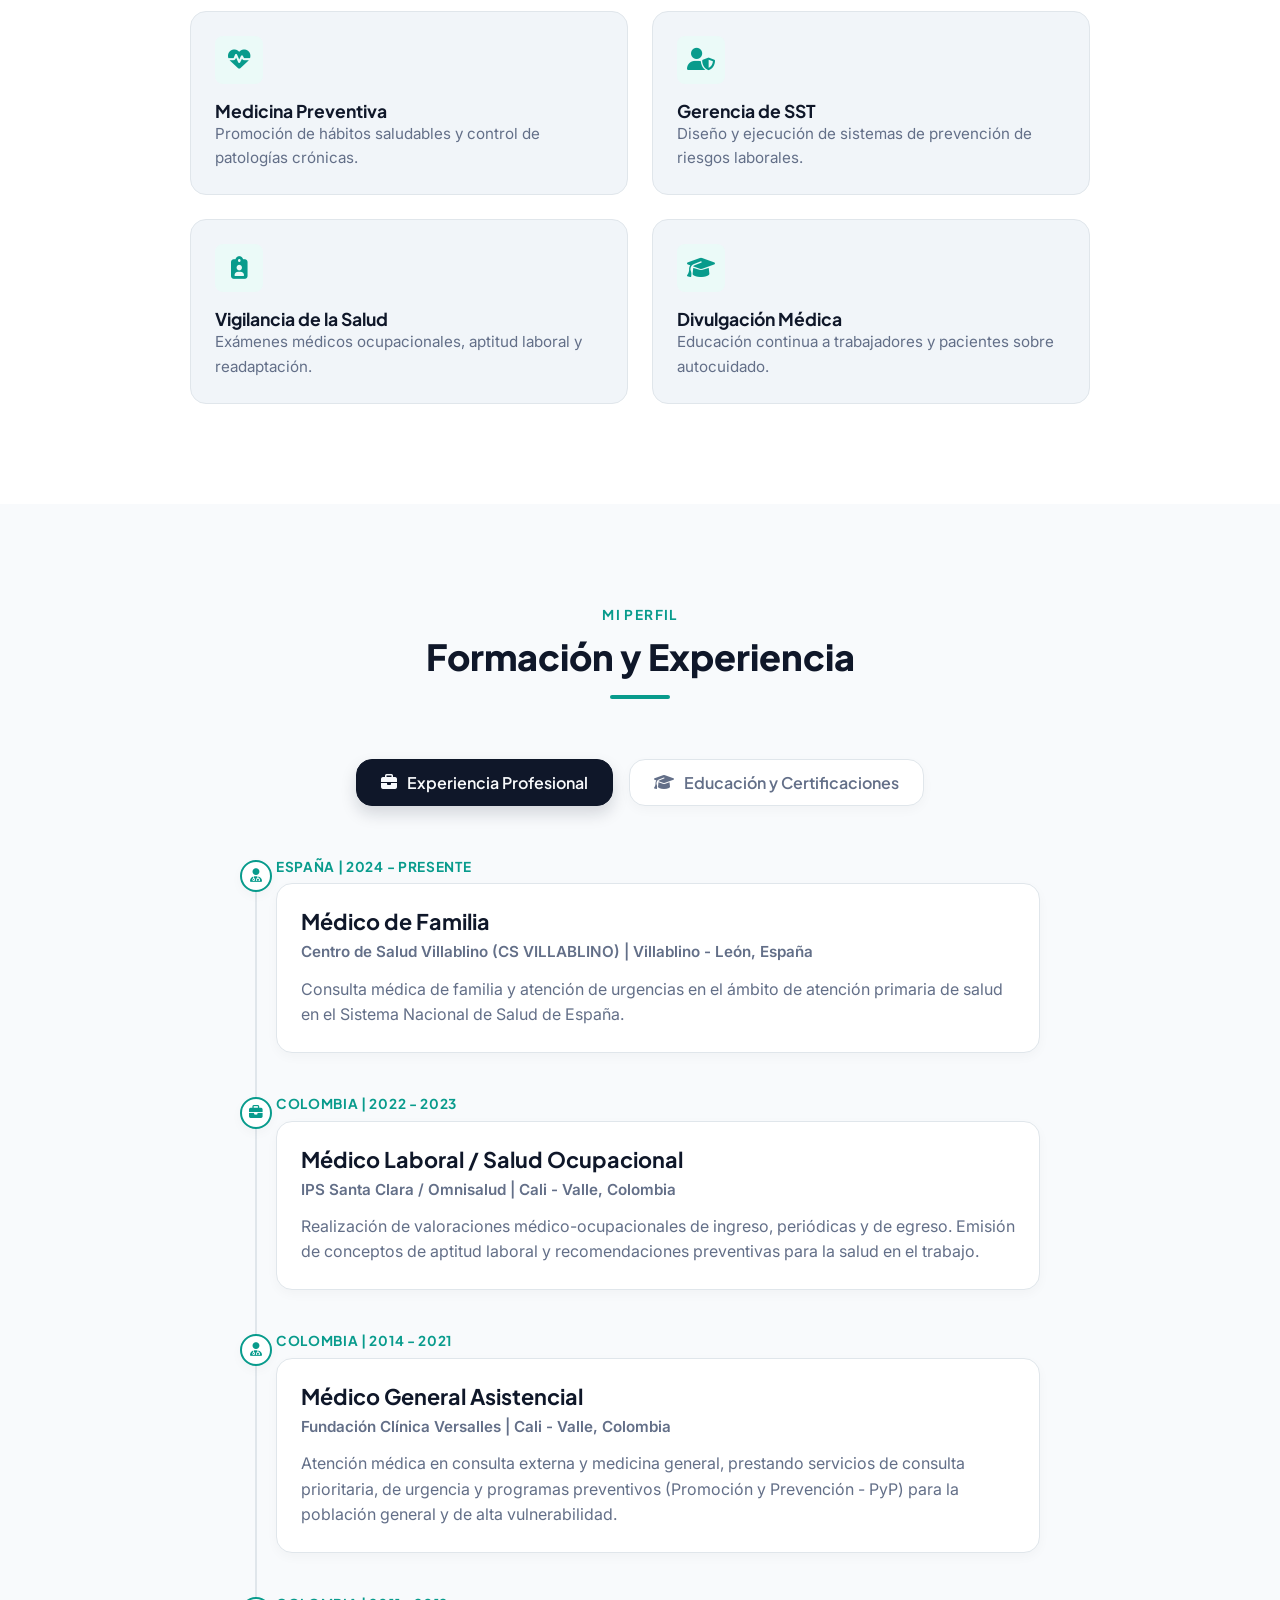
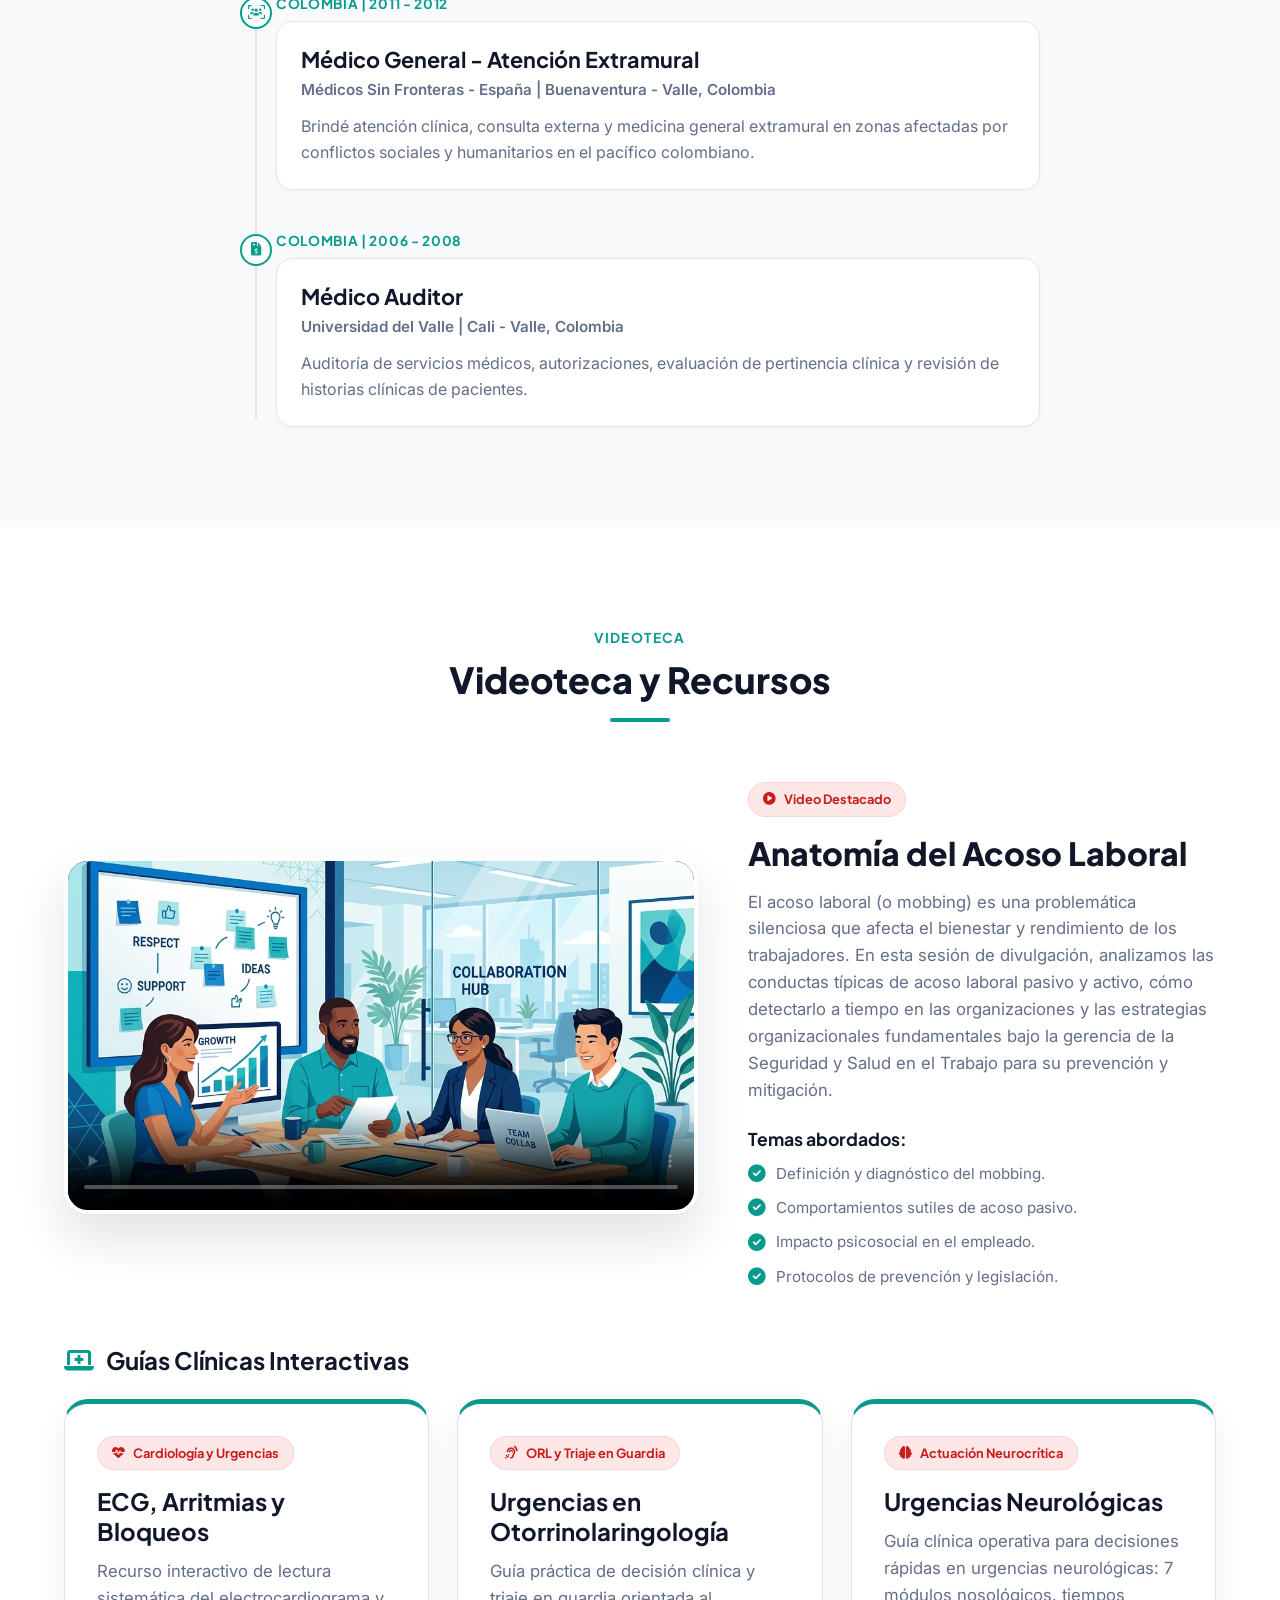
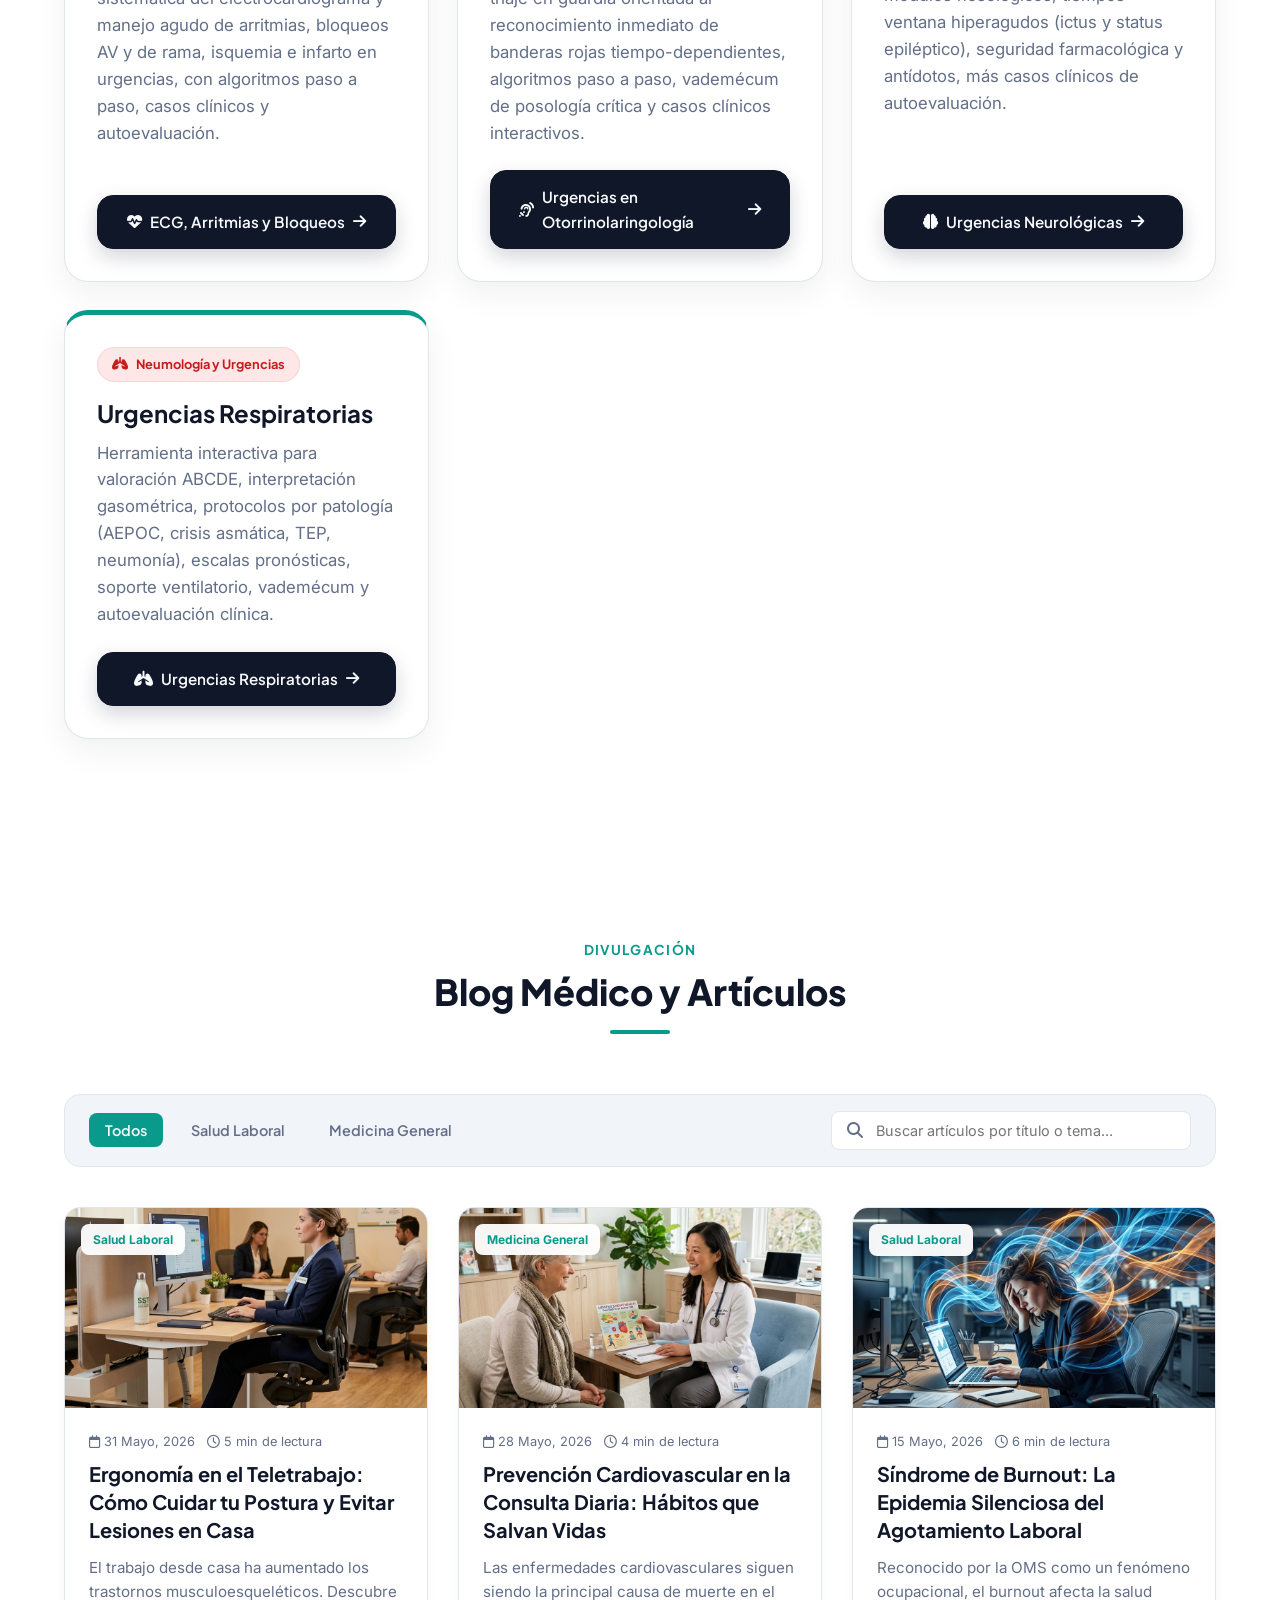
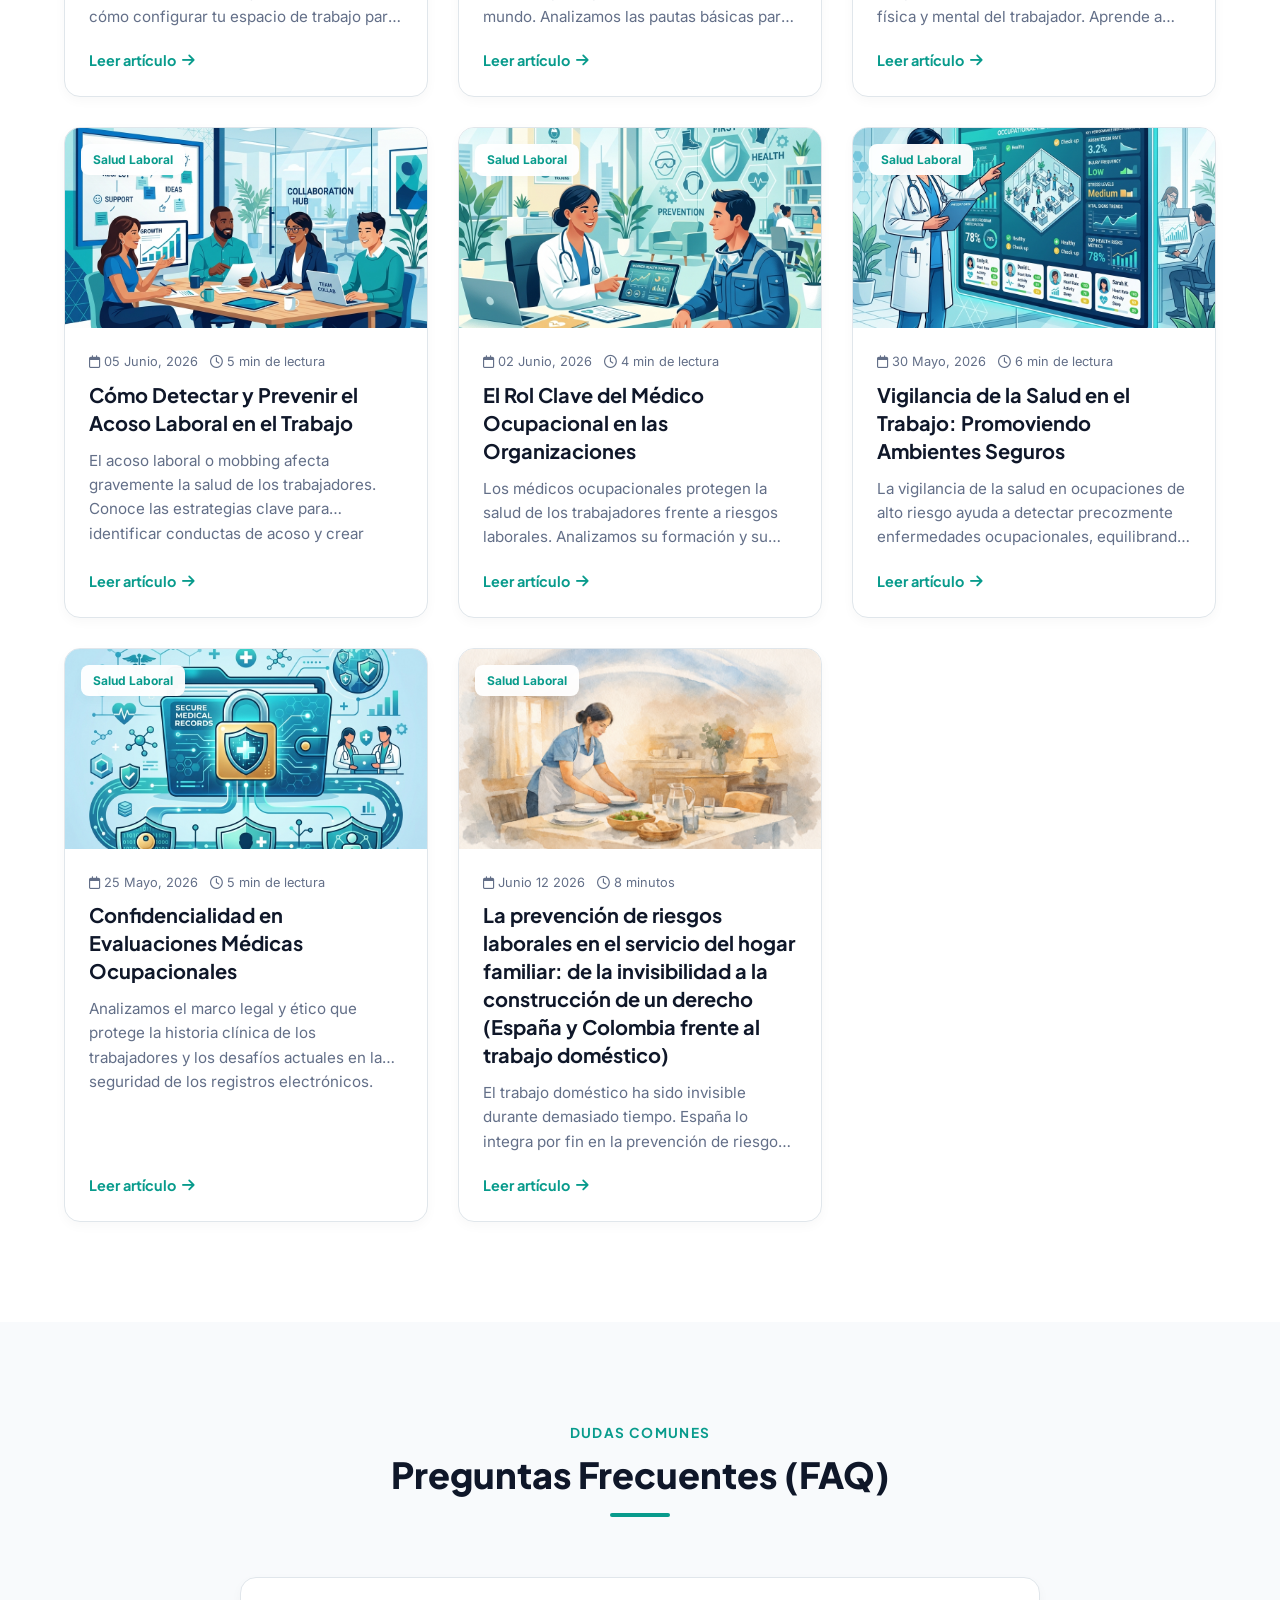
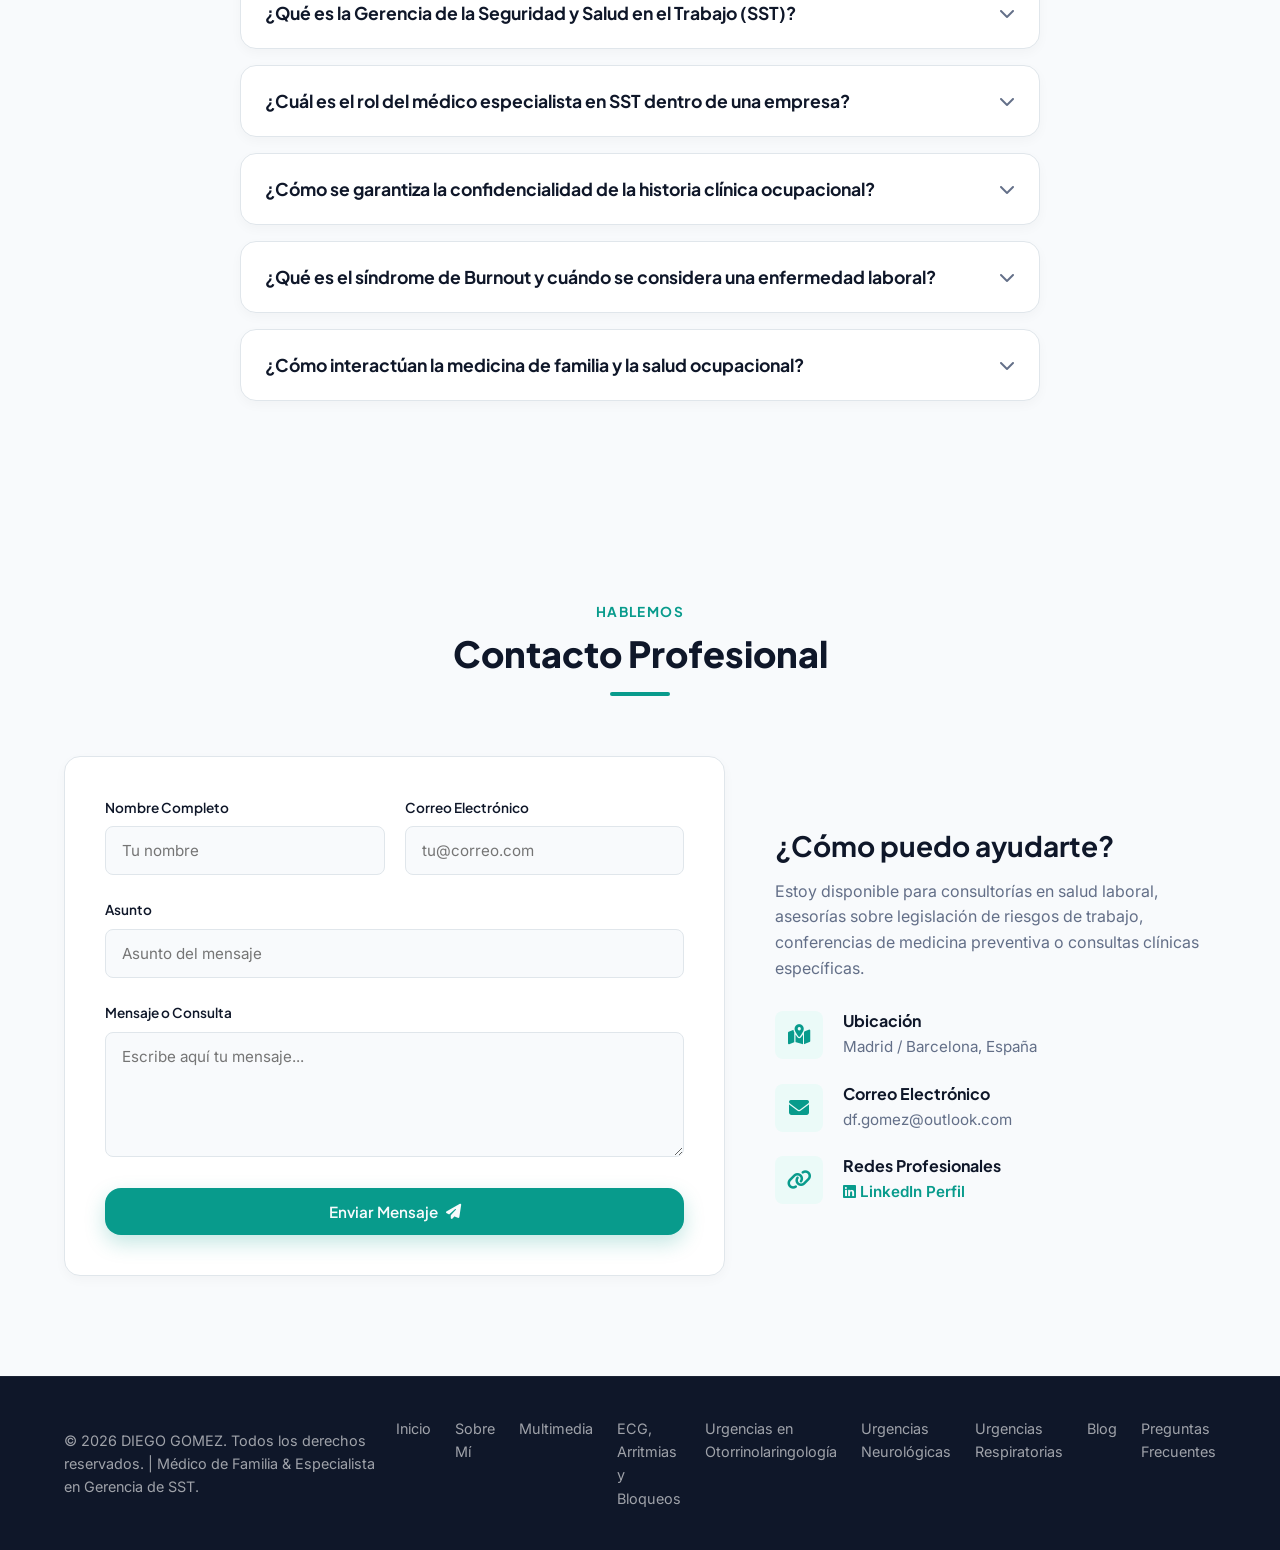
==== commit dde8d6e1: "Add files via upload" ====
--- a/index.html
+++ b/index.html
@@ -71,6 +71,9 @@
           <a href="urgencias-neurologicas.html" class="btn btn-ecg">
             <i class="fa-solid fa-brain"></i> Urgencias Neurológicas
           </a>
+          <a href="urgencias-respiratorias.html" class="btn btn-ecg">
+            <i class="fa-solid fa-lungs"></i> Urgencias Respiratorias
+          </a>
         </div>
       </div>
       
@@ -335,6 +338,20 @@
               </a>
             </div>
           </div>
+
+          <div class="interactive-resource-card">
+            <div class="resource-info">
+              <span class="video-badge"><i class="fa-solid fa-lungs"></i> Neumología y Urgencias</span>
+              <h3>Urgencias Respiratorias</h3>
+              <p class="video-desc">Herramienta interactiva para valoración ABCDE, interpretación gasométrica, protocolos por patología (AEPOC, crisis asmática, TEP, neumonía), escalas pronósticas, soporte ventilatorio, vademécum y autoevaluación clínica.</p>
+            </div>
+            <div class="resource-action">
+              <a href="urgencias-respiratorias.html" class="btn btn-ecg">
+                <i class="fa-solid fa-lungs"></i> Urgencias Respiratorias
+                <i class="fa-solid fa-arrow-right"></i>
+              </a>
+            </div>
+          </div>
         </div>
       </div>
     </div>
@@ -508,6 +525,7 @@
         <a href="ecg-arritmias.html">ECG, Arritmias y Bloqueos</a>
         <a href="urgencias-otorrinolaringologia.html">Urgencias en Otorrinolaringología</a>
         <a href="urgencias-neurologicas.html">Urgencias Neurológicas</a>
+        <a href="urgencias-respiratorias.html">Urgencias Respiratorias</a>
         <a href="#blog">Blog</a>
         <a href="#faq">Preguntas Frecuentes</a>
       </div>
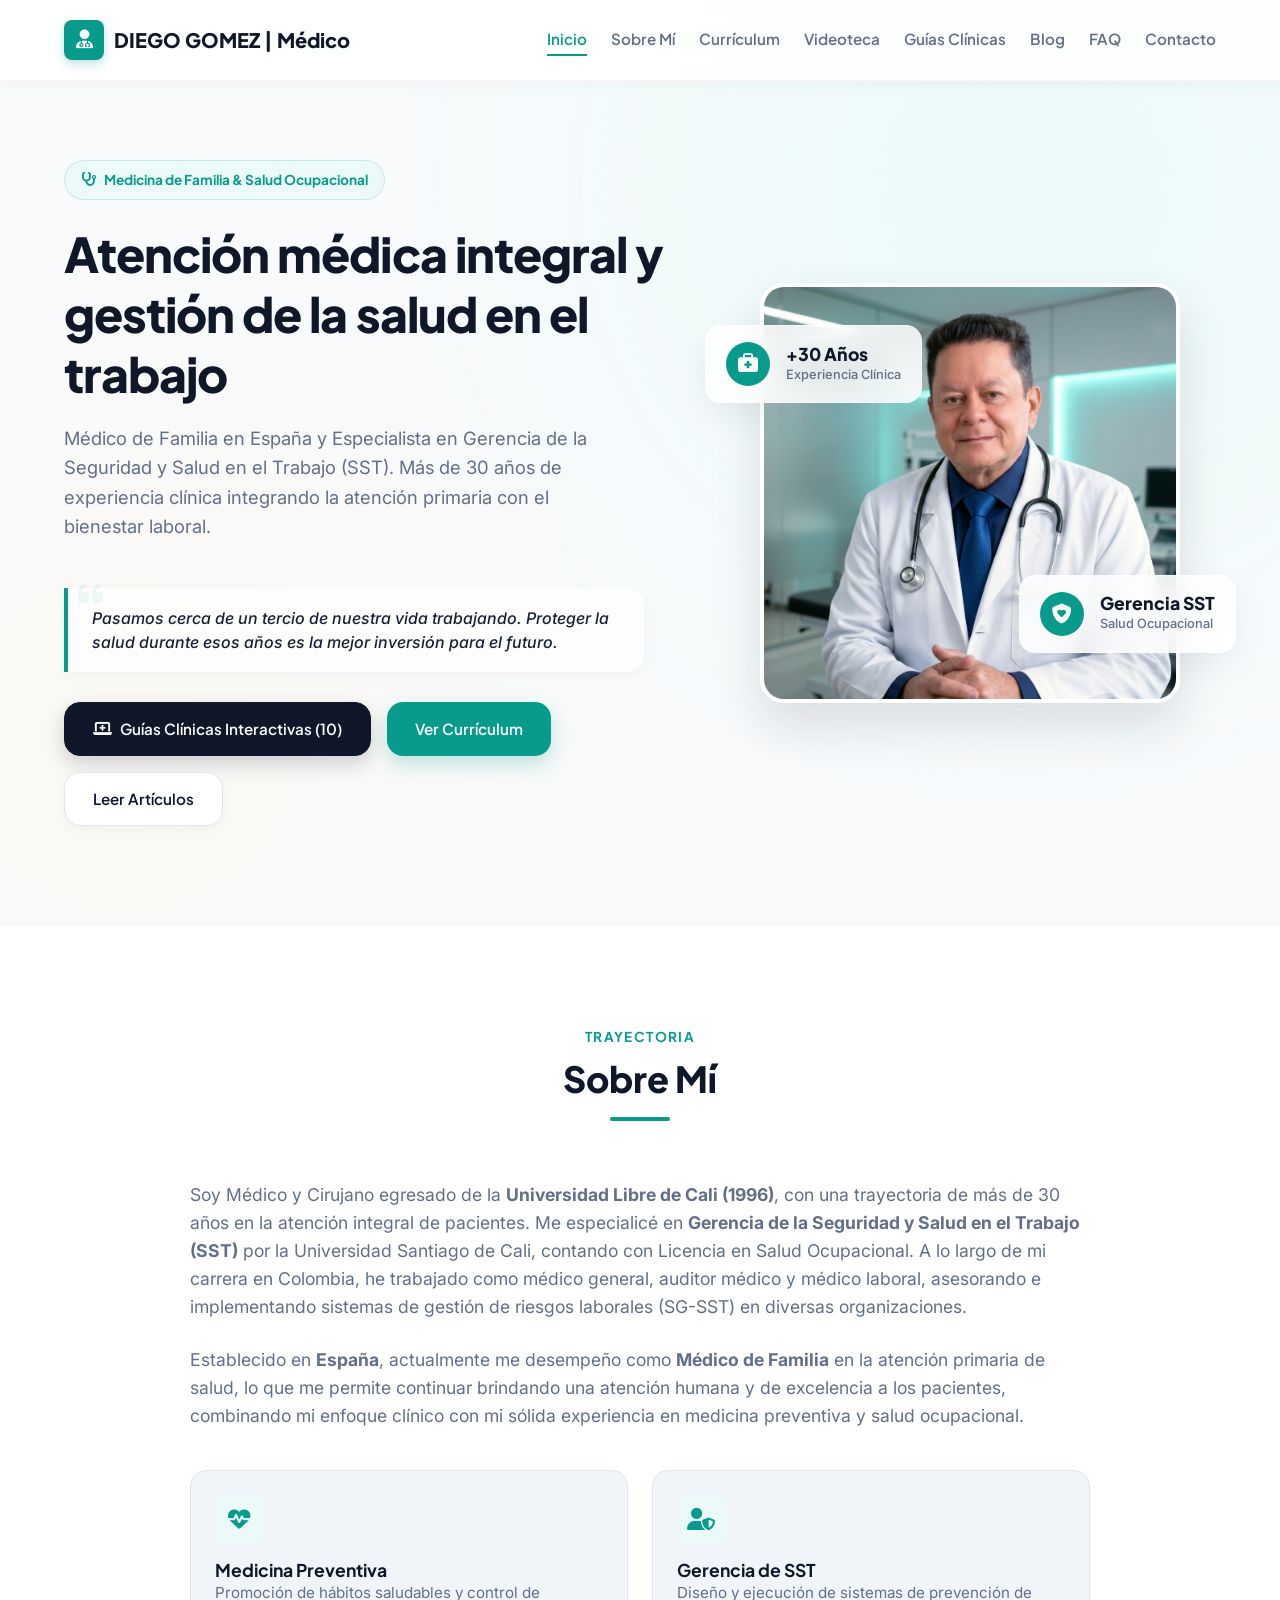
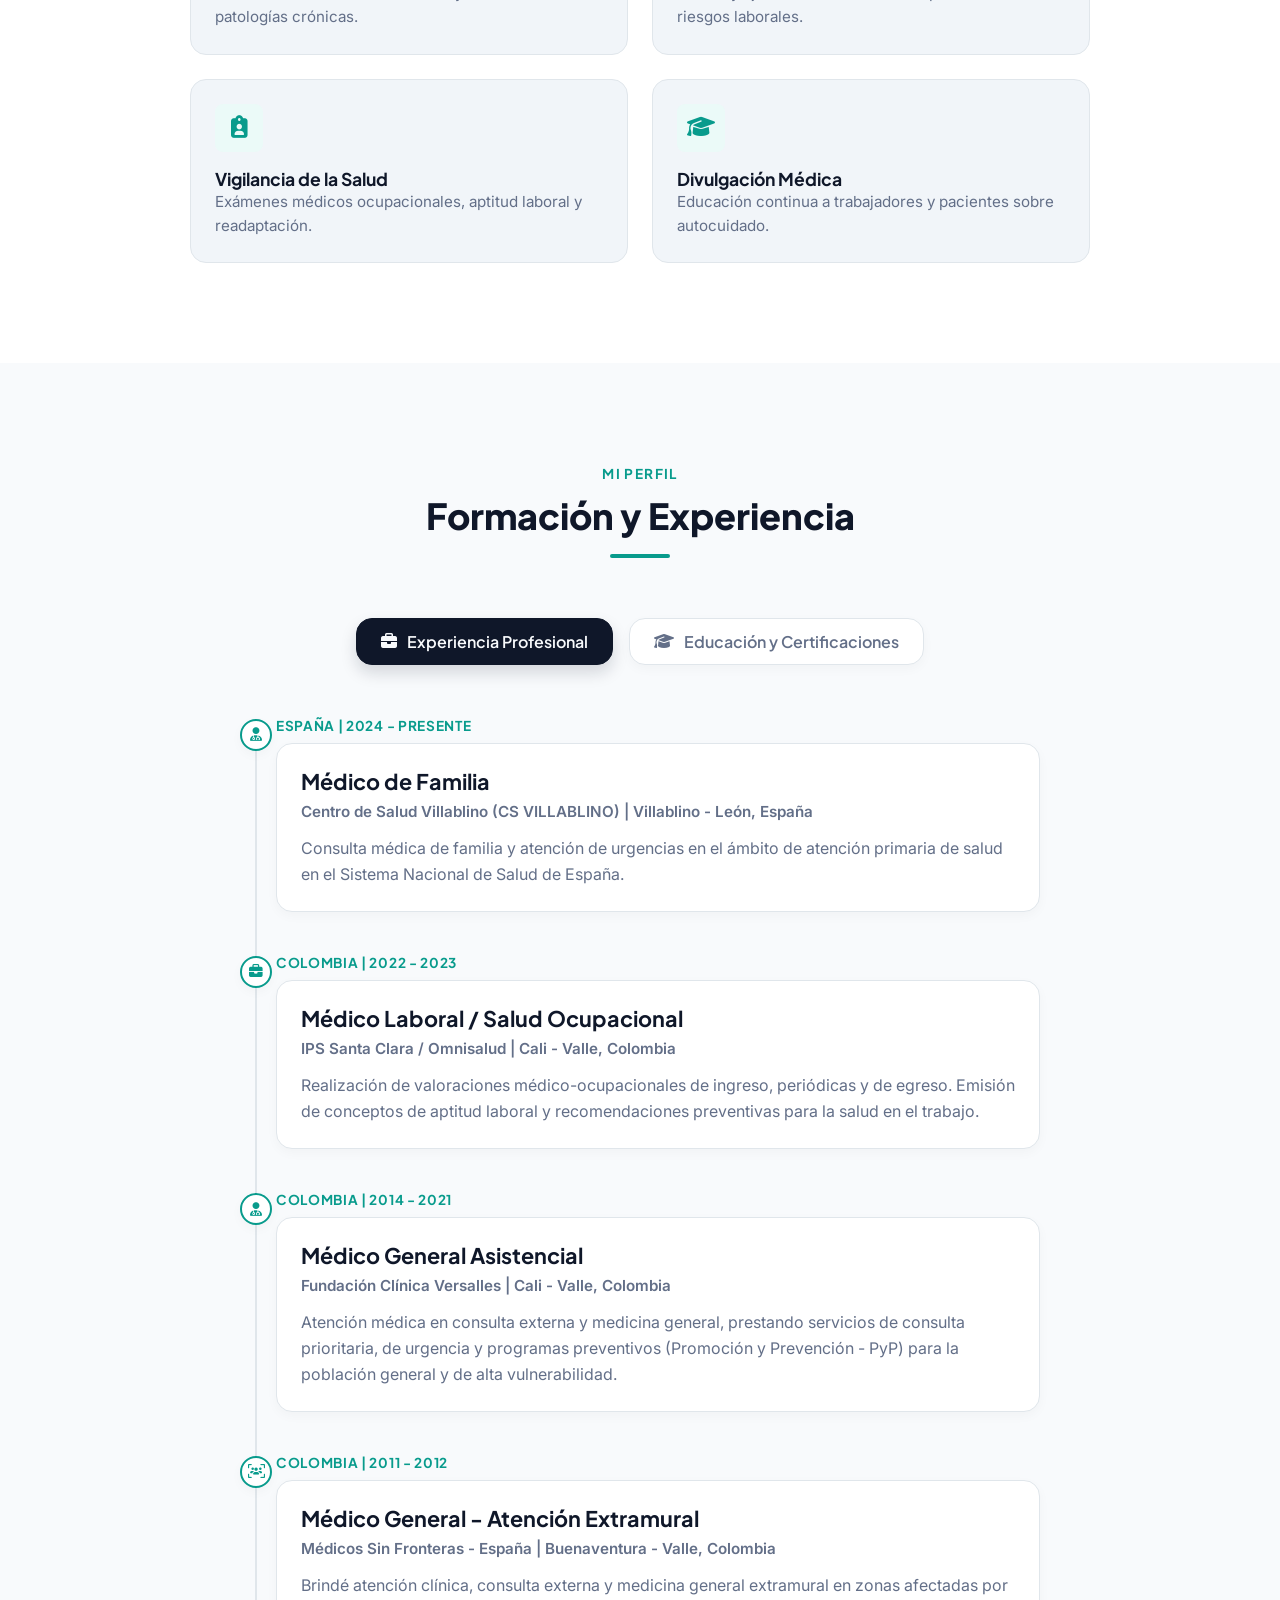
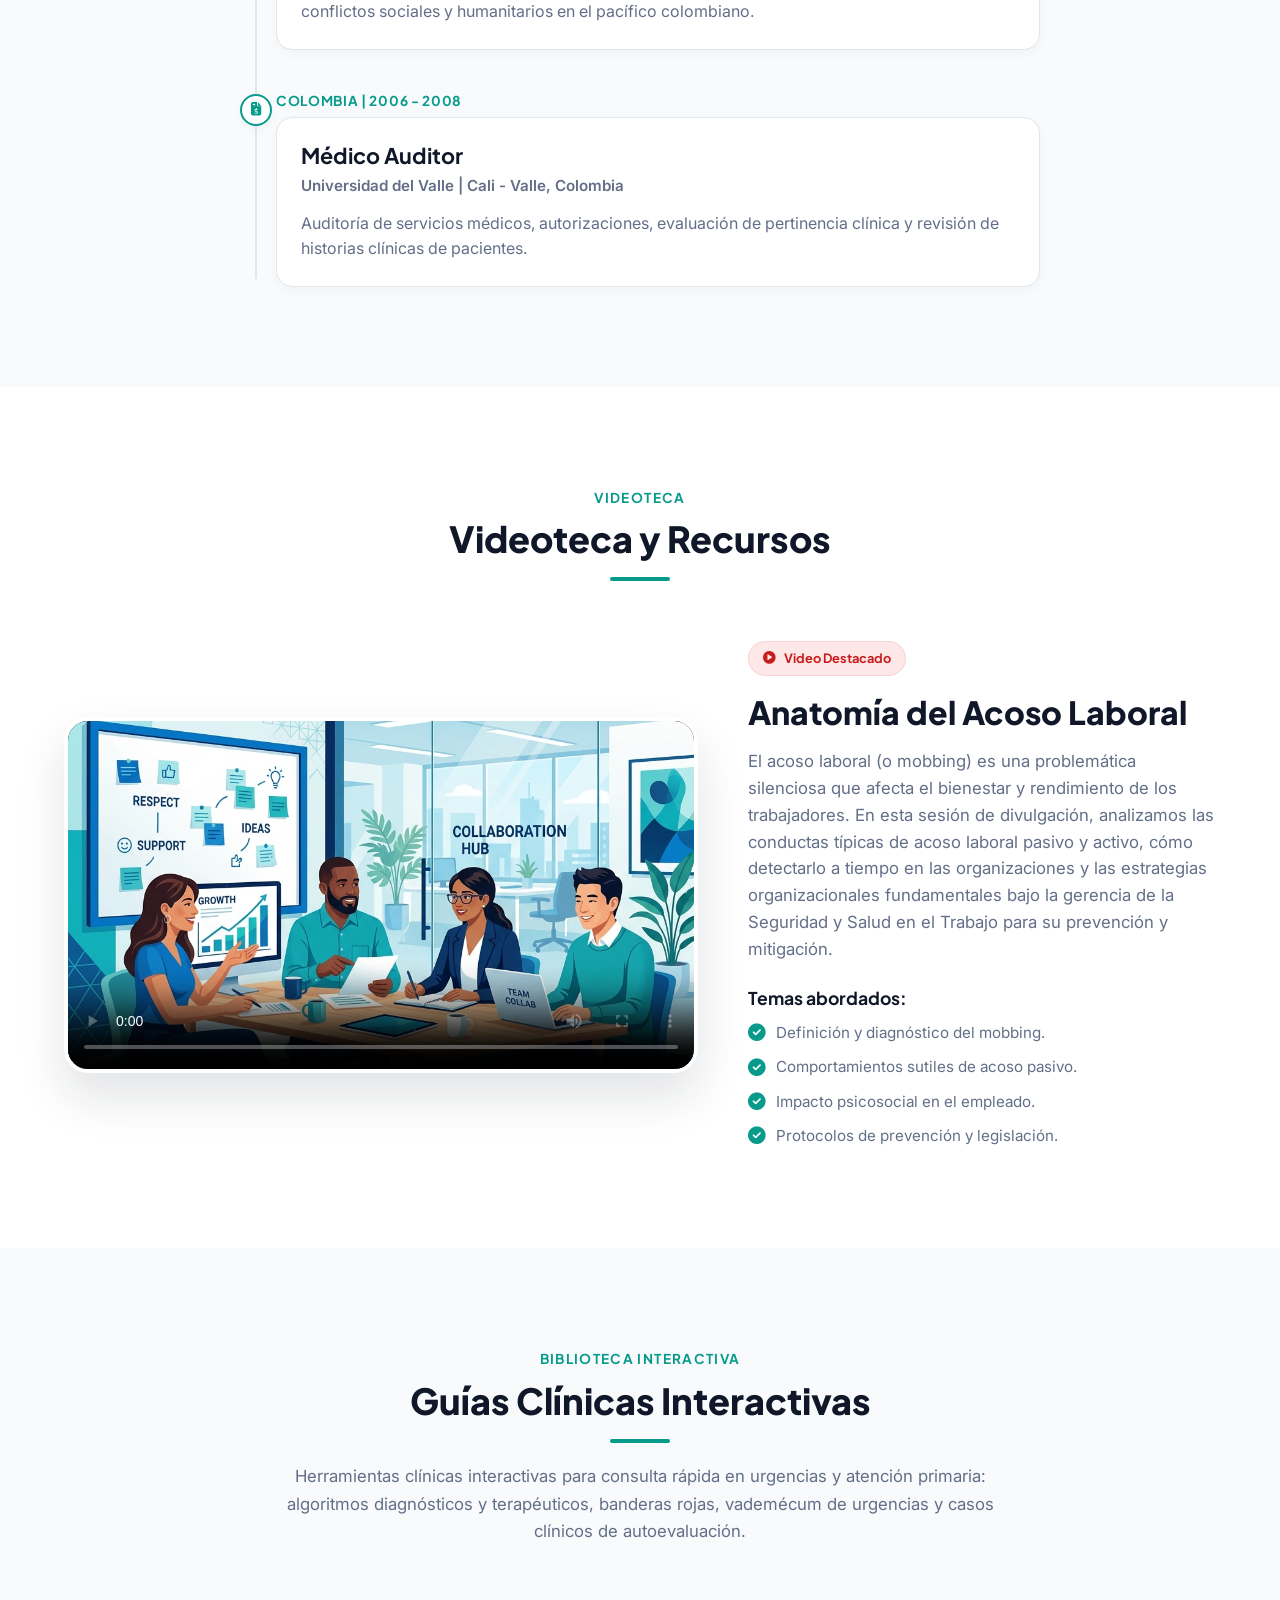
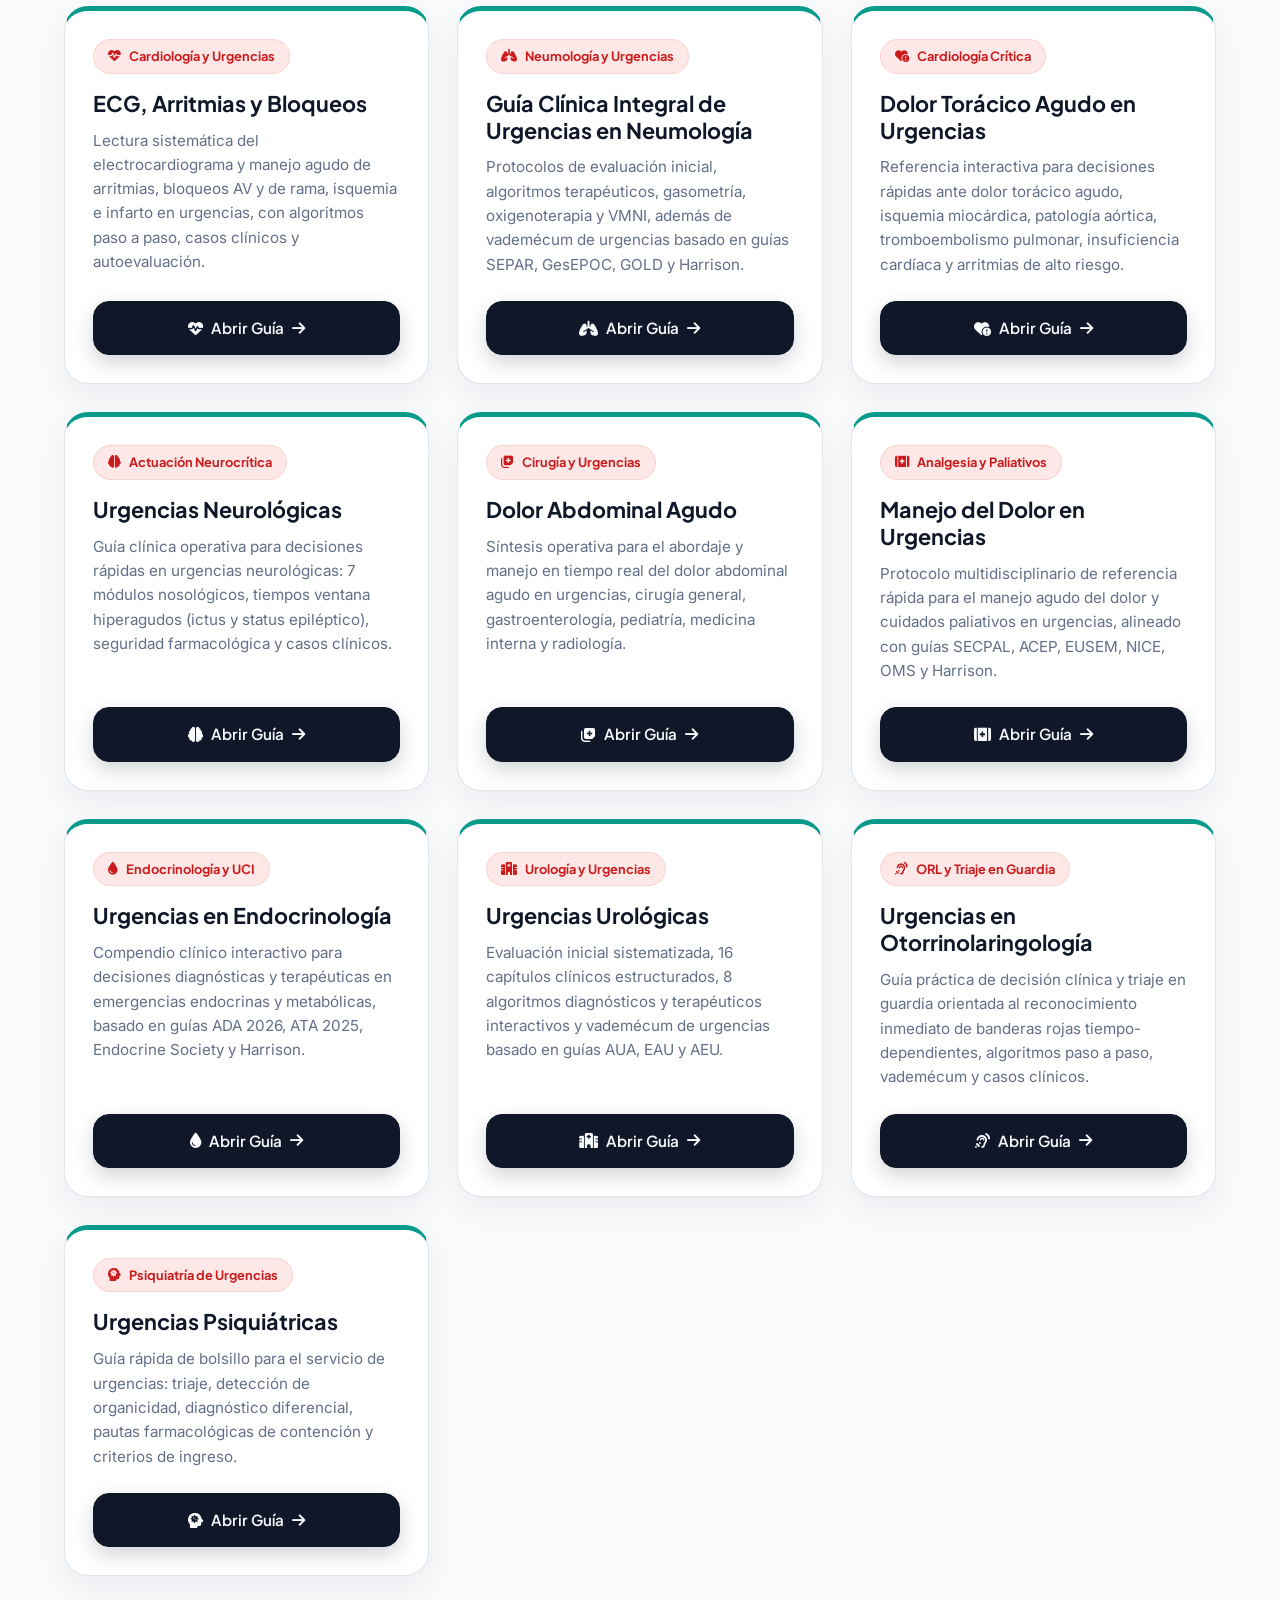
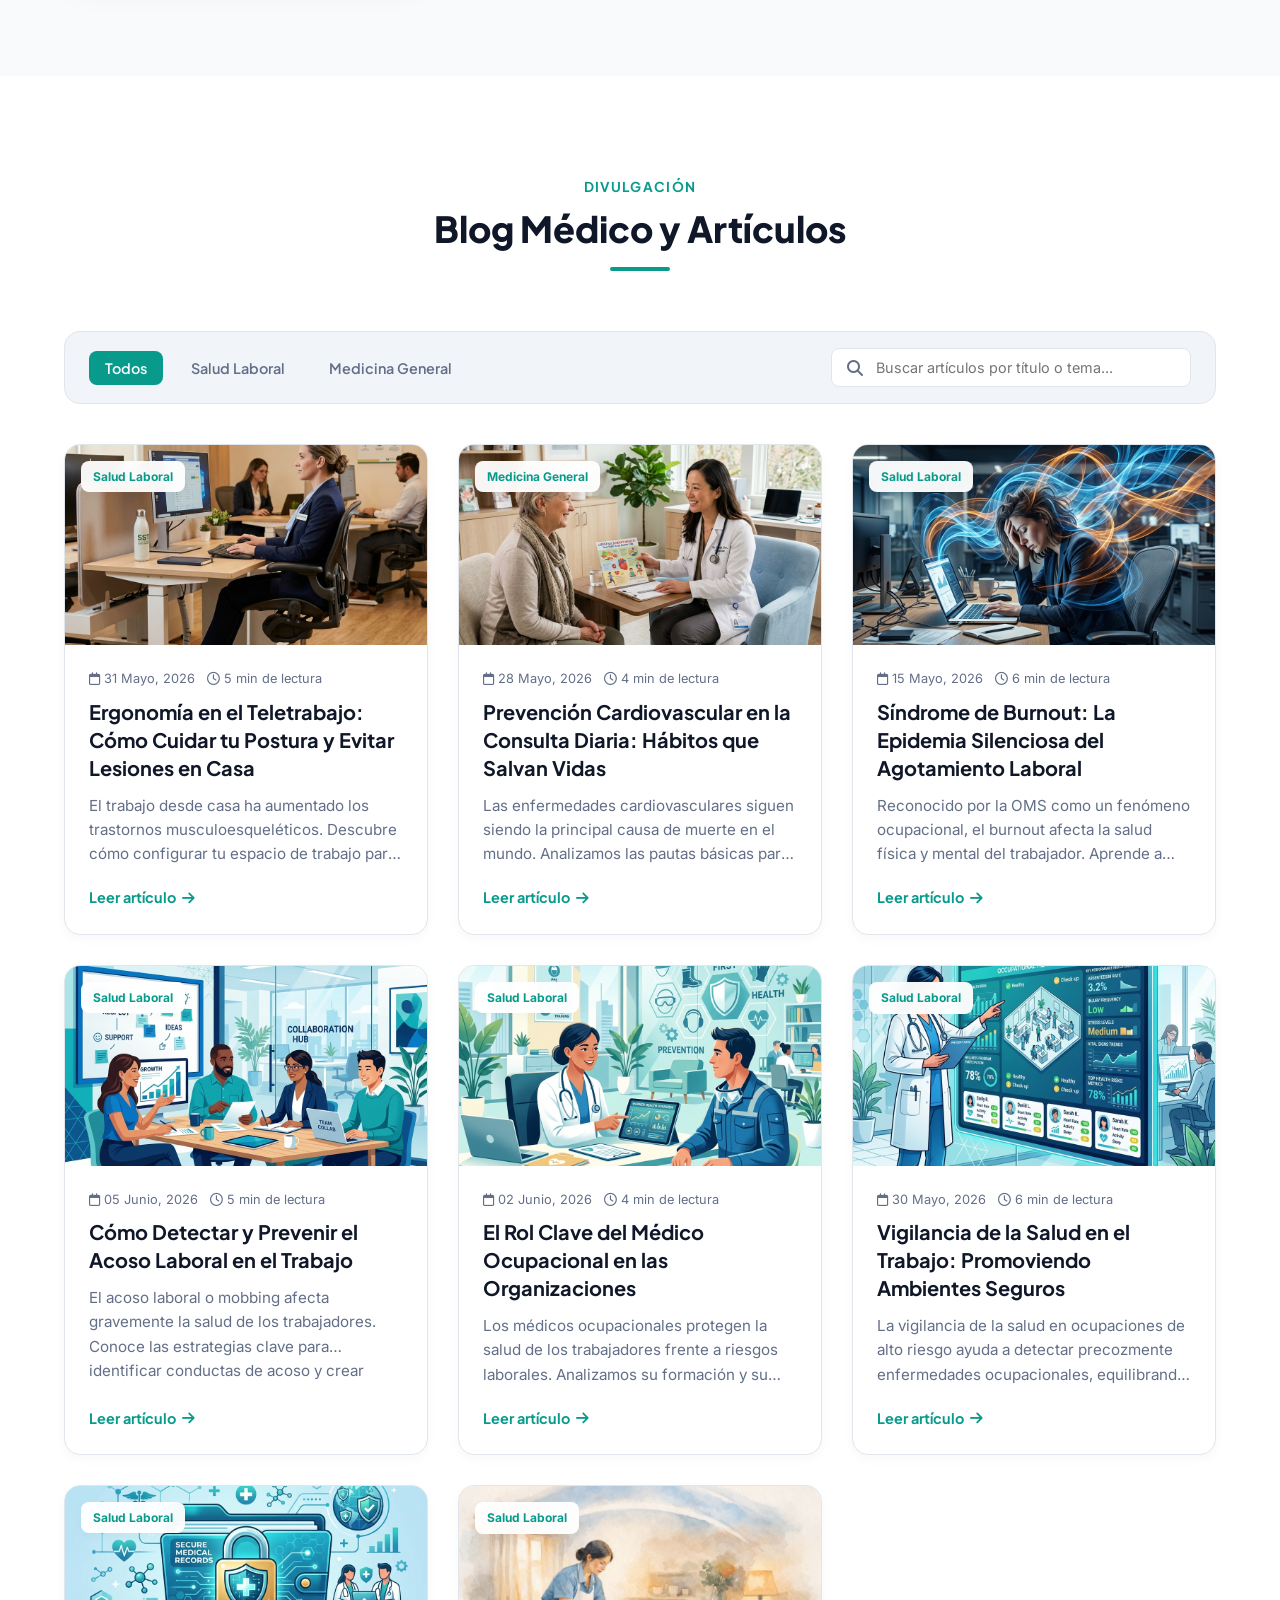
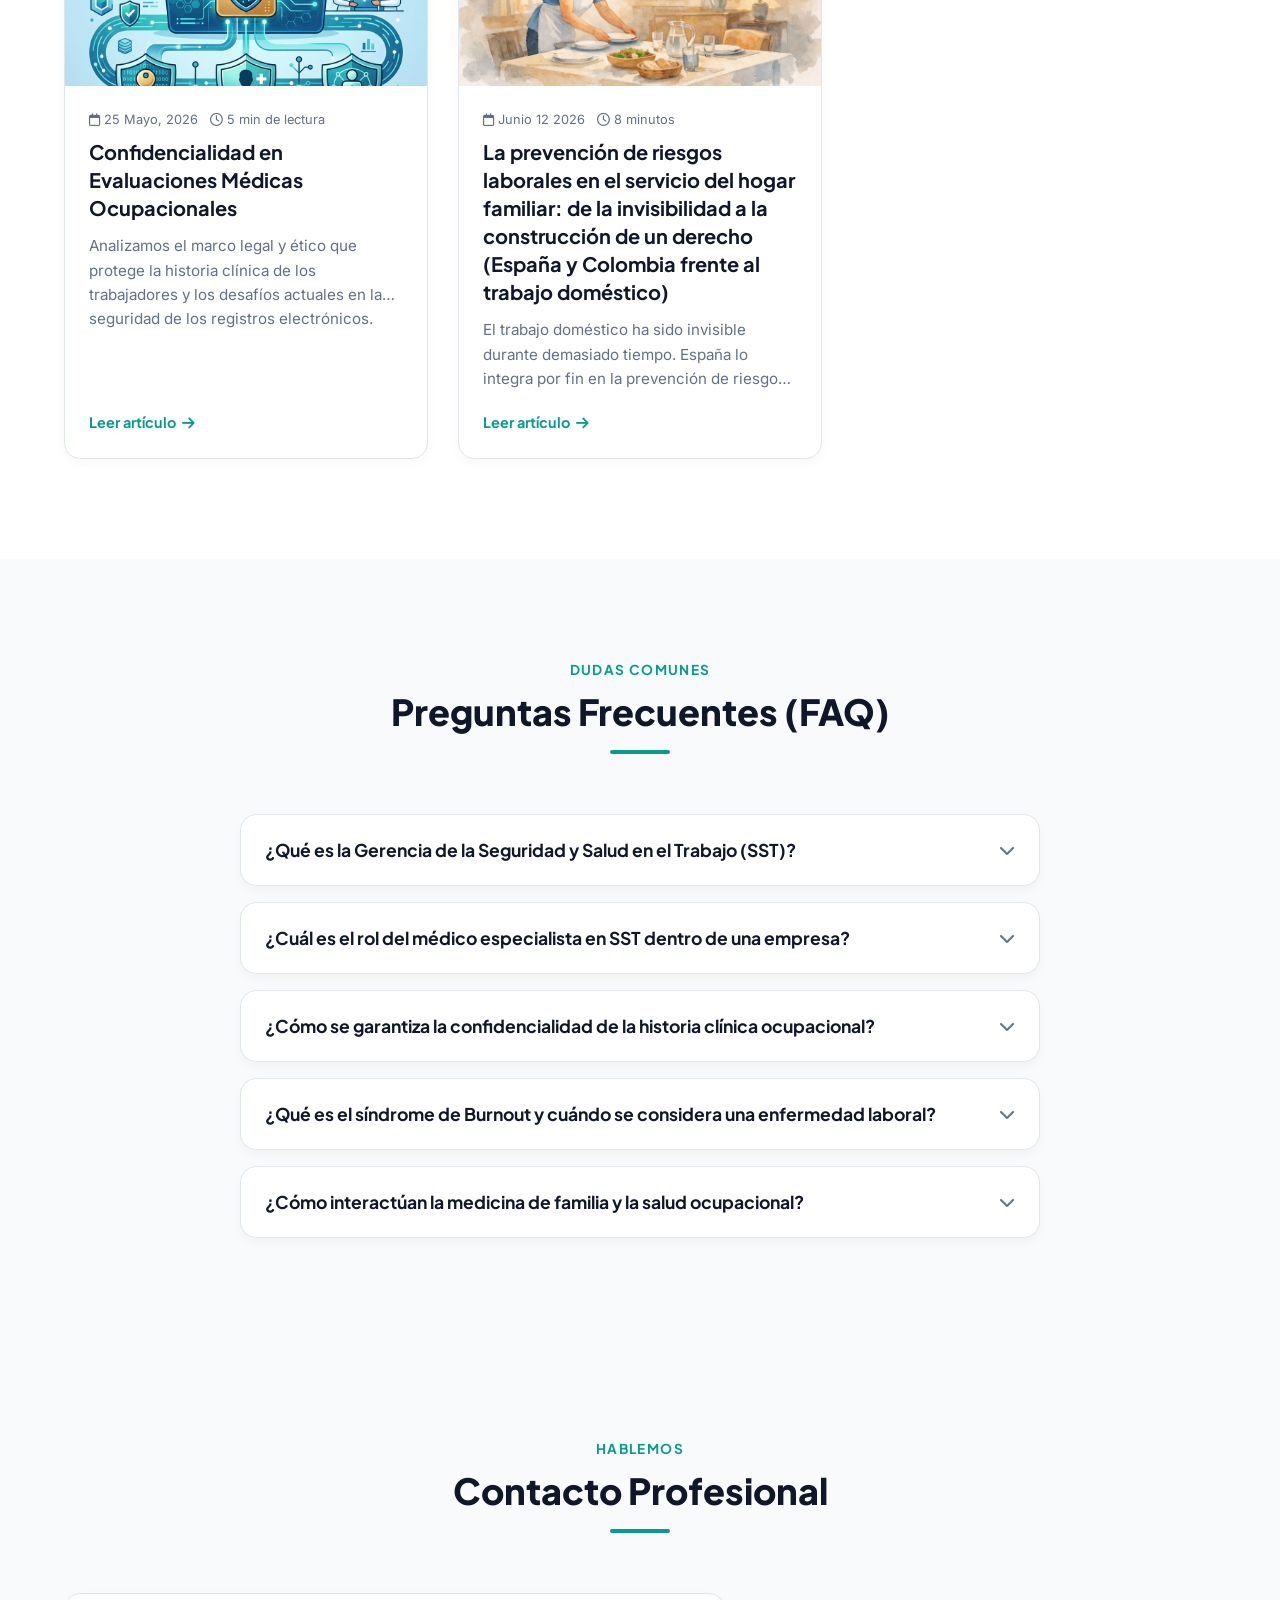
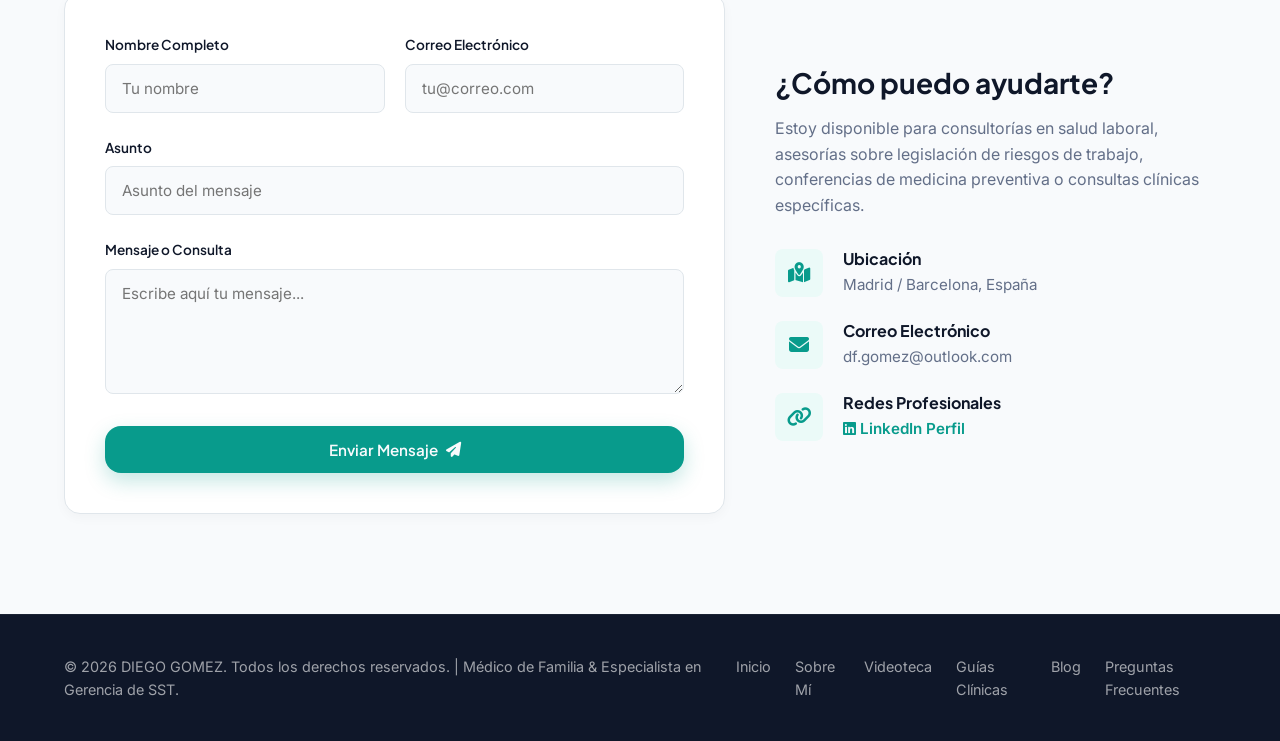
==== commit b2b6b1a9: "Add files via upload" ====
--- a/index.html
+++ b/index.html
@@ -35,9 +35,10 @@
           <li><a href="#inicio" class="nav-link active">Inicio</a></li>
           <li><a href="#sobre-mi" class="nav-link">Sobre Mí</a></li>
           <li><a href="#curriculum" class="nav-link">Currículum</a></li>
-          <li><a href="#multimedia" class="nav-link">Multimedia</a></li>
-          <li><a href="#blog" class="nav-link">Blog Médico</a></li>
-          <li><a href="#faq" class="nav-link">Preguntas Frecuentes</a></li>
+          <li><a href="#multimedia" class="nav-link">Videoteca</a></li>
+          <li><a href="#guias-interactivas" class="nav-link">Guías Clínicas</a></li>
+          <li><a href="#blog" class="nav-link">Blog</a></li>
+          <li><a href="#faq" class="nav-link">FAQ</a></li>
           <li><a href="#contacto" class="nav-link">Contacto</a></li>
         </ul>
       </nav>
@@ -60,20 +61,11 @@
           <p>Pasamos cerca de un tercio de nuestra vida trabajando. Proteger la salud durante esos años es la mejor inversión para el futuro.</p>
         </div>
         <div class="hero-actions">
+          <a href="#guias-interactivas" class="btn btn-ecg">
+            <i class="fa-solid fa-laptop-medical"></i> Guías Clínicas Interactivas (10)
+          </a>
           <a href="#curriculum" class="btn btn-primary">Ver Currículum</a>
           <a href="#blog" class="btn btn-secondary">Leer Artículos</a>
-          <a href="ecg-arritmias.html" class="btn btn-ecg">
-            <i class="fa-solid fa-heart-pulse"></i> ECG, Arritmias y Bloqueos
-          </a>
-          <a href="urgencias-otorrinolaringologia.html" class="btn btn-ecg">
-            <i class="fa-solid fa-ear-listen"></i> Urgencias en Otorrinolaringología
-          </a>
-          <a href="urgencias-neurologicas.html" class="btn btn-ecg">
-            <i class="fa-solid fa-brain"></i> Urgencias Neurológicas
-          </a>
-          <a href="urgencias-respiratorias.html" class="btn btn-ecg">
-            <i class="fa-solid fa-lungs"></i> Urgencias Respiratorias
-          </a>
         </div>
       </div>
       
@@ -290,67 +282,157 @@
           </div>
         </div>
       </div>
-
-      <!-- Guías Clínicas Interactivas -->
-      <div id="guias-interactivas" class="interactive-guides-block">
-        <h3 class="interactive-guides-heading">
-          <i class="fa-solid fa-laptop-medical"></i> Guías Clínicas Interactivas
-        </h3>
-        <div class="interactive-guides-grid">
-          <div class="interactive-resource-card">
-            <div class="resource-info">
-              <span class="video-badge"><i class="fa-solid fa-heart-pulse"></i> Cardiología y Urgencias</span>
-              <h3>ECG, Arritmias y Bloqueos</h3>
-              <p class="video-desc">Recurso interactivo de lectura sistemática del electrocardiograma y manejo agudo de arritmias, bloqueos AV y de rama, isquemia e infarto en urgencias, con algoritmos paso a paso, casos clínicos y autoevaluación.</p>
-            </div>
-            <div class="resource-action">
-              <a href="ecg-arritmias.html" class="btn btn-ecg">
-                <i class="fa-solid fa-heart-pulse"></i> ECG, Arritmias y Bloqueos
-                <i class="fa-solid fa-arrow-right"></i>
-              </a>
-            </div>
-          </div>
-
-          <div class="interactive-resource-card">
-            <div class="resource-info">
-              <span class="video-badge"><i class="fa-solid fa-ear-listen"></i> ORL y Triaje en Guardia</span>
-              <h3>Urgencias en Otorrinolaringología</h3>
-              <p class="video-desc">Guía práctica de decisión clínica y triaje en guardia orientada al reconocimiento inmediato de banderas rojas tiempo-dependientes, algoritmos paso a paso, vademécum de posología crítica y casos clínicos interactivos.</p>
-            </div>
-            <div class="resource-action">
-              <a href="urgencias-otorrinolaringologia.html" class="btn btn-ecg">
-                <i class="fa-solid fa-ear-listen"></i> Urgencias en Otorrinolaringología
-                <i class="fa-solid fa-arrow-right"></i>
-              </a>
-            </div>
-          </div>
-
-          <div class="interactive-resource-card">
-            <div class="resource-info">
-              <span class="video-badge"><i class="fa-solid fa-brain"></i> Actuación Neurocrítica</span>
-              <h3>Urgencias Neurológicas</h3>
-              <p class="video-desc">Guía clínica operativa para decisiones rápidas en urgencias neurológicas: 7 módulos nosológicos, tiempos ventana hiperagudos (ictus y status epiléptico), seguridad farmacológica y antídotos, más casos clínicos de autoevaluación.</p>
-            </div>
-            <div class="resource-action">
-              <a href="urgencias-neurologicas.html" class="btn btn-ecg">
-                <i class="fa-solid fa-brain"></i> Urgencias Neurológicas
-                <i class="fa-solid fa-arrow-right"></i>
-              </a>
-            </div>
-          </div>
-
-          <div class="interactive-resource-card">
-            <div class="resource-info">
-              <span class="video-badge"><i class="fa-solid fa-lungs"></i> Neumología y Urgencias</span>
-              <h3>Urgencias Respiratorias</h3>
-              <p class="video-desc">Herramienta interactiva para valoración ABCDE, interpretación gasométrica, protocolos por patología (AEPOC, crisis asmática, TEP, neumonía), escalas pronósticas, soporte ventilatorio, vademécum y autoevaluación clínica.</p>
-            </div>
-            <div class="resource-action">
-              <a href="urgencias-respiratorias.html" class="btn btn-ecg">
-                <i class="fa-solid fa-lungs"></i> Urgencias Respiratorias
-                <i class="fa-solid fa-arrow-right"></i>
-              </a>
-            </div>
+    </div>
+  </section>
+
+  <!-- Guías Clínicas Interactivas Section -->
+  <section id="guias-interactivas" class="guides-section">
+    <div class="container">
+      <div class="section-header">
+        <span class="section-subtitle">Biblioteca Interactiva</span>
+        <h2>Guías Clínicas Interactivas</h2>
+        <div class="section-bar"></div>
+        <p class="guides-section-lead">Herramientas clínicas interactivas para consulta rápida en urgencias y atención primaria: algoritmos diagnósticos y terapéuticos, banderas rojas, vademécum de urgencias y casos clínicos de autoevaluación.</p>
+      </div>
+
+      <div class="interactive-guides-grid">
+        <div class="interactive-resource-card">
+          <div class="resource-info">
+            <span class="video-badge"><i class="fa-solid fa-heart-pulse"></i> Cardiología y Urgencias</span>
+            <h3>ECG, Arritmias y Bloqueos</h3>
+            <p class="video-desc">Lectura sistemática del electrocardiograma y manejo agudo de arritmias, bloqueos AV y de rama, isquemia e infarto en urgencias, con algoritmos paso a paso, casos clínicos y autoevaluación.</p>
+          </div>
+          <div class="resource-action">
+            <a href="ecg-arritmias.html" class="btn btn-ecg">
+              <i class="fa-solid fa-heart-pulse"></i> Abrir Guía
+              <i class="fa-solid fa-arrow-right"></i>
+            </a>
+          </div>
+        </div>
+
+        <div class="interactive-resource-card">
+          <div class="resource-info">
+            <span class="video-badge"><i class="fa-solid fa-lungs"></i> Neumología y Urgencias</span>
+            <h3>Guía Clínica Integral de Urgencias en Neumología</h3>
+            <p class="video-desc">Protocolos de evaluación inicial, algoritmos terapéuticos, gasometría, oxigenoterapia y VMNI, además de vademécum de urgencias basado en guías SEPAR, GesEPOC, GOLD y Harrison.</p>
+          </div>
+          <div class="resource-action">
+            <a href="urgencias-neumologia.html" class="btn btn-ecg">
+              <i class="fa-solid fa-lungs"></i> Abrir Guía
+              <i class="fa-solid fa-arrow-right"></i>
+            </a>
+          </div>
+        </div>
+
+        <div class="interactive-resource-card">
+          <div class="resource-info">
+            <span class="video-badge"><i class="fa-solid fa-heart-circle-exclamation"></i> Cardiología Crítica</span>
+            <h3>Dolor Torácico Agudo en Urgencias</h3>
+            <p class="video-desc">Referencia interactiva para decisiones rápidas ante dolor torácico agudo, isquemia miocárdica, patología aórtica, tromboembolismo pulmonar, insuficiencia cardíaca y arritmias de alto riesgo.</p>
+          </div>
+          <div class="resource-action">
+            <a href="dolor-toracico-agudo.html" class="btn btn-ecg">
+              <i class="fa-solid fa-heart-circle-exclamation"></i> Abrir Guía
+              <i class="fa-solid fa-arrow-right"></i>
+            </a>
+          </div>
+        </div>
+
+        <div class="interactive-resource-card">
+          <div class="resource-info">
+            <span class="video-badge"><i class="fa-solid fa-brain"></i> Actuación Neurocrítica</span>
+            <h3>Urgencias Neurológicas</h3>
+            <p class="video-desc">Guía clínica operativa para decisiones rápidas en urgencias neurológicas: 7 módulos nosológicos, tiempos ventana hiperagudos (ictus y status epiléptico), seguridad farmacológica y casos clínicos.</p>
+          </div>
+          <div class="resource-action">
+            <a href="urgencias-neurologicas.html" class="btn btn-ecg">
+              <i class="fa-solid fa-brain"></i> Abrir Guía
+              <i class="fa-solid fa-arrow-right"></i>
+            </a>
+          </div>
+        </div>
+
+        <div class="interactive-resource-card">
+          <div class="resource-info">
+            <span class="video-badge"><i class="fa-solid fa-notes-medical"></i> Cirugía y Urgencias</span>
+            <h3>Dolor Abdominal Agudo</h3>
+            <p class="video-desc">Síntesis operativa para el abordaje y manejo en tiempo real del dolor abdominal agudo en urgencias, cirugía general, gastroenterología, pediatría, medicina interna y radiología.</p>
+          </div>
+          <div class="resource-action">
+            <a href="dolor-abdominal-agudo.html" class="btn btn-ecg">
+              <i class="fa-solid fa-notes-medical"></i> Abrir Guía
+              <i class="fa-solid fa-arrow-right"></i>
+            </a>
+          </div>
+        </div>
+
+        <div class="interactive-resource-card">
+          <div class="resource-info">
+            <span class="video-badge"><i class="fa-solid fa-kit-medical"></i> Analgesia y Paliativos</span>
+            <h3>Manejo del Dolor en Urgencias</h3>
+            <p class="video-desc">Protocolo multidisciplinario de referencia rápida para el manejo agudo del dolor y cuidados paliativos en urgencias, alineado con guías SECPAL, ACEP, EUSEM, NICE, OMS y Harrison.</p>
+          </div>
+          <div class="resource-action">
+            <a href="manejo-del-dolor-urgencias.html" class="btn btn-ecg">
+              <i class="fa-solid fa-kit-medical"></i> Abrir Guía
+              <i class="fa-solid fa-arrow-right"></i>
+            </a>
+          </div>
+        </div>
+
+        <div class="interactive-resource-card">
+          <div class="resource-info">
+            <span class="video-badge"><i class="fa-solid fa-droplet"></i> Endocrinología y UCI</span>
+            <h3>Urgencias en Endocrinología</h3>
+            <p class="video-desc">Compendio clínico interactivo para decisiones diagnósticas y terapéuticas en emergencias endocrinas y metabólicas, basado en guías ADA 2026, ATA 2025, Endocrine Society y Harrison.</p>
+          </div>
+          <div class="resource-action">
+            <a href="urgencias-endocrinologia.html" class="btn btn-ecg">
+              <i class="fa-solid fa-droplet"></i> Abrir Guía
+              <i class="fa-solid fa-arrow-right"></i>
+            </a>
+          </div>
+        </div>
+
+        <div class="interactive-resource-card">
+          <div class="resource-info">
+            <span class="video-badge"><i class="fa-solid fa-hospital"></i> Urología y Urgencias</span>
+            <h3>Urgencias Urológicas</h3>
+            <p class="video-desc">Evaluación inicial sistematizada, 16 capítulos clínicos estructurados, 8 algoritmos diagnósticos y terapéuticos interactivos y vademécum de urgencias basado en guías AUA, EAU y AEU.</p>
+          </div>
+          <div class="resource-action">
+            <a href="urgencias-urologicas.html" class="btn btn-ecg">
+              <i class="fa-solid fa-hospital"></i> Abrir Guía
+              <i class="fa-solid fa-arrow-right"></i>
+            </a>
+          </div>
+        </div>
+
+        <div class="interactive-resource-card">
+          <div class="resource-info">
+            <span class="video-badge"><i class="fa-solid fa-ear-listen"></i> ORL y Triaje en Guardia</span>
+            <h3>Urgencias en Otorrinolaringología</h3>
+            <p class="video-desc">Guía práctica de decisión clínica y triaje en guardia orientada al reconocimiento inmediato de banderas rojas tiempo-dependientes, algoritmos paso a paso, vademécum y casos clínicos.</p>
+          </div>
+          <div class="resource-action">
+            <a href="urgencias-otorrinolaringologia.html" class="btn btn-ecg">
+              <i class="fa-solid fa-ear-listen"></i> Abrir Guía
+              <i class="fa-solid fa-arrow-right"></i>
+            </a>
+          </div>
+        </div>
+
+        <div class="interactive-resource-card">
+          <div class="resource-info">
+            <span class="video-badge"><i class="fa-solid fa-head-side-virus"></i> Psiquiatría de Urgencias</span>
+            <h3>Urgencias Psiquiátricas</h3>
+            <p class="video-desc">Guía rápida de bolsillo para el servicio de urgencias: triaje, detección de organicidad, diagnóstico diferencial, pautas farmacológicas de contención y criterios de ingreso.</p>
+          </div>
+          <div class="resource-action">
+            <a href="urgencias-psiquiatricas.html" class="btn btn-ecg">
+              <i class="fa-solid fa-head-side-virus"></i> Abrir Guía
+              <i class="fa-solid fa-arrow-right"></i>
+            </a>
           </div>
         </div>
       </div>
@@ -521,11 +603,8 @@
       <div class="footer-links">
         <a href="#inicio">Inicio</a>
         <a href="#sobre-mi">Sobre Mí</a>
-        <a href="#multimedia">Multimedia</a>
-        <a href="ecg-arritmias.html">ECG, Arritmias y Bloqueos</a>
-        <a href="urgencias-otorrinolaringologia.html">Urgencias en Otorrinolaringología</a>
-        <a href="urgencias-neurologicas.html">Urgencias Neurológicas</a>
-        <a href="urgencias-respiratorias.html">Urgencias Respiratorias</a>
+        <a href="#multimedia">Videoteca</a>
+        <a href="#guias-interactivas">Guías Clínicas</a>
         <a href="#blog">Blog</a>
         <a href="#faq">Preguntas Frecuentes</a>
       </div>
--- a/style.css
+++ b/style.css
@@ -223,7 +223,7 @@
 
 .nav-menu ul {
   display: flex;
-  gap: 32px;
+  gap: 24px;
 }
 
 .nav-link {
@@ -796,21 +796,19 @@
   font-size: 1.1rem;
 }
 
-.interactive-guides-block {
-  margin-top: 56px;
-}
-
-.interactive-guides-heading {
-  display: flex;
-  align-items: center;
-  gap: 12px;
-  font-size: 1.5rem;
-  color: var(--secondary);
-  margin-bottom: 24px;
-}
-
-.interactive-guides-heading i {
-  color: var(--primary);
+/* ==========================================================================
+   GUIAS CLINICAS INTERACTIVAS SECTION
+   ========================================================================== */
+.guides-section {
+  background-color: var(--bg-body);
+}
+
+.guides-section-lead {
+  max-width: 740px;
+  margin: 20px auto 0 auto;
+  font-size: 1.05rem;
+  color: var(--text-muted);
+  line-height: 1.65;
 }
 
 .interactive-guides-grid {
@@ -824,7 +822,7 @@
   border: 1px solid var(--border-color);
   border-top: 5px solid var(--primary);
   border-radius: var(--radius-lg);
-  padding: 32px;
+  padding: 28px;
   box-shadow: var(--shadow-md);
   display: flex;
   flex-direction: column;
@@ -845,13 +843,14 @@
 }
 
 .resource-info h3 {
-  font-size: 1.5rem;
+  font-size: 1.35rem;
   margin-bottom: 12px;
   color: var(--secondary);
 }
 
 .resource-info .video-desc {
   margin-bottom: 0;
+  font-size: 0.95rem;
 }
 
 .resource-action {
